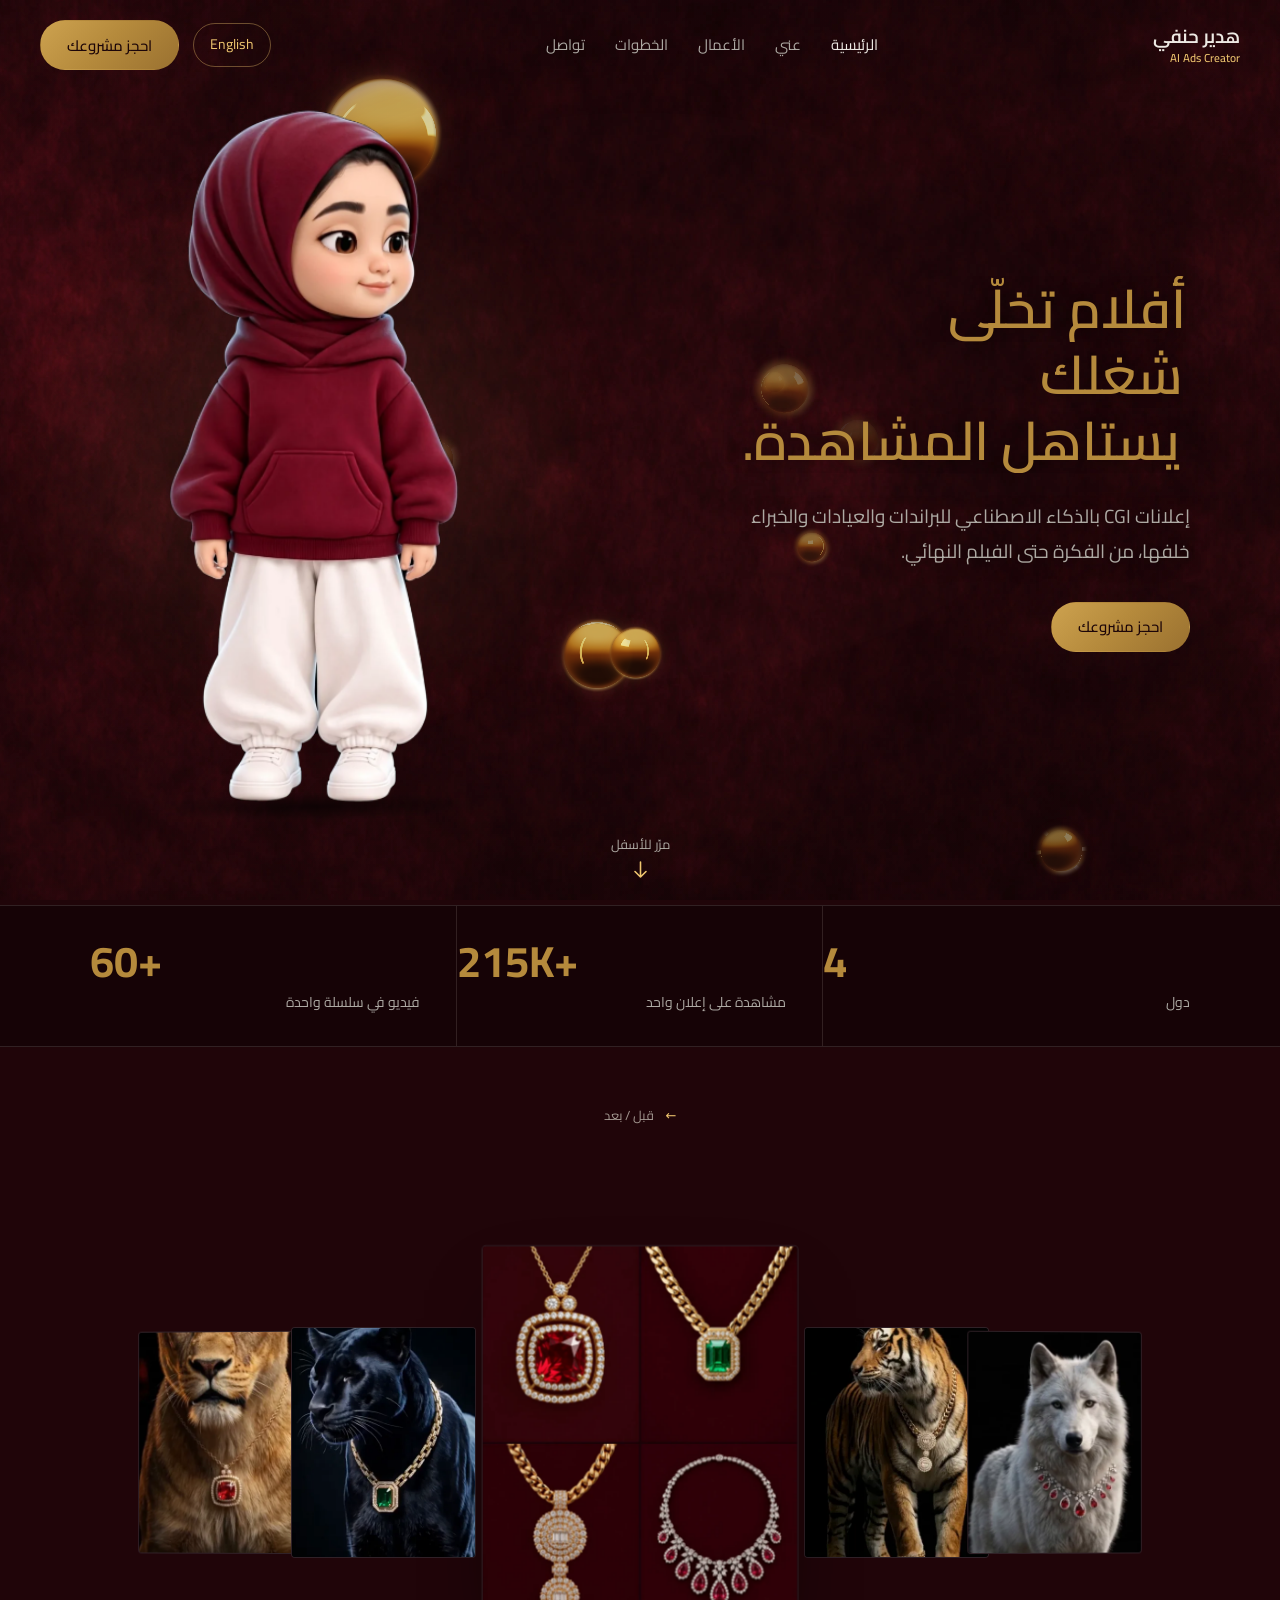
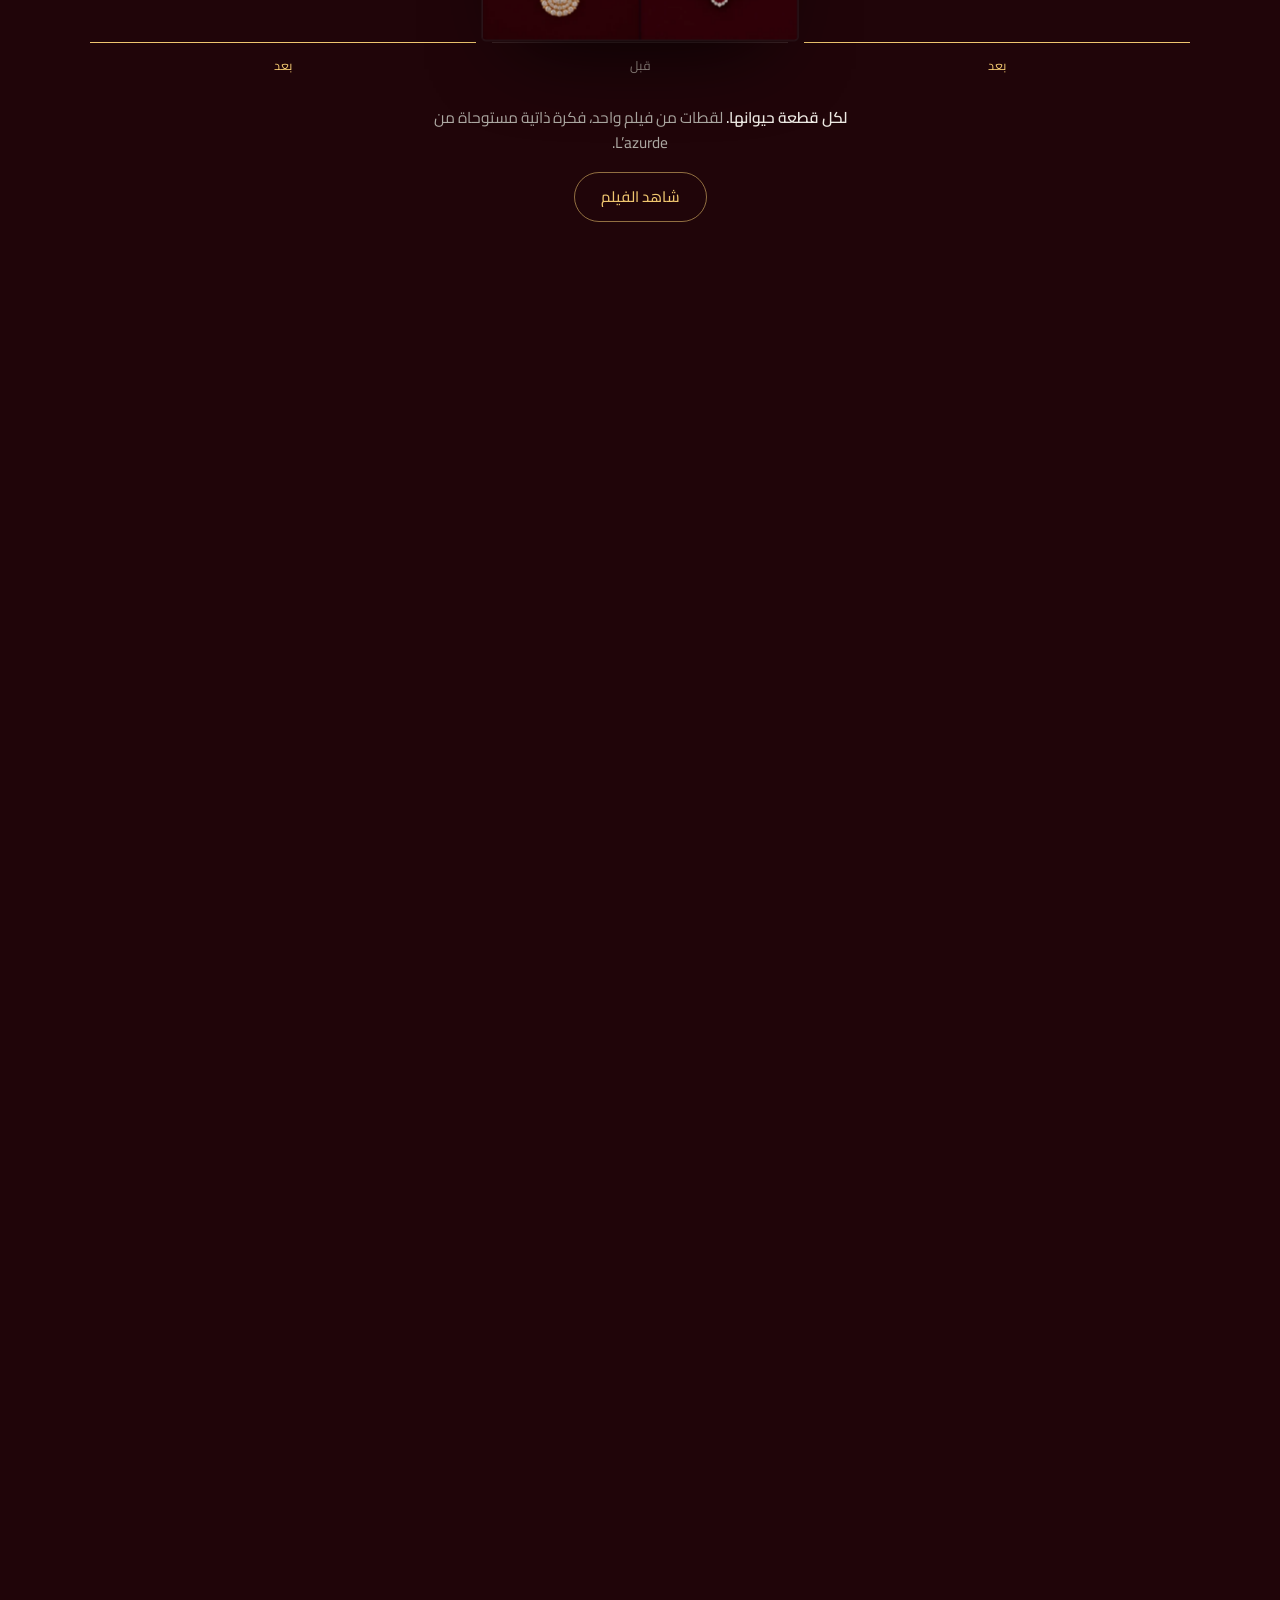
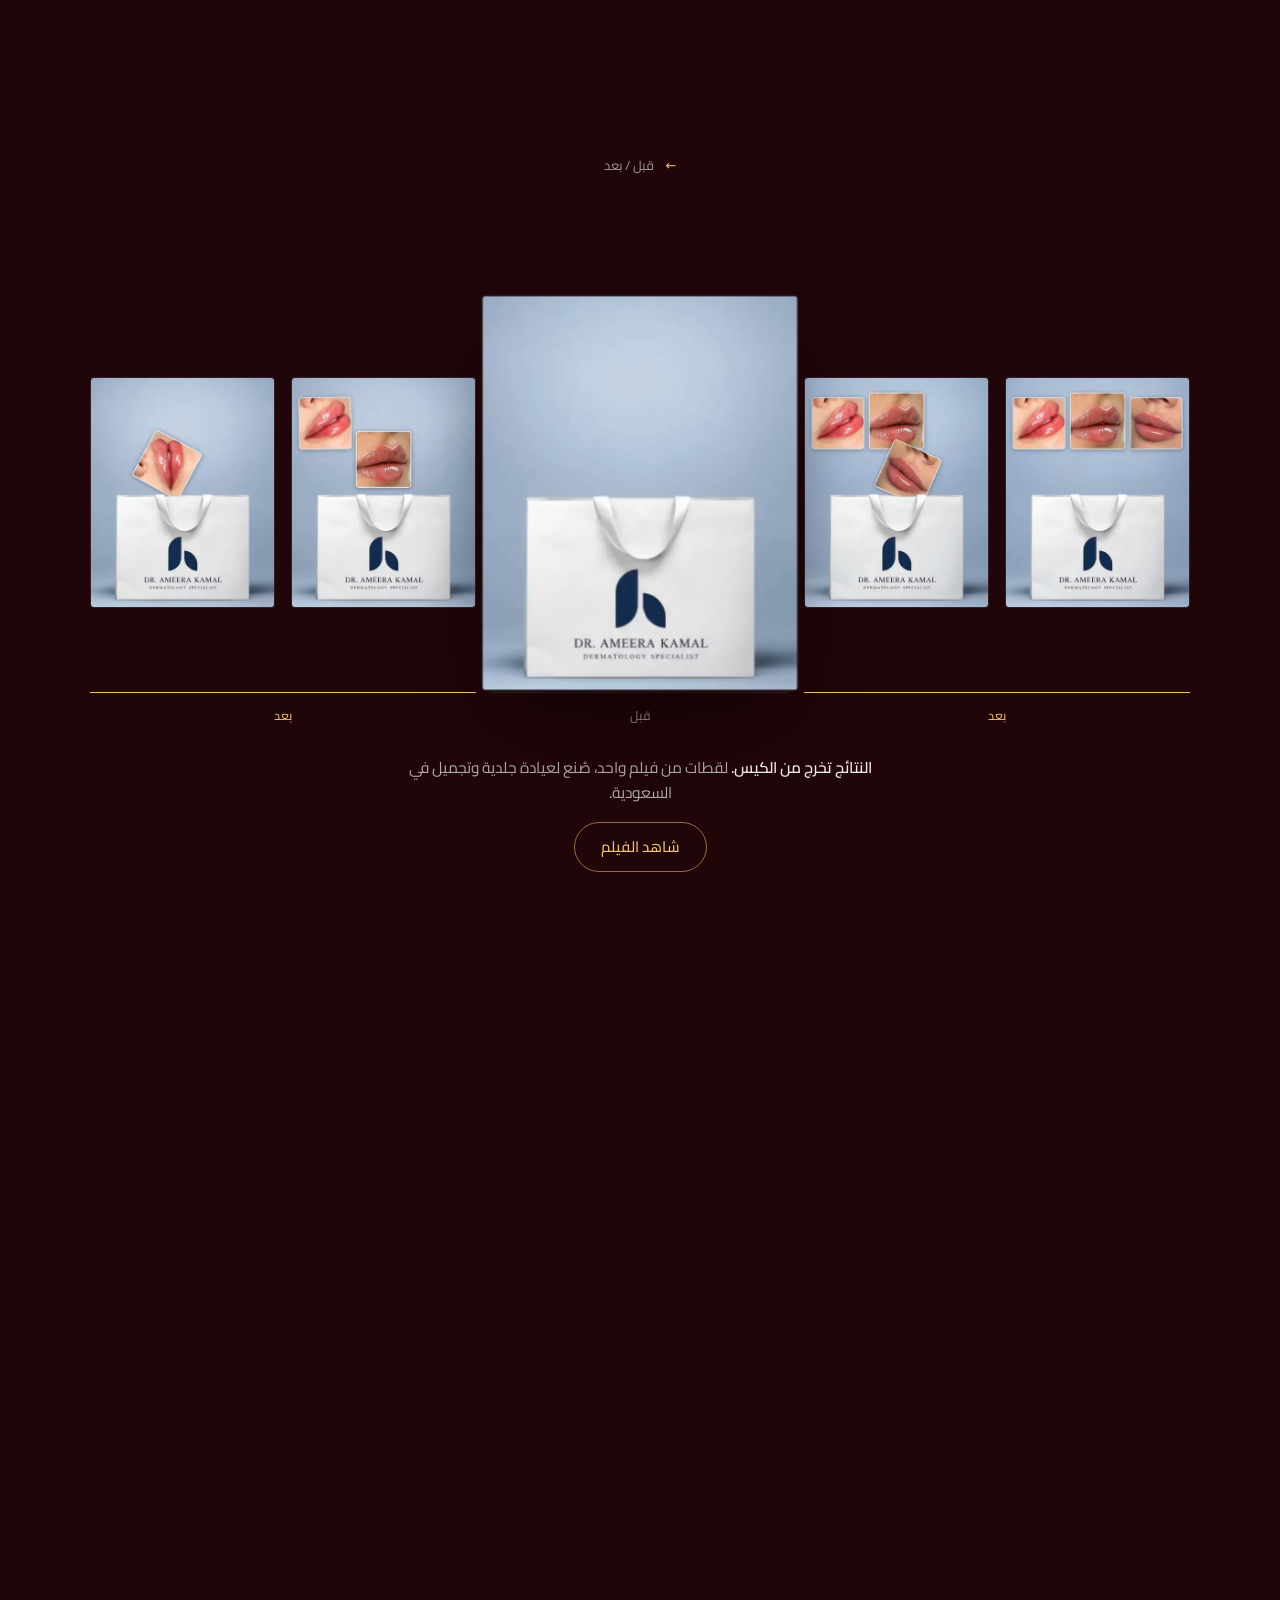
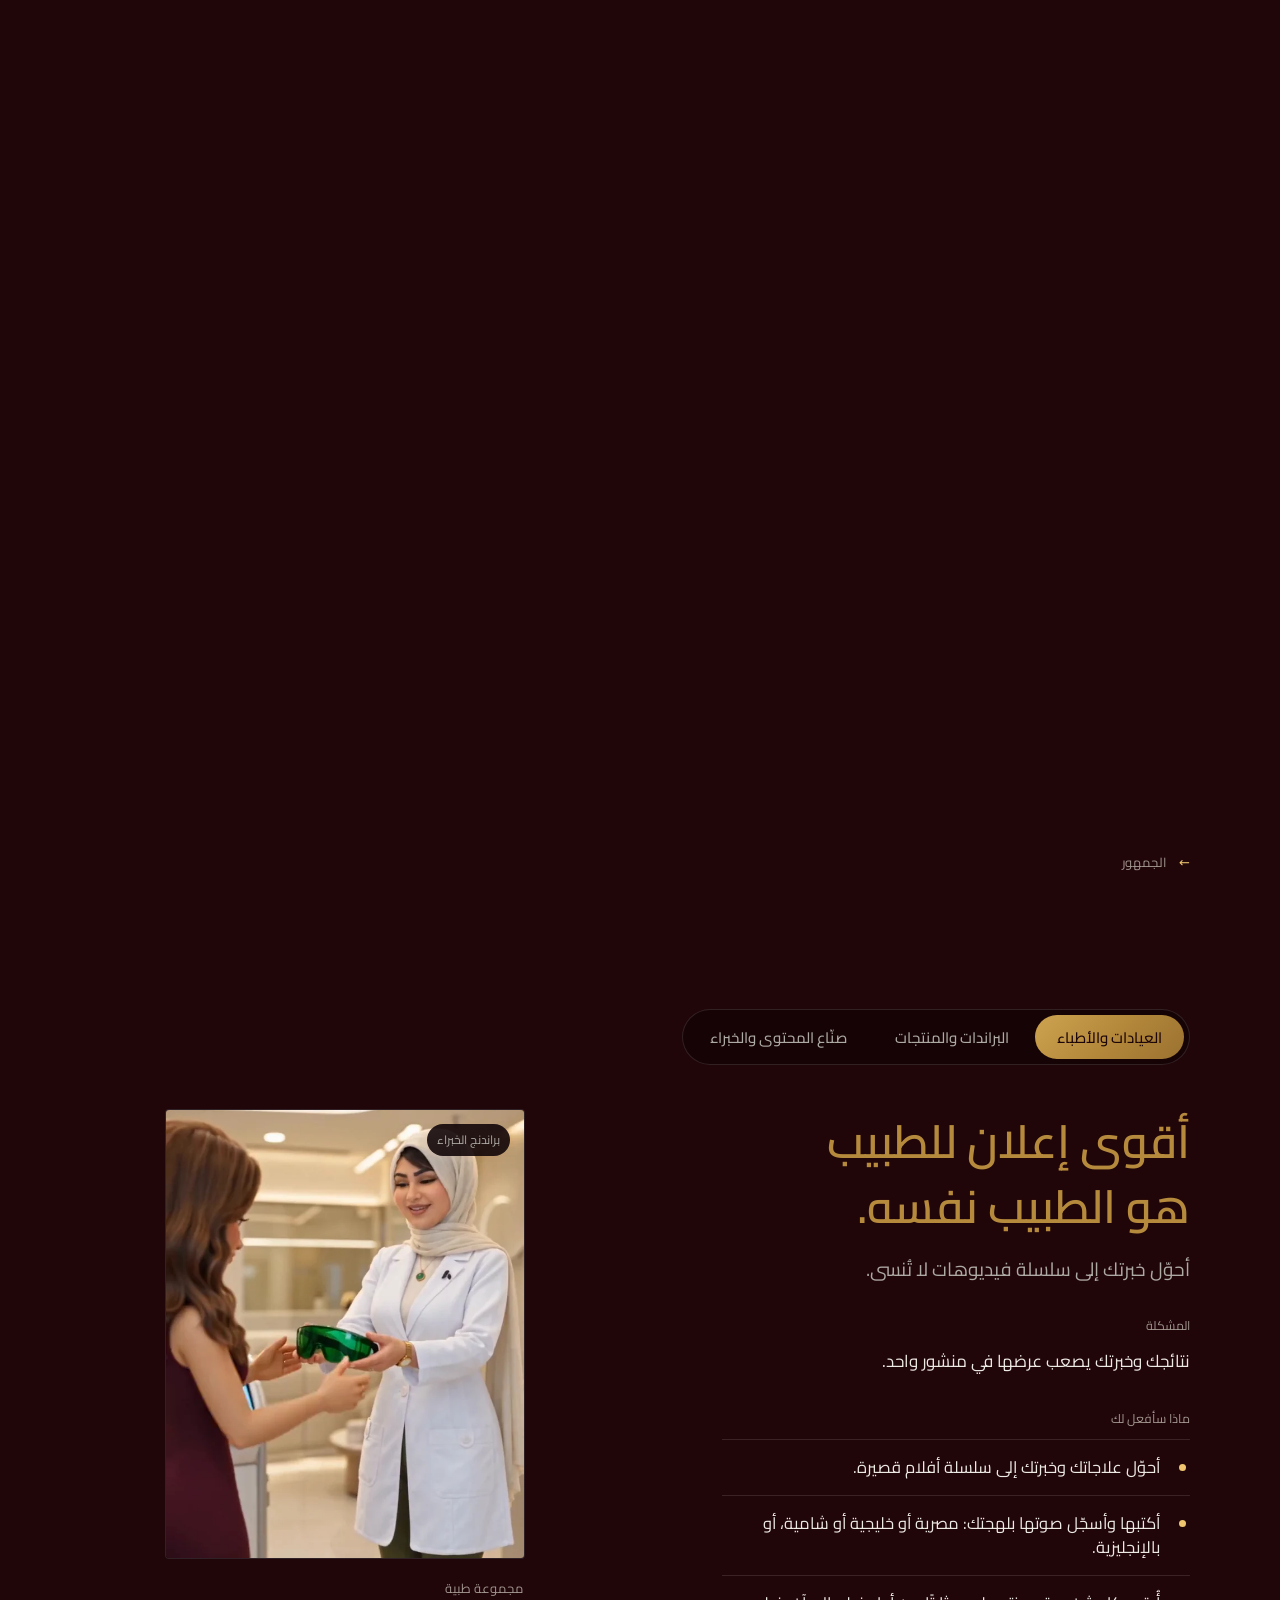
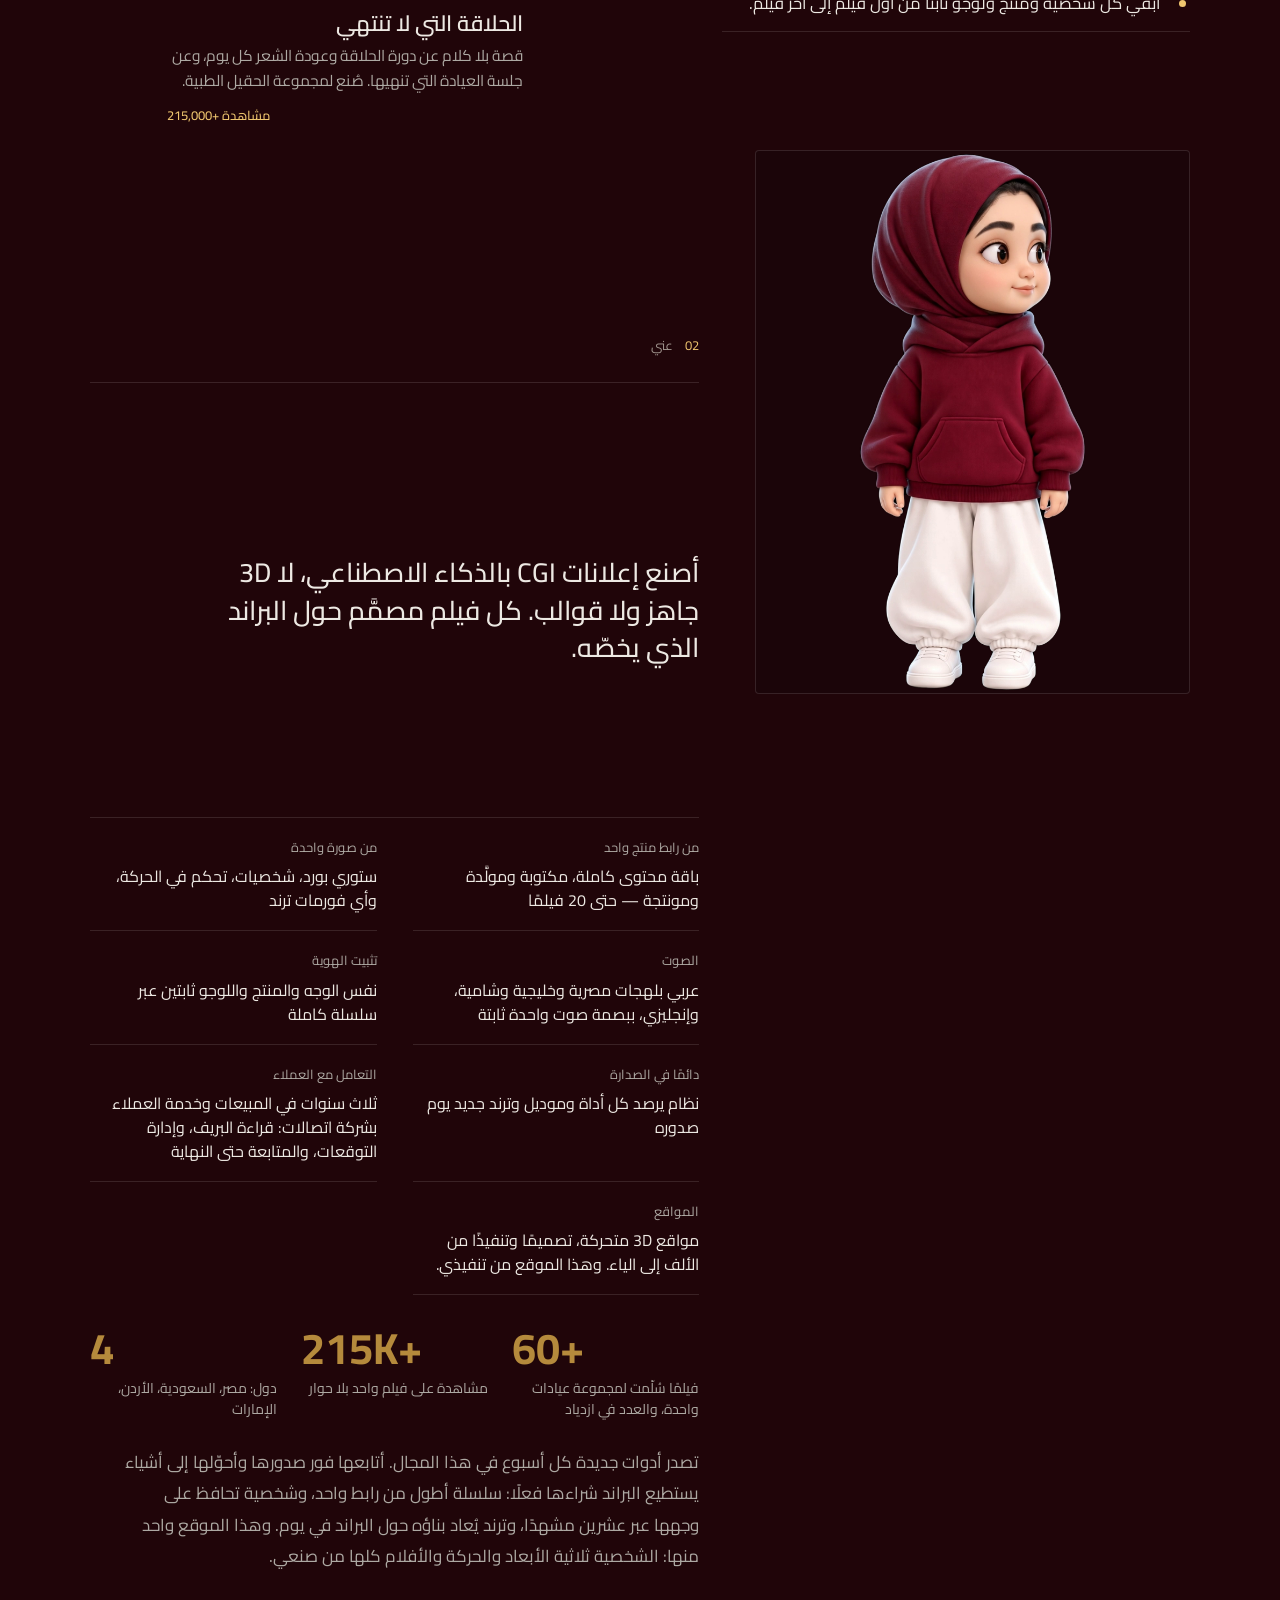
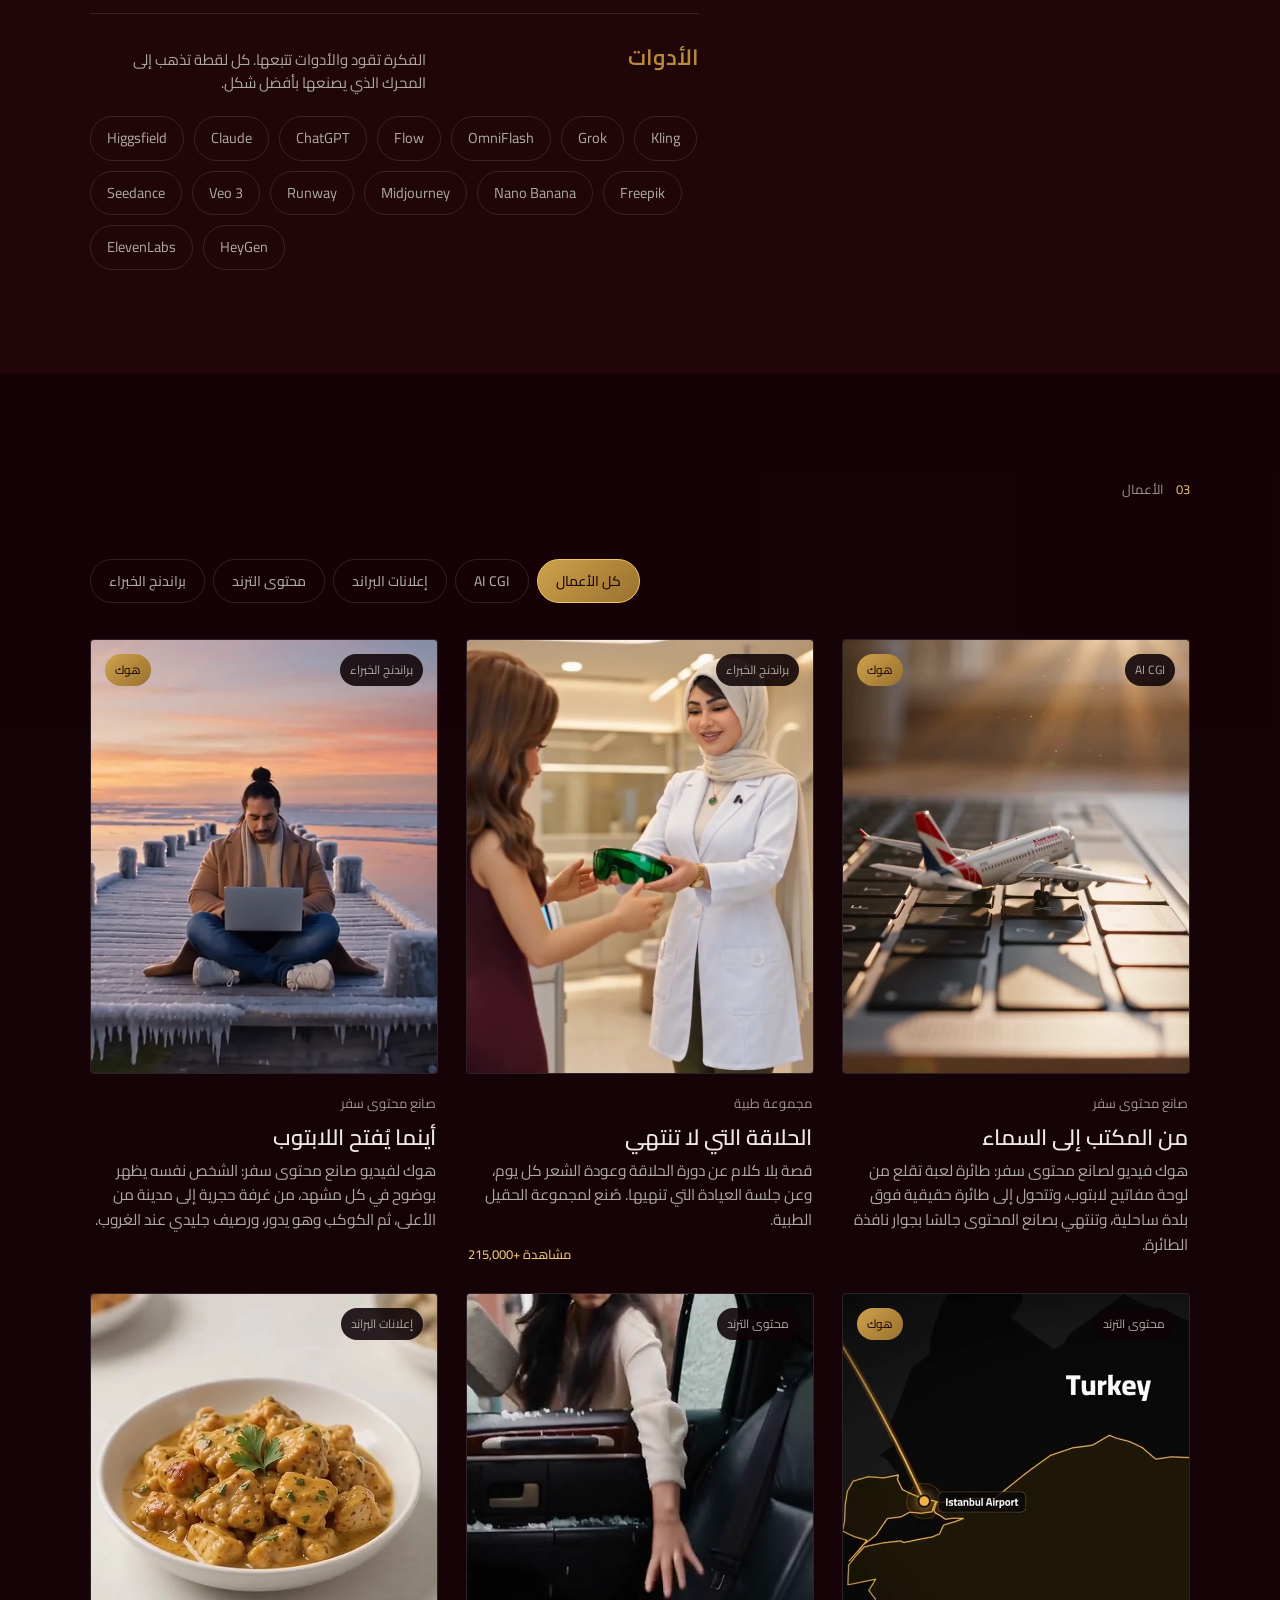
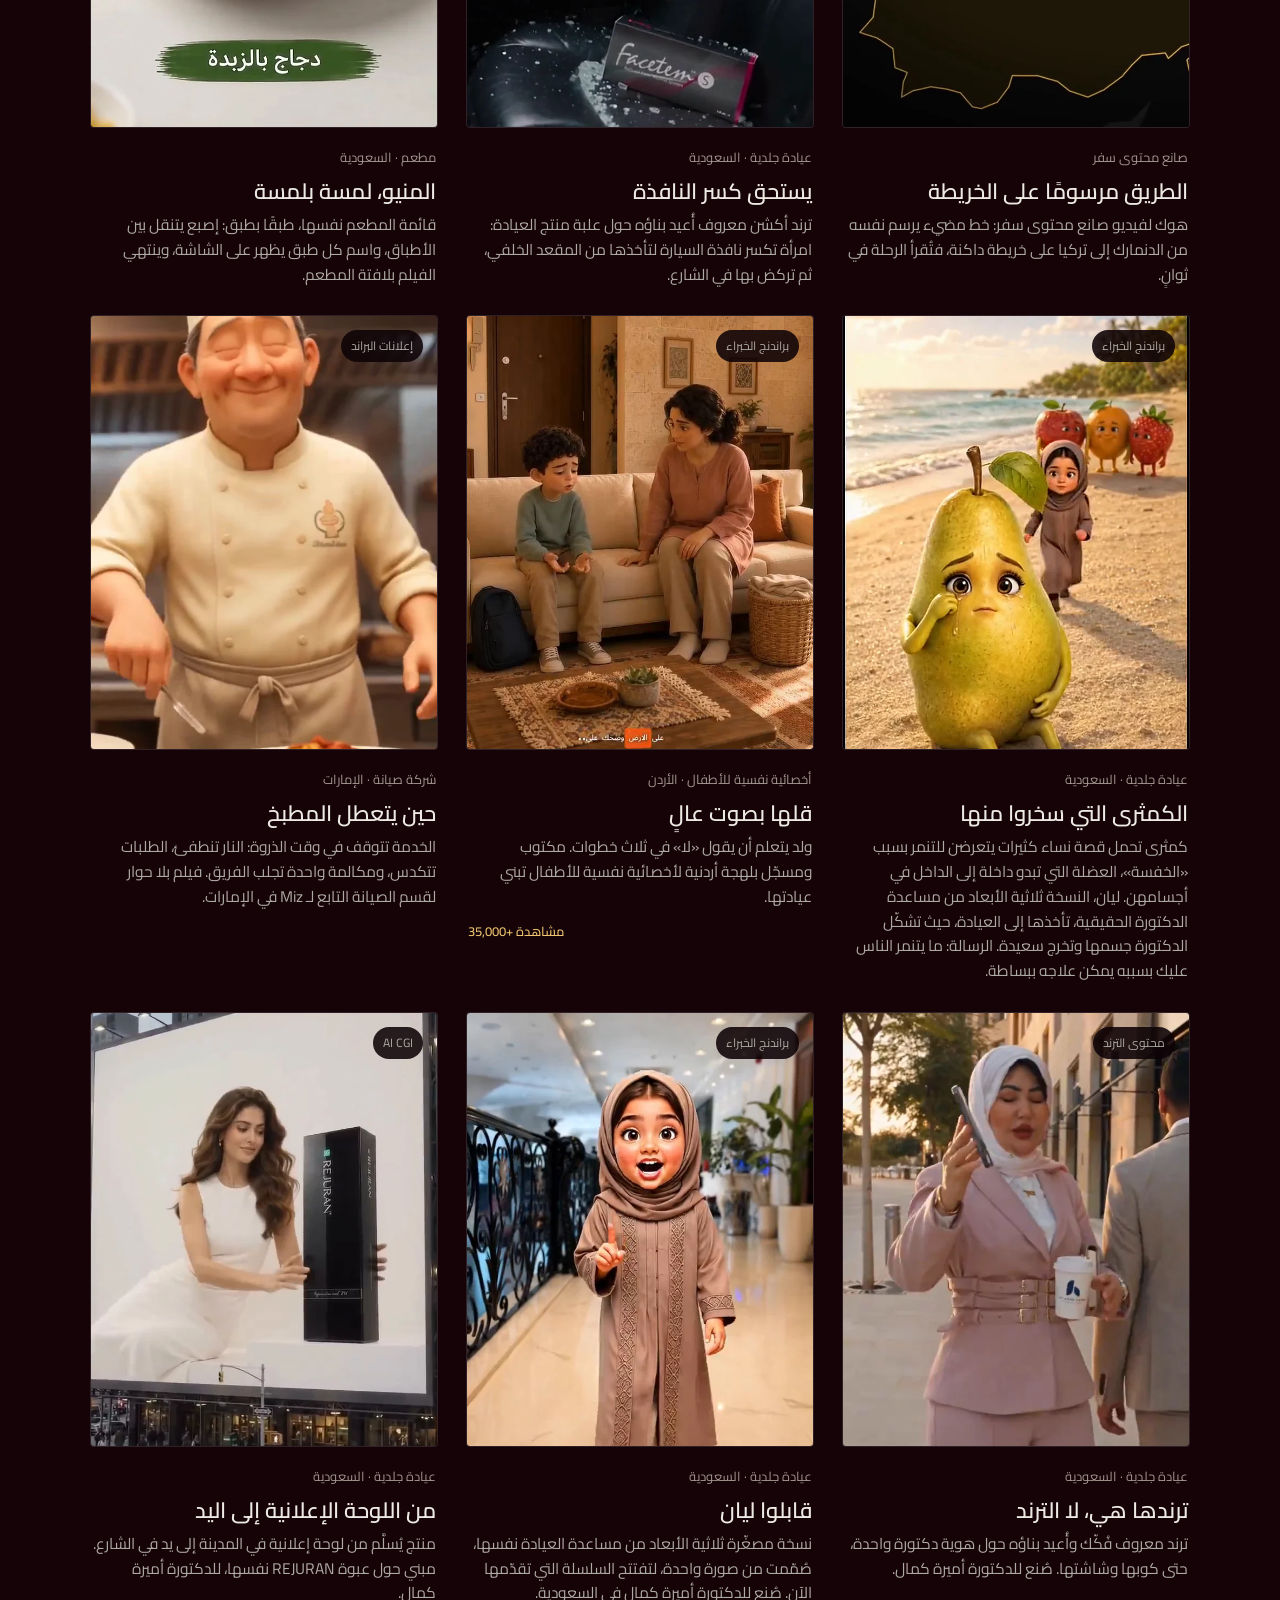
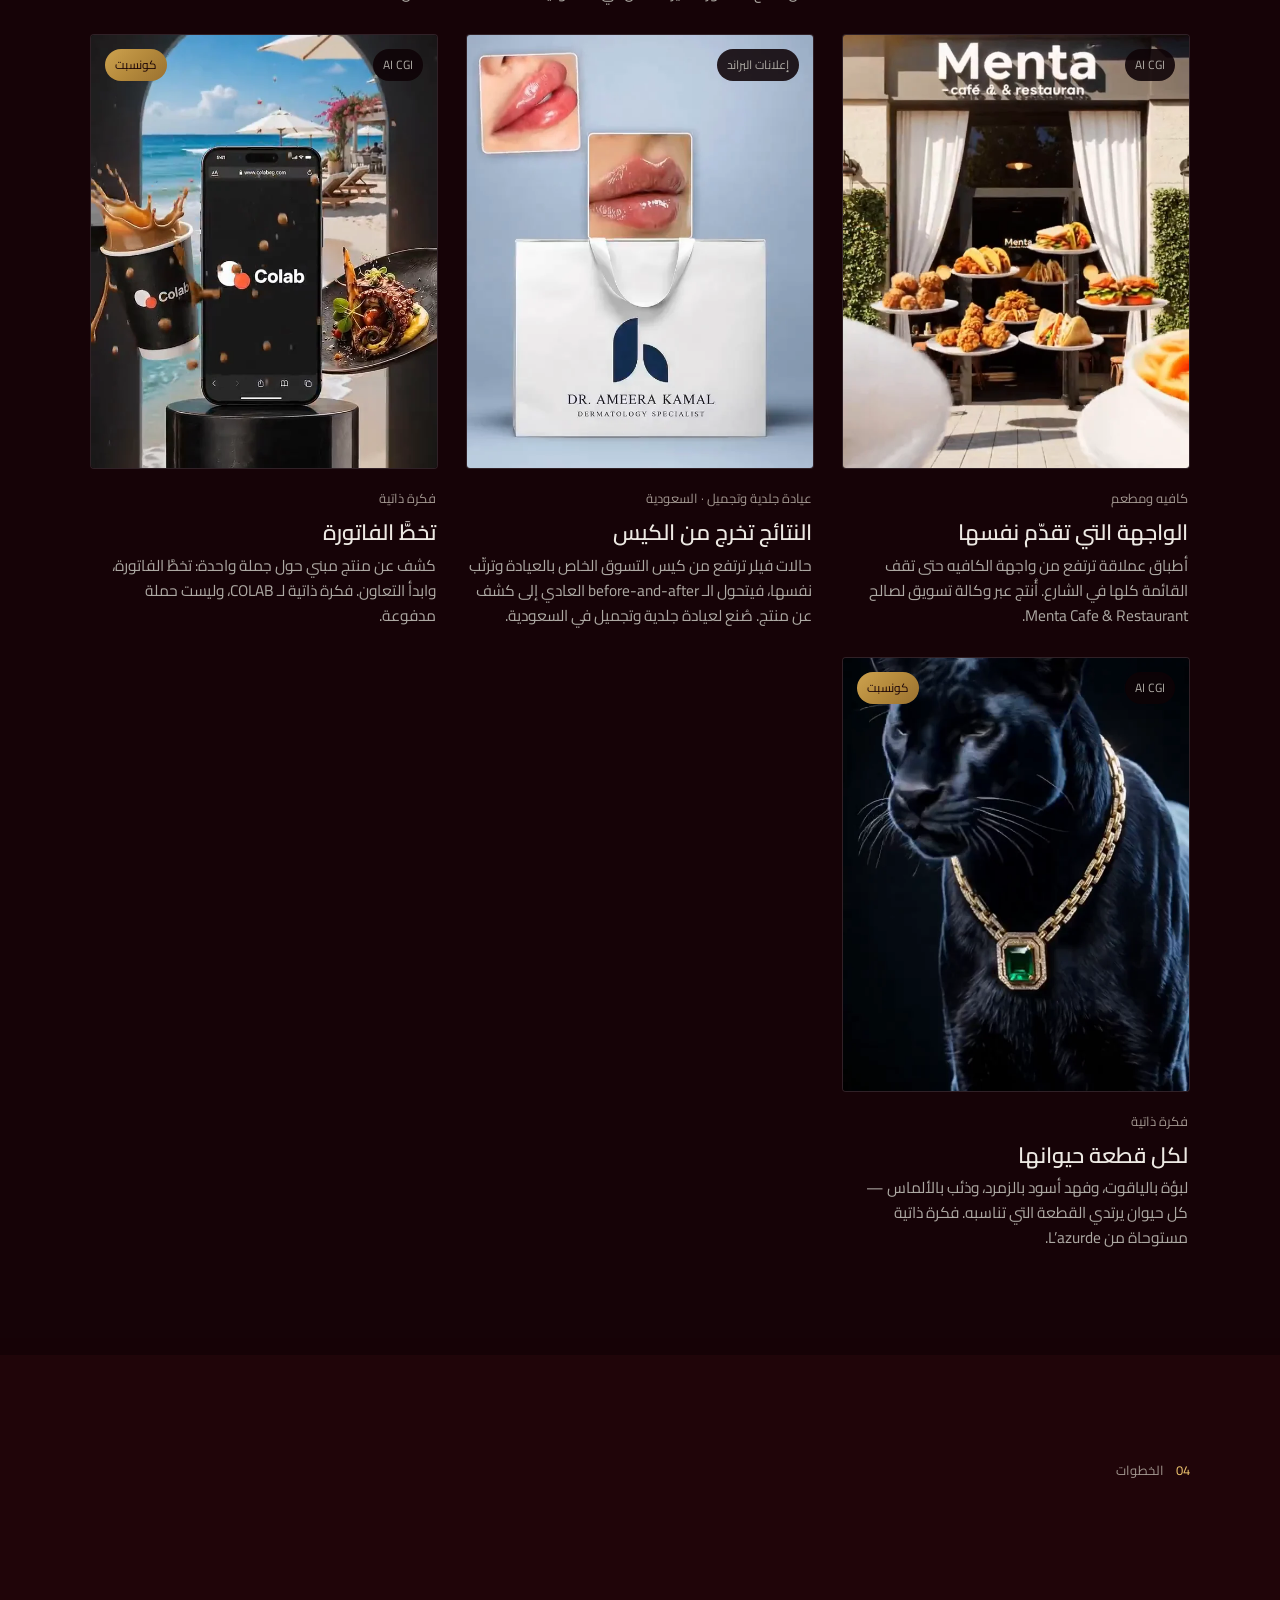
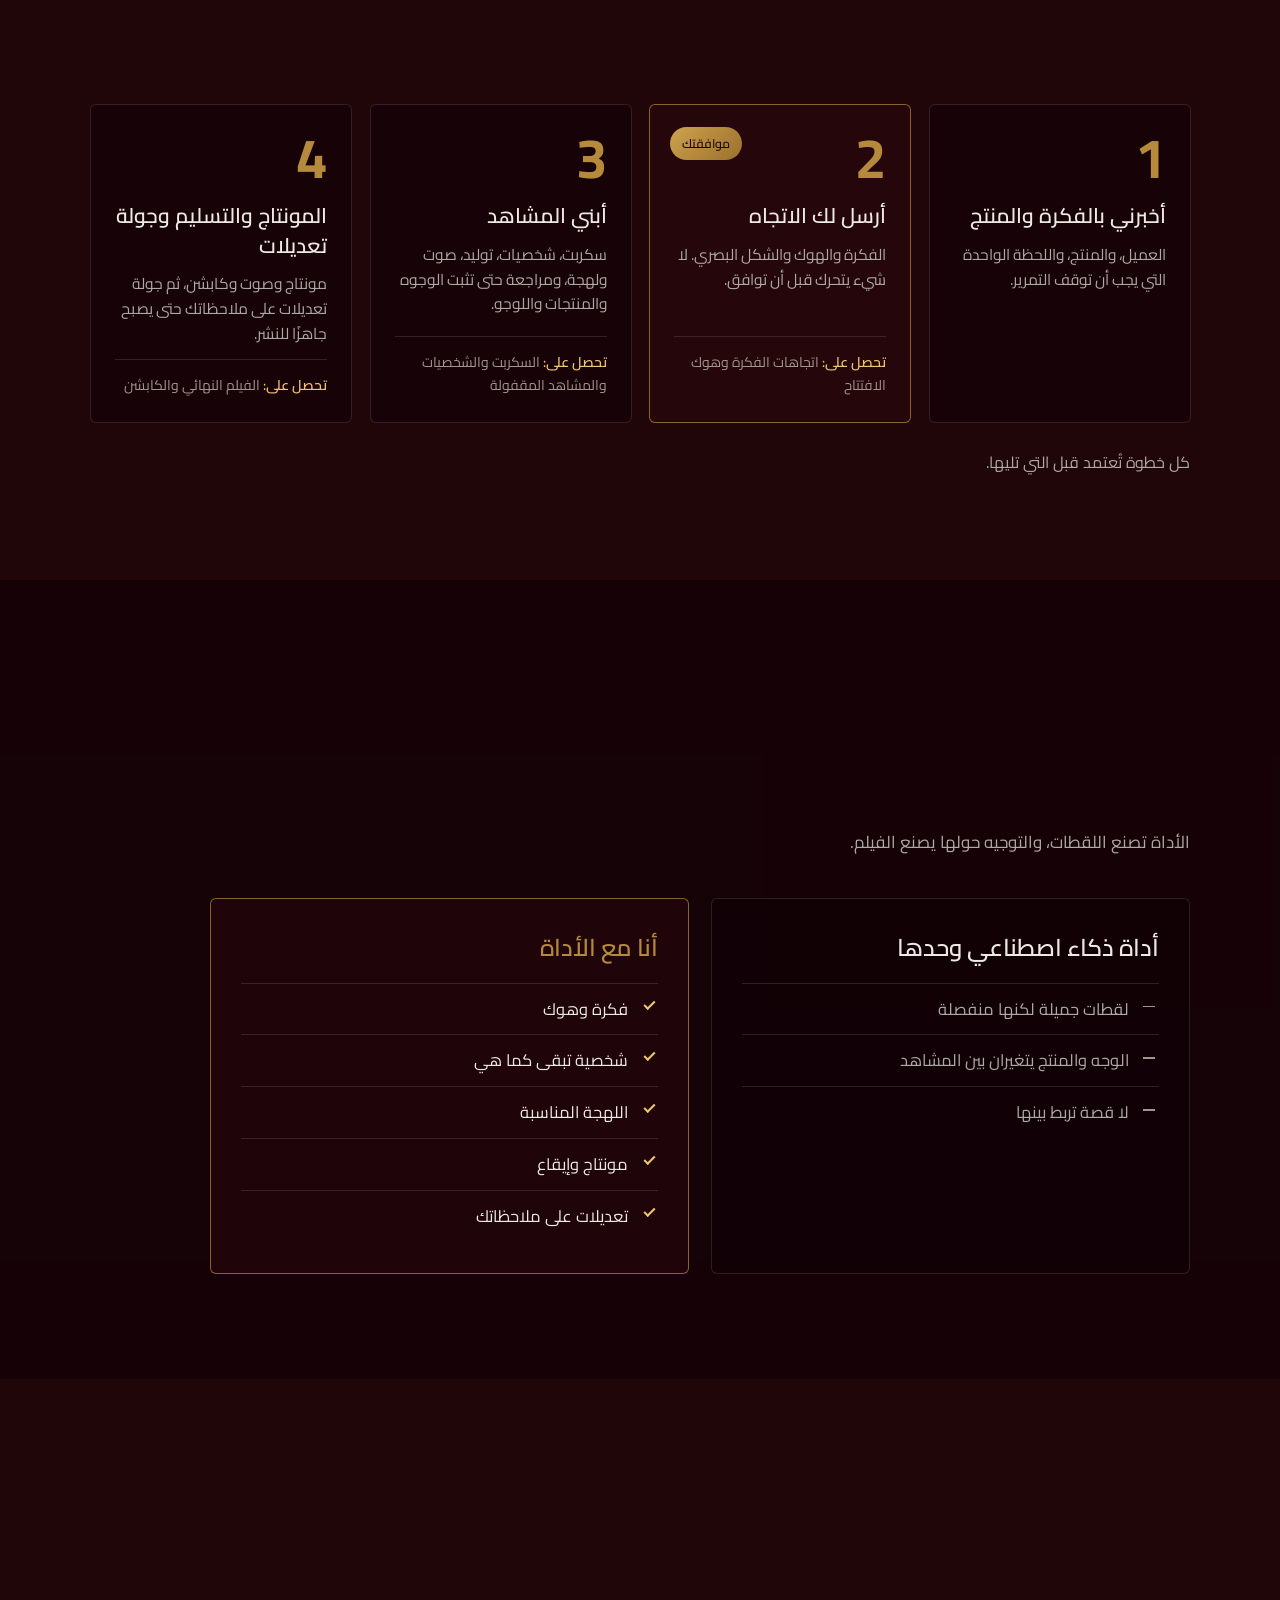
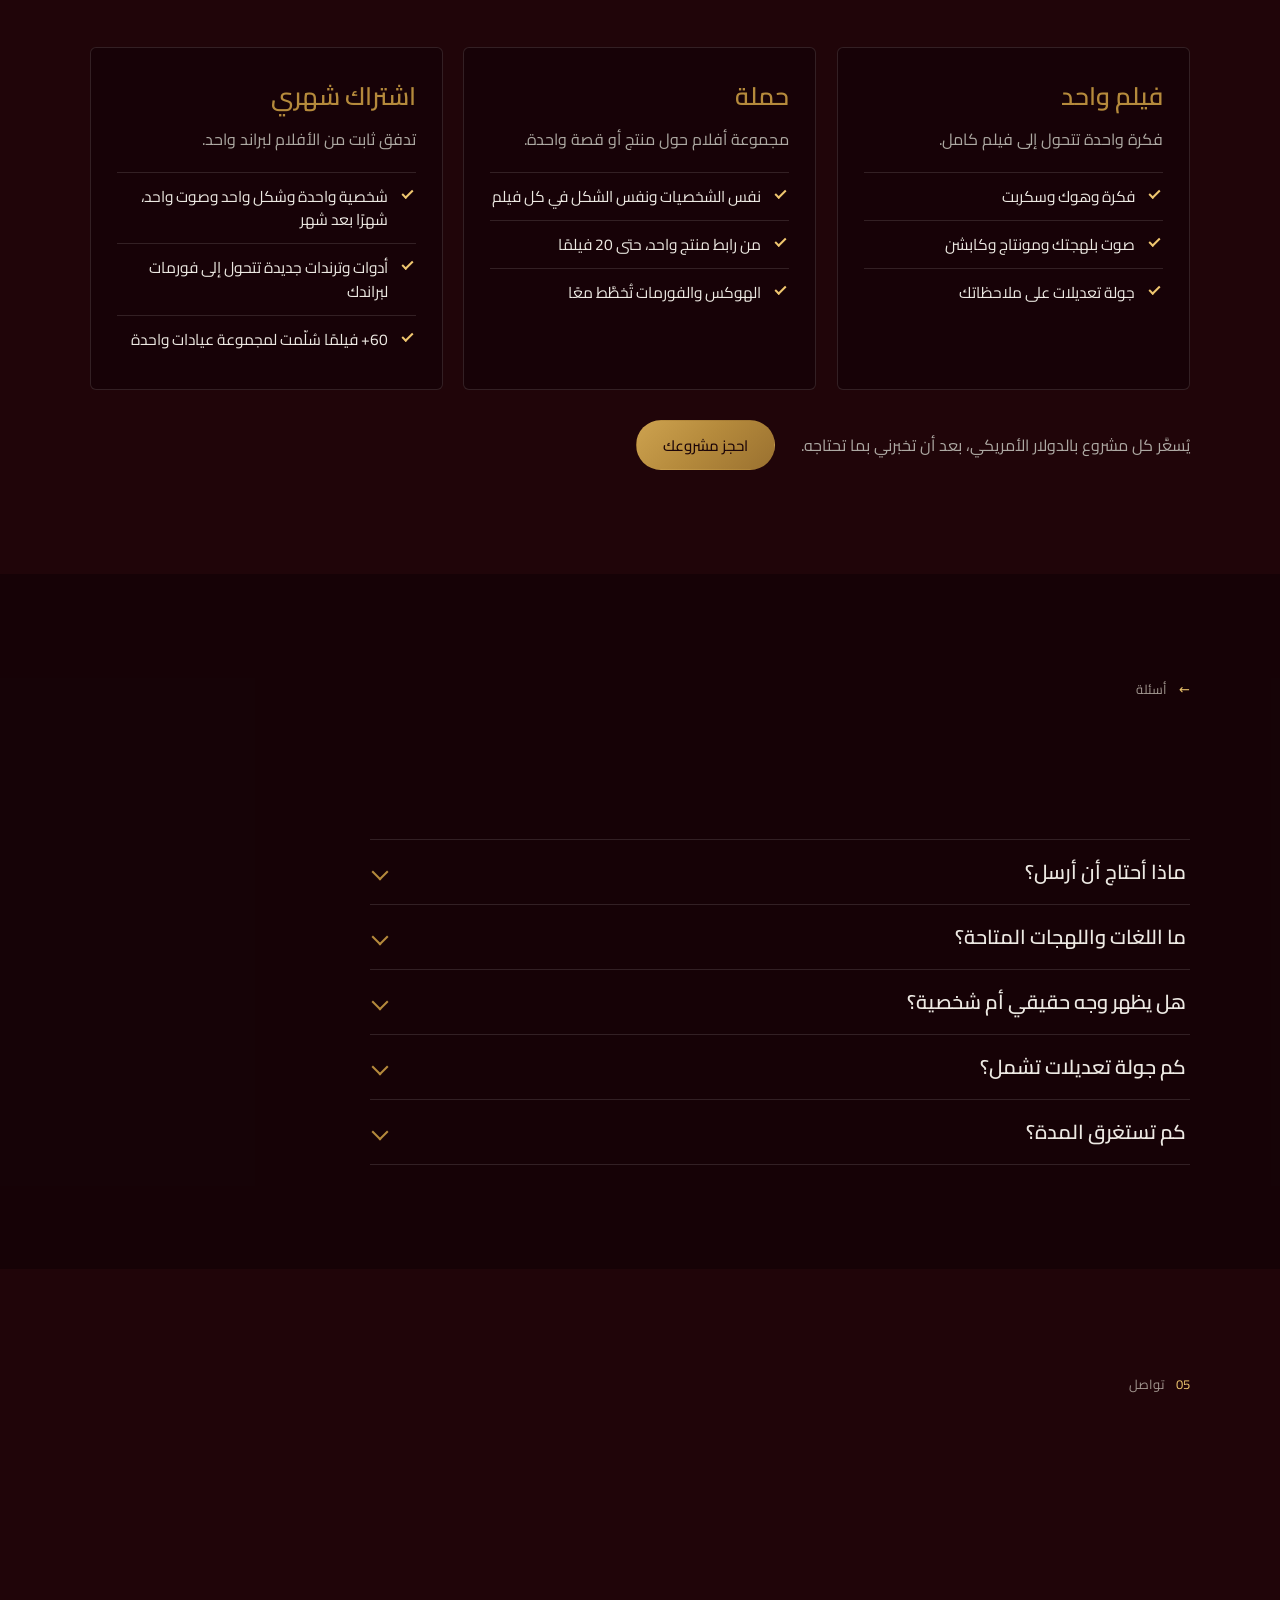
==== ar/index.html @ 98b73a7d "Phase 5: Arabic (RTL) version at /ar with language switch - ar/index.html: full Arabic page, same st" ====
<!doctype html>
<html lang="ar" dir="rtl">
<head>
<meta charset="utf-8">
<meta name="viewport" content="width=device-width, initial-scale=1">
<title>هدير حنفي — AI Ads Creator | إعلانات CGI بالذكاء الاصطناعي</title>
<meta name="description" content="هدير حنفي — AI Ads Creator. إعلانات CGI بالذكاء الاصطناعي: الفكرة والشخصيات والمشاهد والصوت والمونتاج النهائي، من البداية إلى النهاية للبراندات والمنتجات والخبراء خلفها.">
<link rel="canonical" href="https://hadeerhanafy.com/ar">
<link rel="alternate" hreflang="en" href="https://hadeerhanafy.com/">
<link rel="alternate" hreflang="ar" href="https://hadeerhanafy.com/ar">
<link rel="alternate" hreflang="x-default" href="https://hadeerhanafy.com/">
<meta name="theme-color" content="#200509">
<meta property="og:type" content="website">
<meta property="og:locale" content="ar_AR">
<meta property="og:locale:alternate" content="en_US">
<meta property="og:url" content="https://hadeerhanafy.com/ar">
<meta property="og:title" content="هدير حنفي — AI Ads Creator">
<meta property="og:description" content="إعلانات CGI بالذكاء الاصطناعي، مبنية على فكرة واحدة. الفكرة والشخصيات والمشاهد والصوت والمونتاج النهائي، من البداية إلى النهاية.">
<meta property="og:image" content="https://hadeerhanafy.com/assets/og.jpg">
<meta property="og:image:width" content="1200">
<meta property="og:image:height" content="630">
<meta name="twitter:card" content="summary_large_image">
<meta name="twitter:title" content="هدير حنفي — AI Ads Creator">
<meta name="twitter:description" content="إعلانات CGI بالذكاء الاصطناعي، مبنية على فكرة واحدة.">
<meta name="twitter:image" content="https://hadeerhanafy.com/assets/og.jpg">
<link rel="icon" href="data:image/svg+xml,%3Csvg%20xmlns='http://www.w3.org/2000/svg'%20viewBox='0%200%2032%2032'%3E%3Crect%20width='32'%20height='32'%20rx='7'%20fill='%230A0A0A'/%3E%3Cpath%20d='M11%209v14M21%209v14M11%2016h10'%20stroke='%23EFC66F'%20stroke-width='2.6'%20stroke-linecap='round'/%3E%3C/svg%3E">
<link rel="preconnect" href="https://fonts.googleapis.com">
<link rel="preconnect" href="https://fonts.gstatic.com" crossorigin="anonymous">
<link rel="stylesheet" href="https://fonts.googleapis.com/css2?family=Cairo:wght@400..800&amp;display=swap">
<link rel="preload" as="image" href="/assets/char-sprite.webp">
<script>document.documentElement.setAttribute('data-js','1');</script>
<link rel="stylesheet" href="/styles.css">
</head>
<body>
<a class="skip" href="#about">انتقل إلى المحتوى</a>

<div id="hh-root" class="hh">
  <div class="site-bg" id="hh-bg" aria-hidden="true">
    <canvas class="fx-canvas" id="fx-back"></canvas>
    <span class="bg-vignette"></span>
  </div>

  <span class="progress-bar" id="hh-progress" aria-hidden="true"></span>
  <canvas class="fx-front" id="fx-front" aria-hidden="true"></canvas>

  <div class="float" id="hh-float" aria-hidden="true">
    <span class="float-glow"></span>
    <div class="char-tilt" id="hh-char2">
      <img class="char-base" src="/assets/hadeer-full.png" alt="">
    </div>
  </div>

  <header class="nav" id="hh-nav">
    <a class="brand" href="#home"><span>هدير حنفي</span><small>AI Ads Creator</small></a>
    <nav class="nav-links" aria-label="الأقسام">
      <a class="nav-link" href="#home" data-nav="home">الرئيسية</a>
      <a class="nav-link" href="#about" data-nav="about">عني</a>
      <a class="nav-link" href="#work" data-nav="work">الأعمال</a>
      <a class="nav-link" href="#process" data-nav="process">الخطوات</a>
      <a class="nav-link" href="#contact" data-nav="contact">تواصل</a>
    </nav>
    <div class="nav-end">
      <a class="lang" href="/" hreflang="en" lang="en" dir="ltr">English</a>
      <button class="btn btn-solid" type="button" data-book>احجز مشروعك</button>
    </div>
  </header>

  <main>
    <section id="home" class="hero">
      <div class="wrap hero-grid">
        <div class="hero-copy">
          <h1 class="hero-title reveal"><span class="mask"><span>أفلام تخلّي</span></span><span class="mask"><span><em>شغلك</em></span></span><span class="mask"><span>يستاهل المشاهدة.</span></span></h1>
          <p class="hero-sub reveal">إعلانات CGI بالذكاء الاصطناعي للبراندات والعيادات والخبراء خلفها، من الفكرة حتى الفيلم النهائي.</p>
          <div class="hero-cta reveal">
            <button class="btn btn-solid" type="button" data-book>احجز مشروعك</button>
          </div>
        </div>
        <div class="hero-char" id="hero-char">
          <span class="glow" aria-hidden="true"></span>
          <div class="stage3d" id="stage3d">
            <div class="char3d">
              <span class="floor-shadow" aria-hidden="true"></span>
              <div class="sprite" id="hh-sprite" role="img" aria-label="شخصية هدير حنفي ثلاثية الأبعاد، تتابع المؤشر"></div>
            </div>
          </div>
        </div>
      </div>
      <a class="scroll-cue" href="#numbers">مرّر للأسفل
        <svg width="14" height="18" viewBox="0 0 14 18" fill="none" aria-hidden="true"><path d="M7 1v15M1.5 10.5 7 16l5.5-5.5" stroke="currentColor" stroke-width="1.6" stroke-linecap="round" stroke-linejoin="round"></path></svg>
      </a>
    </section>

    <section id="numbers" class="numbers" aria-label="بالأرقام">
      <div class="wrap">
        <div class="numbers-row reveal">
          <div class="stat"><strong>4</strong><span>دول</span></div>
          <div class="stat"><strong>215K+</strong><span>مشاهدة على إعلان واحد</span></div>
          <div class="stat"><strong>60+</strong><span>فيديو في سلسلة واحدة</span></div>
        </div>
      </div>
    </section>

    <section id="story" class="ba" aria-labelledby="ba-title">
      <div class="ba-track">
        <div class="ba-stage">
          <div class="wrap">
            <div class="ba-head">
              <div class="ch reveal"><span class="ch-num">←</span><span>قبل / بعد</span></div>
              <h2 class="h2 reveal" id="ba-title"><span class="mask"><span>منتج واحد. فيلم كامل.</span></span></h2>
            </div>
            <div class="ba-board">
              <figure class="ba-before"><img src="/assets/ba-jw-pieces.webp" alt="قطع المجوهرات الأربع وحدها: قلادة ياقوت، قلادة زمرد، سلسلة ألماس، وعقد ياقوت" width="640" height="800" loading="lazy" decoding="async"></figure>
              <p class="ba-lab ba-lab-before">قبل</p>
              <p class="ba-lab ba-lab-after l">بعد</p>
              <p class="ba-lab ba-lab-after r" aria-hidden="true">بعد</p>
              <div class="ba-after">
              <figure class="ba-shot s1"><img src="/assets/ba-jw-1.webp" alt="لبؤة ترتدي قلادة الياقوت" width="400" height="500" loading="lazy" decoding="async"></figure>
              <figure class="ba-shot s2"><img src="/assets/ba-jw-2.webp" alt="فهد أسود يرتدي قلادة الزمرد" width="400" height="500" loading="lazy" decoding="async"></figure>
              <figure class="ba-shot s3"><img src="/assets/ba-jw-3.webp" alt="نمر يرتدي سلسلة الألماس" width="400" height="500" loading="lazy" decoding="async"></figure>
              <figure class="ba-shot s4"><img src="/assets/ba-jw-4.webp" alt="ذئب أبيض يرتدي عقد الياقوت" width="400" height="500" loading="lazy" decoding="async"></figure>
              </div>
              <span class="ba-state" aria-hidden="true">بعد</span>
            </div>
            <p class="ba-hint">اضغط مع الاستمرار لمشاهدة «قبل»، وضغطة خفيفة للتبديل.</p>
            <div class="ba-foot">
              <p class="ba-cap"><strong>لكل قطعة حيوانها.</strong> لقطات من فيلم واحد، فكرة ذاتية مستوحاة من L’azurde.</p>
              <button class="btn btn-line ba-watch" type="button" data-film="/assets/w10.mp4">شاهد الفيلم</button>
            </div>
          </div>
        </div>
      </div>
    </section>

    <section class="ba" aria-labelledby="ba-title-2">
      <div class="ba-track">
        <div class="ba-stage">
          <div class="wrap">
            <div class="ba-head">
              <div class="ch reveal"><span class="ch-num">←</span><span>قبل / بعد</span></div>
              <h2 class="h2 reveal" id="ba-title-2"><span class="mask"><span>منتج آخر، فيلم آخر.</span></span></h2>
            </div>
            <div class="ba-board">
              <figure class="ba-before"><img src="/assets/ba-before.webp" alt="نقطة البداية: كيس تسوق عادي على خلفية زرقاء فاتحة" width="640" height="800" loading="lazy" decoding="async"></figure>
              <p class="ba-lab ba-lab-before">قبل</p>
              <p class="ba-lab ba-lab-after l">بعد</p>
              <p class="ba-lab ba-lab-after r" aria-hidden="true">بعد</p>
              <div class="ba-after">
              <figure class="ba-shot s1"><img src="/assets/ba-1.webp" alt="صورة نتيجة ترتفع من كيس التسوق" width="400" height="500" loading="lazy" decoding="async"></figure>
              <figure class="ba-shot s2"><img src="/assets/ba-2.webp" alt="صورتا نتيجة مصفوفتان فوق الكيس" width="400" height="500" loading="lazy" decoding="async"></figure>
              <figure class="ba-shot s3"><img src="/assets/ba-3.webp" alt="صورة نتيجة ثالثة تخرج من الكيس" width="400" height="500" loading="lazy" decoding="async"></figure>
              <figure class="ba-shot s4"><img src="/assets/ba-4.webp" alt="الصور الثلاث مرتبة فوق الكيس" width="400" height="500" loading="lazy" decoding="async"></figure>
              </div>
              <span class="ba-state" aria-hidden="true">بعد</span>
            </div>
            <p class="ba-hint">اضغط مع الاستمرار لمشاهدة «قبل»، وضغطة خفيفة للتبديل.</p>
            <div class="ba-foot">
              <p class="ba-cap"><strong>النتائج تخرج من الكيس.</strong> لقطات من فيلم واحد، صُنع لعيادة جلدية وتجميل في السعودية.</p>
              <button class="btn btn-line ba-watch" type="button" data-film="/assets/w8.mp4">شاهد الفيلم</button>
            </div>
          </div>
        </div>
      </div>
    </section>

    <section id="audience" class="chap">
      <div class="wrap">
        <div class="ch reveal"><span class="ch-num">←</span><span>الجمهور</span></div>
        <h2 class="h2 reveal"><span class="mask"><span>لمن هذا العمل؟</span></span></h2>

        <div class="seg reveal" role="tablist" aria-label="لمن هذا العمل؟">
          <button class="seg-btn" type="button" role="tab" id="aud-tab-clinics" aria-controls="aud-panel-clinics" aria-selected="true">العيادات والأطباء</button>
          <button class="seg-btn" type="button" role="tab" id="aud-tab-brands" aria-controls="aud-panel-brands" aria-selected="false" tabindex="-1">البراندات والمنتجات</button>
          <button class="seg-btn" type="button" role="tab" id="aud-tab-creators" aria-controls="aud-panel-creators" aria-selected="false" tabindex="-1">صنّاع المحتوى والخبراء</button>
        </div>

        <div class="aud-panel" role="tabpanel" id="aud-panel-clinics" aria-labelledby="aud-tab-clinics">
          <div class="aud-copy">
            <h3 class="aud-title">أقوى إعلان للطبيب هو الطبيب نفسه.</h3>
            <p class="aud-lead">أحوّل خبرتك إلى سلسلة فيديوهات لا تُنسى.</p>
            <p class="aud-label">المشكلة</p>
            <p class="aud-problem">نتائجك وخبرتك يصعب عرضها في منشور واحد.</p>
            <p class="aud-label">ماذا سأفعل لك</p>
            <ul class="aud-list">
              <li>أحوّل علاجاتك وخبرتك إلى سلسلة أفلام قصيرة.</li>
              <li>أكتبها وأسجّل صوتها بلهجتك: مصرية أو خليجية أو شامية، أو بالإنجليزية.</li>
              <li>أُبقي كل شخصية ومنتج ولوجو ثابتًا من أول فيلم إلى آخر فيلم.</li>
            </ul>
          </div>
          <div class="aud-example" data-film="/assets/w1.mp4"></div>
        </div>

        <div class="aud-panel" role="tabpanel" id="aud-panel-brands" aria-labelledby="aud-tab-brands" hidden>
          <div class="aud-copy">
            <h3 class="aud-title">منتجك لا يحتاج يوم تصوير.</h3>
            <p class="aud-lead">يحتاج فكرة. وأنا أبني الفيلم كله حولها.</p>
            <p class="aud-label">المشكلة</p>
            <p class="aud-problem">المنتج يحتاج سببًا ليُشاهَد، لا مجرد لقطة نظيفة.</p>
            <p class="aud-label">ماذا سأفعل لك</p>
            <ul class="aud-list">
              <li>أجد اللحظة الواحدة التي توقف التمرير في أول ثانية أو ثانيتين.</li>
              <li>أبني الفيلم حول عبوتك ولوجو علامتك.</li>
              <li>أسلّمه جاهزًا للنشر، بالصوت والمونتاج والكابشن.</li>
            </ul>
          </div>
          <div class="aud-example" data-film="/assets/w3.mp4"></div>
        </div>

        <div class="aud-panel" role="tabpanel" id="aud-panel-creators" aria-labelledby="aud-tab-creators" hidden>
          <div class="aud-copy">
            <h3 class="aud-title">قصتك، مصنوعة لتُشاهَد وتُحفَظ.</h3>
            <p class="aud-lead">أحوّل ما تعرفه إلى فيلم قصير بصوتك أنت.</p>
            <p class="aud-label">المشكلة</p>
            <p class="aud-problem">أنت تعرف الموضوع جيدًا. الصعب أن يبدو ويُسمَع كأنه أنت.</p>
            <p class="aud-label">ماذا سأفعل لك</p>
            <ul class="aud-list">
              <li>أكتبه وأسجّله باللهجة التي يتكلمها جمهورك فعلًا.</li>
              <li>أعيد بناء الترند حول هويتك بدل تقليده.</li>
              <li>أُبقي شكلك وصوتك ثابتين عبر سلسلة كاملة.</li>
            </ul>
          </div>
          <div class="aud-example" data-film="/assets/w11.mp4"></div>
        </div>
      </div>
    </section>

    <section id="about" class="chap">
      <div class="wrap about-grid">
        <div class="portrait par">
          <img class="portrait-char" src="/assets/about-look.png" alt="شخصية هدير حنفي ثلاثية الأبعاد" width="520" height="650">
        </div>
        <div>
          <div class="ch reveal"><span class="ch-num">02</span><span>عني</span></div>
          <span class="rule reveal"></span>
          <h2 class="h2 reveal"><span class="mask"><span>كل منتج يمكن أن يكون بطل قصة.</span></span></h2>
          <p class="lead reveal">أصنع إعلانات CGI بالذكاء الاصطناعي، لا 3D جاهز ولا قوالب. كل فيلم مصمَّم حول البراند الذي يخصّه.</p>
          <p class="body reveal">الفكرة تقود والأدوات تتبعها. آخذ منتجًا أو خدمة أو شخصًا وأحوّله إلى فكرة بصرية وقصة قصيرة: هوك، سكربت، شخصيات، مراجع، توليد المشاهد، مراجعة الهوية والحركة، صوت، مونتاج وكابشن.</p>
          <dl class="facts reveal">
            <div class="fact"><dt>من رابط منتج واحد</dt><dd>باقة محتوى كاملة، مكتوبة ومولَّدة ومونتجة — حتى 20 فيلمًا</dd></div>
            <div class="fact"><dt>من صورة واحدة</dt><dd>ستوري بورد، شخصيات، تحكم في الحركة، وأي فورمات ترند</dd></div>
            <div class="fact"><dt>الصوت</dt><dd>عربي بلهجات مصرية وخليجية وشامية، وإنجليزي، ببصمة صوت واحدة ثابتة</dd></div>
            <div class="fact"><dt>تثبيت الهوية</dt><dd>نفس الوجه والمنتج واللوجو ثابتين عبر سلسلة كاملة</dd></div>
            <div class="fact"><dt>دائمًا في الصدارة</dt><dd>نظام يرصد كل أداة وموديل وترند جديد يوم صدوره</dd></div>
            <div class="fact"><dt>التعامل مع العملاء</dt><dd>ثلاث سنوات في المبيعات وخدمة العملاء بشركة اتصالات: قراءة البريف، وإدارة التوقعات، والمتابعة حتى النهاية</dd></div>
            <div class="fact"><dt>المواقع</dt><dd>مواقع 3D متحركة، تصميمًا وتنفيذًا من الألف إلى الياء. وهذا الموقع من تنفيذي.</dd></div>
          </dl>

          <div class="stats reveal">
            <div class="stat"><strong>60+</strong><span>فيلمًا سُلّمت لمجموعة عيادات واحدة، والعدد في ازدياد</span></div>
            <div class="stat"><strong>215K+</strong><span>مشاهدة على فيلم واحد بلا حوار</span></div>
            <div class="stat"><strong>4</strong><span>دول: مصر، السعودية، الأردن، الإمارات</span></div>
          </div>

          <p class="body reveal">تصدر أدوات جديدة كل أسبوع في هذا المجال. أتابعها فور صدورها وأحوّلها إلى أشياء يستطيع البراند شراءها فعلًا: سلسلة أطول من رابط واحد، وشخصية تحافظ على وجهها عبر عشرين مشهدًا، وترند يُعاد بناؤه حول البراند في يوم. وهذا الموقع واحد منها: الشخصية ثلاثية الأبعاد والحركة والأفلام كلها من صنعي.</p>

          <div class="tools reveal">
            <div class="tools-head">
              <h3>الأدوات</h3>
              <p>الفكرة تقود والأدوات تتبعها. كل لقطة تذهب إلى المحرك الذي يصنعها بأفضل شكل.</p>
            </div>
            <ul class="tool-list" dir="ltr">
              <li>Higgsfield</li><li>Claude</li><li>ChatGPT</li><li>Flow</li><li>OmniFlash</li><li>Grok</li>
              <li>Kling</li><li>Seedance</li><li>Veo 3</li><li>Runway</li><li>Midjourney</li>
              <li>Nano Banana</li><li>Freepik</li><li>ElevenLabs</li><li>HeyGen</li>
            </ul>
          </div>
        </div>
      </div>
    </section>

    <section id="work" class="chap sand">
      <div class="wrap">
        <div class="work-head">
          <div>
            <div class="ch reveal"><span class="ch-num">03</span><span>الأعمال</span></div>
            <h2 class="h2 reveal"><span class="mask"><span>أعمال مختارة.</span></span></h2>
          </div>
          <div class="chips" id="hh-filters" role="group" aria-label="تصفية الأعمال"></div>
        </div>
        <div class="grid" id="hh-grid"></div>
      </div>
    </section>

    <section id="process" class="chap">
      <div class="wrap">
        <div class="ch reveal"><span class="ch-num">04</span><span>الخطوات</span></div>
        <h2 class="h2 reveal"><span class="mask"><span>أربع خطوات. وأنت توافق على كل واحدة.</span></span></h2>
        <ol class="proc">
          <li class="proc-step tilt reveal">
            <span class="proc-n">1</span>
            <h3>أخبرني بالفكرة والمنتج</h3>
            <p>العميل، والمنتج، واللحظة الواحدة التي يجب أن توقف التمرير.</p>
          </li>
          <li class="proc-step gate tilt reveal">
            <span class="proc-pill">موافقتك</span>
            <span class="proc-n">2</span>
            <h3>أرسل لك الاتجاه</h3>
            <p>الفكرة والهوك والشكل البصري. لا شيء يتحرك قبل أن توافق.</p>
            <p class="proc-get"><strong>تحصل على:</strong> اتجاهات الفكرة وهوك الافتتاح</p>
          </li>
          <li class="proc-step tilt reveal">
            <span class="proc-n">3</span>
            <h3>أبني المشاهد</h3>
            <p>سكربت، شخصيات، توليد، صوت ولهجة، ومراجعة حتى تثبت الوجوه والمنتجات واللوجو.</p>
            <p class="proc-get"><strong>تحصل على:</strong> السكربت والشخصيات والمشاهد المقفولة</p>
          </li>
          <li class="proc-step tilt reveal">
            <span class="proc-n">4</span>
            <h3>المونتاج والتسليم وجولة تعديلات</h3>
            <p>مونتاج وصوت وكابشن، ثم جولة تعديلات على ملاحظاتك حتى يصبح جاهزًا للنشر.</p>
            <p class="proc-get"><strong>تحصل على:</strong> الفيلم النهائي والكابشن</p>
          </li>
        </ol>
        <p class="proc-note reveal">كل خطوة تُعتمد قبل التي تليها.</p>
      </div>
    </section>

    <section id="difference" class="chap sand">
      <div class="wrap">
        <div class="ch reveal"><span class="ch-num">←</span><span>الفرق</span></div>
        <h2 class="h2 reveal"><span class="mask"><span>ليس مجرد ضغطة زر.</span></span></h2>
        <p class="body reveal">الأداة تصنع اللقطات، والتوجيه حولها يصنع الفيلم.</p>
        <div class="vs">
          <article class="vs-card tilt reveal">
            <h3>أداة ذكاء اصطناعي وحدها</h3>
            <ul>
              <li>لقطات جميلة لكنها منفصلة</li>
              <li>الوجه والمنتج يتغيران بين المشاهد</li>
              <li>لا قصة تربط بينها</li>
            </ul>
          </article>
          <article class="vs-card vs-me tilt reveal">
            <h3>أنا مع الأداة</h3>
            <ul>
              <li>فكرة وهوك</li>
              <li>شخصية تبقى كما هي</li>
              <li>اللهجة المناسبة</li>
              <li>مونتاج وإيقاع</li>
              <li>تعديلات على ملاحظاتك</li>
            </ul>
          </article>
        </div>
      </div>
    </section>

    <section id="packages" class="chap">
      <div class="wrap">
        <div class="ch reveal"><span class="ch-num">←</span><span>طرق العمل</span></div>
        <h2 class="h2 reveal"><span class="mask"><span>ثلاث طرق للعمل معًا.</span></span></h2>
        <div class="pack">
          <article class="pack-card tilt reveal">
            <h3>فيلم واحد</h3>
            <p>فكرة واحدة تتحول إلى فيلم كامل.</p>
            <ul>
              <li>فكرة وهوك وسكربت</li>
              <li>صوت بلهجتك ومونتاج وكابشن</li>
              <li>جولة تعديلات على ملاحظاتك</li>
            </ul>
          </article>
          <article class="pack-card tilt reveal">
            <h3>حملة</h3>
            <p>مجموعة أفلام حول منتج أو قصة واحدة.</p>
            <ul>
              <li>نفس الشخصيات ونفس الشكل في كل فيلم</li>
              <li>من رابط منتج واحد، حتى 20 فيلمًا</li>
              <li>الهوكس والفورمات تُخطَّط معًا</li>
            </ul>
          </article>
          <article class="pack-card tilt reveal">
            <h3>اشتراك شهري</h3>
            <p>تدفق ثابت من الأفلام لبراند واحد.</p>
            <ul>
              <li>شخصية واحدة وشكل واحد وصوت واحد، شهرًا بعد شهر</li>
              <li>أدوات وترندات جديدة تتحول إلى فورمات لبراندك</li>
              <li>60+ فيلمًا سُلّمت لمجموعة عيادات واحدة</li>
            </ul>
          </article>
        </div>
        <div class="pack-note reveal">
          <p>يُسعَّر كل مشروع بالدولار الأمريكي، بعد أن تخبرني بما تحتاجه.</p>
          <button class="btn btn-solid" type="button" data-book>احجز مشروعك</button>
        </div>
      </div>
    </section>

    <section id="faq" class="chap sand">
      <div class="wrap">
        <div class="ch reveal"><span class="ch-num">←</span><span>أسئلة</span></div>
        <h2 class="h2 reveal"><span class="mask"><span>قبل أن تحجز.</span></span></h2>
        <div class="faq reveal">
          <details>
            <summary>ماذا أحتاج أن أرسل؟</summary>
            <p>رابط المنتج أو صورة واحدة تكفي للبدء، مع سطر عن الجمهور المستهدف. وأسأل عن الباقي في الخطوة الأولى.</p>
          </details>
          <details>
            <summary>ما اللغات واللهجات المتاحة؟</summary>
            <p>العربية بلهجات مصرية وخليجية وشامية، والإنجليزية، مع صوت واحد ثابت على السلسلة كلها.</p>
          </details>
          <details>
            <summary>هل يظهر وجه حقيقي أم شخصية؟</summary>
            <p>يمكن تصميم الشخصيات من صورة واحدة، ويُثبَّت الوجه أو المنتج أو اللوجو ليبقى كما هو عبر السلسلة كلها.</p>
          </details>
          <details>
            <summary>كم جولة تعديلات تشمل؟</summary>
            <p>تأتي جولة تعديلات على ملاحظاتك مع المونتاج النهائي.</p>
          </details>
          <details>
            <summary>كم تستغرق المدة؟</summary>
            <p>تعتمد على طول الفيلم وعدد الأفلام. اكتب موعدك في نموذج الحجز وأخبرك بما يناسبه.</p>
          </details>
        </div>
      </div>
    </section>

    <section id="contact" class="contact">
      <div class="wrap">
        <div class="ch reveal"><span class="ch-num">05</span><span>تواصل</span></div>
        <h2 class="h2 reveal contact-title"><span class="mask"><span>هل فكرتك جاهزة لتتحول إلى فيلم؟</span></span></h2>
        <div class="contact-row reveal">
          <button class="btn btn-solid" type="button" data-book>احجز مشروعك</button>
        </div>
        <p class="contact-alt">أو راسلني مباشرة: <a href="https://instagram.com/hadeerhanafy17" target="_blank" rel="noopener">Instagram</a><span>·</span><a href="mailto:hadeerhanafy17@gmail.com">البريد الإلكتروني</a><span>·</span><a href="https://wa.me/201279307336" target="_blank" rel="noopener">واتساب</a></p>
        <footer class="footer">
          <span>© 2026 هدير حنفي</span>
          <span>هدير حنفي | AI Ads Creator</span>
        </footer>
      </div>
    </section>
  </main>

  <!-- lightbox -->
  <div class="lightbox" id="hh-lightbox" role="dialog" aria-modal="true" aria-label="مشغّل الأفلام" tabindex="-1" hidden>
    <button class="lightbox-close" type="button" aria-label="إغلاق" id="hh-lb-close">
      <svg width="16" height="16" viewBox="0 0 16 16" fill="none" aria-hidden="true"><path d="M3 3l10 10M13 3L3 13" stroke="currentColor" stroke-width="1.8" stroke-linecap="round"></path></svg>
    </button>
    <video id="hh-player" controls playsinline preload="metadata"></video>
    <p class="lightbox-cap" id="hh-lb-cap"></p>
  </div>

  <!-- booking modal -->
  <button class="scrim" type="button" aria-label="إغلاق نموذج الحجز" id="hh-scrim" hidden></button>
  <div id="hh-modal" class="modal" role="dialog" aria-modal="true" aria-labelledby="hh-modal-title" tabindex="-1" hidden>
    <div class="modal-head">
      <h2 id="hh-modal-title" class="modal-title">احجز مشروعك</h2>
      <button class="close" type="button" aria-label="إغلاق" data-close-modal>
        <svg width="16" height="16" viewBox="0 0 16 16" fill="none" aria-hidden="true"><path d="M3 3l10 10M13 3L3 13" stroke="currentColor" stroke-width="1.8" stroke-linecap="round"></path></svg>
      </button>
    </div>

    <div id="hh-step-form">
      <p class="modal-sub">أخبرني عن البراند والفكرة، وسأرد عليك باتجاه للفكرة.</p>
      <div class="form">
        <div class="row2">
          <div class="field">
            <label for="bk-name">اسمك</label>
            <input id="bk-name" class="input" type="text" autocomplete="name" dir="auto">
          </div>
          <div class="field">
            <label for="bk-contact">البريد الإلكتروني</label>
            <input id="bk-contact" class="input" type="email" autocomplete="email" dir="auto">
          </div>
        </div>
        <div class="field">
          <label for="bk-phone">واتساب أو تيليجرام <span class="opt">اختياري</span></label>
          <input id="bk-phone" class="input" type="text" inputmode="tel" autocomplete="tel" dir="auto">
        </div>
        <div class="field">
          <label for="bk-brand">البراند أو المنتج</label>
          <input id="bk-brand" class="input" type="text" dir="auto">
        </div>
        <fieldset class="field">
          <legend>ماذا تحتاج؟</legend>
          <div class="chips" id="hh-services"></div>
        </fieldset>
        <div class="field">
          <label for="bk-budget">الميزانية بالدولار $</label>
          <input id="bk-budget" class="input" type="text" inputmode="decimal" dir="auto">
        </div>
        <div class="field">
          <label for="bk-idea">الفكرة والمنتج والموعد</label>
          <textarea id="bk-idea" class="input" dir="auto"></textarea>
        </div>
        <p class="error" id="hh-error" role="alert" hidden></p>
        <div class="modal-actions">
          <button class="btn btn-solid" type="button" id="hh-review">راجع الطلب</button>
          <button class="btn btn-line" type="button" data-close-modal>إلغاء</button>
        </div>
      </div>
    </div>

    <div id="hh-step-sent" hidden>
      <p class="modal-sub">طلبك جاهز. أرسله على Instagram ليصلني مباشرة.</p>
      <pre class="summary" id="hh-summary"></pre>
      <div class="modal-actions">
        <a class="btn btn-solid" href="https://ig.me/m/hadeerhanafy17" target="_blank" rel="noopener">أرسل على Instagram</a>
        <button class="btn btn-line" type="button" id="hh-copy">انسخ الطلب</button>
        <button class="btn btn-line" type="button" id="hh-edit">تعديل</button>
      </div>
    </div>
  </div>
</div>

<script type="application/ld+json">
{"@context":"https://schema.org","@type":"Person","name":"هدير حنفي","alternateName":"Hadeer Hanafy","jobTitle":"AI Ads Creator","url":"https://hadeerhanafy.com/ar","email":"mailto:hadeerhanafy17@gmail.com","image":"https://hadeerhanafy.com/assets/og.jpg","sameAs":["https://instagram.com/hadeerhanafy17"],"description":"AI Ads Creator: إعلانات CGI بالذكاء الاصطناعي — الفكرة والشخصيات والمشاهد والصوت والمونتاج النهائي، من البداية إلى النهاية.","knowsAbout":["AI CGI","إعلانات البراند","السرد البصري","التوجيه الإبداعي"],"worksFor":{"@type":"Organization","name":"Independent"}}
</script>

<script src="/i18n-ar.js" defer></script>
<script src="/app.js" defer></script>
<script src="/fx.js" defer></script>
</body>
</html>
---- styles.css ----
:root {
  --paper: #200509;
  --sand: #1b0509;
  --ink: #EDE9E3;
  --ink-2: #ADA9A3;
  --ink-3: #A1968F;
  --line: rgba(237, 233, 227, 0.13);
  --serif: 'Archivo', ui-sans-serif, system-ui, -apple-system, 'Segoe UI', sans-serif;
  --body: 'Inter', ui-sans-serif, system-ui, -apple-system, 'Segoe UI', sans-serif;
  --ease: cubic-bezier(.2, .7, .1, 1);
  --accent: #EFC66F;           /* small, thin text (the AI Ads Creator label) */
  --gold: #B58A3C;             /* deep antique gold for headings, numbers and fills; sits richly on the burgundy */
  --gold-fill: linear-gradient(135deg, #CDA24F 0%, #B58A3C 48%, #9A7130 100%);
}
html { scroll-behavior: smooth; background: #200509; }
body { margin: 0; background: #200509; color: #EDE9E3; font-family: var(--body); -webkit-font-smoothing: antialiased; }
*, *::before, *::after { box-sizing: border-box; }
a { color: var(--ink); }
img, video { max-width: 100%; }
[hidden] { display: none !important; }
:focus-visible { outline: 2px solid var(--accent); outline-offset: 3px; }
.skip { position: absolute; left: -9999px; top: 0; z-index: 100; padding: 12px 18px; background: var(--accent); color: #1c0508; border-radius: 0 0 6px 0; font: 500 15px var(--body); text-decoration: none; }
.skip:focus { left: 0; }

.hh { position: relative; width: 100%; overflow-x: clip; }
.hh main { position: relative; z-index: 1; }

/* site background — burgundy velvet (texture rebuilt from the carousel slides), fixed behind every section */
.site-bg { position: fixed; inset: 0; z-index: 0; overflow: hidden; pointer-events: none; background: #200509 url("assets/velvet.webp") center / cover no-repeat; }
.bg-vignette { position: absolute; inset: 0; background: radial-gradient(ellipse 92% 82% at 50% 44%, transparent 38%, rgba(10, 1, 3, .34) 100%); }
.wrap { max-width: 1180px; margin: 0 auto; padding: 0 40px; }
.chap { padding: 104px 0; scroll-margin-top: 72px; }
.sand { background: rgba(12, 2, 5, .46); }

.ch { display: flex; align-items: center; gap: 12px; margin: 0 0 26px; font-size: 13px; letter-spacing: .08em; color: var(--ink-3); }
.ch-num { color: var(--accent); font-variant-numeric: tabular-nums; }
.h2 { text-shadow: 0 2px 20px rgba(18, 3, 7, .5); margin: 0; max-width: 18ch; font-family: var(--serif); font-stretch: 104%; font-weight: 650; font-size: clamp(36px, 4.6vw, 64px); line-height: 1.02; letter-spacing: -.032em; color: var(--gold); text-wrap: balance; }

/* nav */
.nav { position: sticky; top: 0; z-index: 50; display: flex; align-items: center; justify-content: space-between; gap: 24px; padding: 20px 40px; border-bottom: 1px solid transparent; transition: background .5s var(--ease), border-color .5s, padding .5s var(--ease); }
.nav.scrolled { background: #1a0509; border-bottom-color: var(--line); padding: 12px 40px; }
.brand { display: inline-flex; flex-direction: column; justify-content: center; gap: 2px; min-height: 44px; text-decoration: none; color: var(--ink); font-family: var(--serif); font-weight: 650; font-size: 19px; line-height: 1.05; letter-spacing: -.01em; }
.brand small { font-family: var(--body); font-weight: 500; font-size: 11.5px; letter-spacing: .16em; color: var(--accent); }
.nav-links { display: flex; gap: 2px; }
.nav-link { display: inline-flex; align-items: center; min-height: 44px; padding: 0 14px; border-radius: 999px; text-decoration: none; color: var(--ink-2); font-size: 15px; transition: color .3s, background .3s; }
.nav-link:hover { color: var(--ink); background: rgba(236, 231, 224, .07); }
.nav-link.on { color: var(--ink); }

/* buttons */
.btn { display: inline-flex; align-items: center; justify-content: center; gap: 10px; min-height: 50px; padding: 0 26px; border-radius: 999px; font: 500 15px/1 var(--body); text-decoration: none; cursor: pointer; border: 1px solid transparent; transition: transform .35s var(--ease), background .3s, color .3s, box-shadow .4s var(--ease), border-color .3s; }
.btn-solid { background: var(--gold-fill); color: #1c0508; }
.btn-solid:hover { color: #1c0508; transform: translateY(-2px); box-shadow: 0 14px 34px -14px var(--accent); }
.btn-solid::after { content: ""; position: absolute; inset: 0; background: linear-gradient(105deg, transparent 35%, rgba(255, 246, 220, .6) 50%, transparent 65%); transform: translateX(-130%); pointer-events: none; }
.btn-solid:hover::after { transform: translateX(130%); transition: transform .9s var(--ease); }
.btn-line { background: transparent; color: var(--accent); border-color: rgba(239, 198, 111, .55); }

/* hero */
.hero { position: relative; display: flex; align-items: center; min-height: clamp(620px, calc(100svh - 86px), 980px); padding: 24px 0 92px; overflow: hidden; }
.hero-grid { position: relative; z-index: 2; display: grid; grid-template-columns: minmax(0, 7fr) minmax(0, 5fr); gap: 40px; align-items: center; width: 100%; }
.hero-copy { position: relative; z-index: 3; }
.hero-title .mask { transform: translate(round(nearest, calc(var(--px, 0) * var(--tx, 0px)), 1px), round(nearest, calc(var(--py, 0) * var(--ty, 0px)), 1px)); }   /* whole pixels keep the type sharp */
.hero-title .mask:nth-child(1) { --tx: -12px; --ty: -5px; }
.hero-title .mask:nth-child(2) { --tx: -22px; --ty: -2px; }
.hero-title .mask:nth-child(3) { --tx: -32px; --ty: 4px; }
.hero-char { position: relative; height: clamp(440px, calc(100svh - 240px), 720px); perspective: 1100px; }
.stage3d { position: absolute; inset: 0; transform-style: preserve-3d; transform: rotateY(calc(var(--px, 0) * 8deg)) rotateX(calc(var(--py, 0) * -4.5deg)); will-change: transform; }
.char3d { position: absolute; inset: 0; transform: translateZ(85px); }
.glow { position: absolute; left: 50%; top: 48%; width: min(820px, 150%); aspect-ratio: 1; transform: translate(-50%, -50%); border-radius: 50%; background: radial-gradient(circle, rgba(239, 198, 111, .10) 0%, transparent 66%); animation: fadein 2s var(--ease) .2s both; }
.floor-shadow { position: absolute; left: 50%; bottom: 1px; width: min(340px, 72%); height: 26px; transform: translateX(-50%); border-radius: 50%; background: radial-gradient(ellipse at center, rgba(0, 0, 0, .6), transparent 72%); }
.sprite { position: absolute; z-index: 2; left: 50%; bottom: 14px; height: calc(100% - 14px); aspect-ratio: 520 / 1223; transform: translateX(-50%); background-image: url("assets/char-sprite.webp"); background-repeat: no-repeat; background-size: 500% 500%; background-position: 0% 0%; animation: charIn 1.4s var(--ease) .35s both; }
/* render pass — a scan sweep that briefly exposes the character's wireframe */
.rp { position: absolute; z-index: 3; left: 50%; bottom: 14px; height: calc(100% - 14px); aspect-ratio: 520 / 1223; transform: translateX(-50%); pointer-events: none; }
.rp-wire { position: absolute; inset: 0; opacity: 0; background-image: url("assets/char-wire.webp"); background-repeat: no-repeat; background-size: 500% 500%; background-position: 0% 0%; filter: drop-shadow(0 0 7px rgba(239, 198, 111, .5)); -webkit-mask-image: linear-gradient(to bottom, transparent, #000 38%, #000 62%, transparent); mask-image: linear-gradient(to bottom, transparent, #000 38%, #000 62%, transparent); -webkit-mask-size: 100% 34%; mask-size: 100% 34%; -webkit-mask-repeat: no-repeat; mask-repeat: no-repeat; -webkit-mask-position: 0% -45%; mask-position: 0% -45%; }
.rp-line { position: absolute; left: -16%; width: 132%; height: 2px; top: -12%; opacity: 0; background: linear-gradient(90deg, transparent, var(--accent) 24%, var(--accent) 76%, transparent); box-shadow: 0 0 20px 3px rgba(239, 198, 111, .45); }

.scroll-cue { position: absolute; z-index: 3; left: 50%; bottom: 22px; transform: translateX(-50%); display: inline-flex; flex-direction: column; align-items: center; gap: 6px; min-height: 44px; padding: 4px 18px; text-decoration: none; font-size: 13px; letter-spacing: .1em; color: var(--ink-2); transition: color .3s; animation: fadein 1.4s var(--ease) 1.4s both; }
.scroll-cue:hover { color: var(--ink); }
.scroll-cue svg { color: var(--accent); animation: cueBob 2.2s var(--ease) infinite; }
@keyframes cueBob { 0%, 100% { transform: translateY(0); } 50% { transform: translateY(6px); } }

.hero-title { margin: 0 0 26px; font-family: var(--serif); font-weight: 400; font-size: clamp(40px, 4.5vw, 68px); line-height: 1; letter-spacing: -.02em; color: var(--gold); }
.hero-title em { font-style: normal; color: var(--gold); }
.hero-title, .hero-sub { text-shadow: 0 2px 18px rgba(18, 3, 7, .6); }
.hero-sub { margin: 0 0 32px; max-width: 44ch; font-size: clamp(17px, 1.5vw, 19px); line-height: 1.62; color: var(--ink-2); }
.hero-cta { display: flex; gap: 12px; flex-wrap: wrap; }
@keyframes fadein { from { opacity: 0; } to { opacity: 1; } }
@keyframes charIn { from { opacity: 0; transform: translateX(-50%) translateY(26px); } to { opacity: 1; transform: translateX(-50%); } }

/* motion */
.mask { display: block; overflow: hidden; perspective: 700px; }
.mask > span { display: block; transition: transform 1.05s var(--ease); }
[data-js] .mask > span { transform: translate3d(0, 108%, 0) rotateX(-32deg); transform-origin: 50% 100%; }
[data-js] .mask.in > span, [data-js] .in .mask > span { transform: none; }
.rule { display: block; height: 1px; margin: 26px 0 0; background: var(--line); position: relative; overflow: hidden; }
.rule::after { content: ""; position: absolute; inset: 0; background: var(--accent); transform-origin: left; transition: transform 1.2s var(--ease); }
[data-js] .rule::after { transform: scaleX(0); }
[data-js] .rule.in::after { transform: scaleX(1); }
.progress-bar { position: fixed; top: 0; left: 0; height: 2px; width: 100%; transform: scaleX(0); transform-origin: left; background: var(--accent); z-index: 60; will-change: transform; }
.btn { position: relative; overflow: hidden; }
.btn-line::before { content: ""; position: absolute; inset: 0; background: var(--gold); transform: translateY(101%); transition: transform .5s var(--ease); z-index: -1; }
.btn-line:hover::before { transform: none; }
.btn-line:hover { color: #1c0508; border-color: var(--accent); }
.card-loop { transition: transform 1.2s var(--ease); }
.card:hover .card-loop { transform: scale(1.05); }
.card-video { position: absolute; inset: 0; width: 100%; height: 100%; object-fit: cover; opacity: 0; background: #14040a; transition: opacity .35s var(--ease), transform 1.2s var(--ease); }
.card-video.on { opacity: 1; }
.card:hover .card-video { transform: scale(1.05); }

.reveal { transition: opacity .9s var(--ease), transform .9s var(--ease); }
[data-js] .reveal { opacity: 0; transform: translateY(32px); }
[data-js] .reveal.in { opacity: 1; transform: none; }
.grid .card:nth-child(2) { transition-delay: .09s; }
.grid .card:nth-child(3) { transition-delay: .18s; }
.grid .card:nth-child(4) { transition-delay: .27s; }
.grid .card:nth-child(5) { transition-delay: .36s; }
.grid .card:nth-child(6) { transition-delay: .45s; }
.par { will-change: transform; }

.float { position: fixed; z-index: 2; left: 0; top: 0; width: 64px; height: 150px; opacity: 0; pointer-events: none; will-change: transform, opacity; }
.float .char-base { width: 100%; height: 100%; object-fit: contain; filter: drop-shadow(0 16px 24px rgba(0, 0, 0, .45)); }
.float-glow { position: absolute; left: 50%; top: 46%; width: 320%; aspect-ratio: 1; transform: translate(-50%, -50%); border-radius: 50%; background: radial-gradient(circle, var(--accent), transparent 62%); opacity: .13; }

/* fx: golden sphere field behind the page, and a few passing in front */
.fx-canvas { position: absolute; inset: 0; width: 100%; height: 100%; }
.fx-front { position: fixed; inset: 0; z-index: 45; width: 100%; height: 100%; pointer-events: none; }

/* numbers strip */
.numbers { scroll-margin-top: 68px; border-top: 1px solid var(--line); border-bottom: 1px solid var(--line); background: rgba(12, 2, 5, .5); }
.numbers-row { display: grid; grid-template-columns: repeat(3, minmax(0, 1fr)); }
.numbers .stat { padding: 34px 0 34px 36px; }
.numbers .stat:first-child { padding-left: 0; }
.numbers .stat + .stat { border-left: 1px solid var(--line); }

/* before → after: the product on its own, then the film built around it.
   Desktop pins the stage while the shots slide out from behind the product (--k per shot, --e overall).
   Mobile and reduced motion skip the pin and show the finished grid. */
.ba { position: relative; }
.ba-track { position: relative; height: 250vh; }
.ba-stage { position: sticky; top: 68px; display: flex; align-items: center; min-height: calc(100vh - 68px); min-height: calc(100svh - 68px); padding: 24px 0; }
.ba-stage > .wrap { width: 100%; }
.ba-head { display: flex; flex-direction: column; align-items: center; text-align: center; margin-bottom: 44px; }
.ba-head .ch { margin-bottom: 18px; }
.ba-head .h2 { max-width: 20ch; font-size: clamp(34px, 4.2vw, 58px); }
.ba-board { --e: 1; perspective: 1400px; display: grid; grid-template-columns: minmax(0, 1fr) minmax(0, 1fr) minmax(0, 1.6fr) minmax(0, 1fr) minmax(0, 1fr); gap: 14px 16px; align-items: center; width: 100%; max-width: min(1100px, max(620px, calc((100vh - 430px) * 2.7))); margin: 0 auto; }
[data-js] .ba-board { --e: 0; }
.ba-before, .ba-shot { position: relative; margin: 0; overflow: hidden; aspect-ratio: 4 / 5; border-radius: 4px; border: 1px solid var(--line); background: #14040a; }
.ba-before img, .ba-shot img { display: block; width: 100%; height: 100%; object-fit: cover; }
.ba-before { z-index: 2; box-shadow: 0 34px 80px -34px rgba(0, 0, 0, .85); transform: scale(calc(1.07 - .07 * var(--e))); }
.ba-shot { z-index: 1; --k: 0; will-change: transform, opacity; transform: translate3d(calc(var(--dx, 0) * var(--k) * 100%), 0, 0) rotateY(calc(var(--dx, 0) * var(--k) * -16deg)) scale(calc(1 - .4 * var(--k))); opacity: calc(1 - var(--k)); }
[data-js] .ba-shot { --k: 1; }
.ba-lab { margin: 0; font-size: 12.5px; letter-spacing: .14em; text-transform: uppercase; text-align: center; color: var(--ink-3); }
.ba-lab::before { content: ""; display: block; height: 1px; margin-bottom: 12px; background: var(--line); }
.ba-lab-after { color: var(--accent); opacity: var(--e); }
.ba-lab-after::before { background: var(--accent); }
.ba-foot { display: flex; flex-direction: column; align-items: center; gap: 16px; margin-top: 30px; text-align: center; }
.ba-cap { margin: 0; max-width: 52ch; font-size: 15.5px; line-height: 1.6; color: var(--ink-2); }
.ba-cap strong { font-weight: 600; color: var(--ink); }
.ba-after { display: contents; }
.ba-state, .ba-hint { display: none; }
@media (min-width: 901px) {
  .ba-before { grid-column: 3; grid-row: 1; }
  .ba-lab-before { grid-column: 3; grid-row: 2; }
  .ba-lab-after.l { grid-column: 1 / 3; grid-row: 2; }
  .ba-lab-after.r { grid-column: 4 / 6; grid-row: 2; }
  .ba-shot.s1 { grid-column: 1; grid-row: 1; --dx: 2.5; }
  .ba-shot.s2 { grid-column: 2; grid-row: 1; --dx: 1.4; }
  .ba-shot.s3 { grid-column: 4; grid-row: 1; --dx: -1.4; }
  .ba-shot.s4 { grid-column: 5; grid-row: 1; --dx: -2.5; }
}

/* who it's for — one toggle, three audiences; each panel carries its own copy and an example film */
.seg { display: inline-flex; gap: 4px; margin: 34px 0 44px; padding: 5px; border: 1px solid var(--line); border-radius: 999px; background: rgba(12, 2, 5, .5); }
.seg-btn { min-height: 44px; padding: 0 22px; border: 0; border-radius: 999px; background: transparent; color: var(--ink-2); font: 500 15px var(--body); cursor: pointer; transition: background .35s var(--ease), color .3s; }
.seg-btn:hover { color: var(--ink); }
.seg-btn[aria-selected="true"] { background: var(--gold-fill); color: #1c0508; }
.aud-panel { display: grid; grid-template-columns: minmax(0, 7fr) minmax(0, 5fr); gap: 56px; align-items: start; animation: panelIn .55s var(--ease) both; }
.aud-title { margin: 0 0 16px; max-width: 16ch; font-family: var(--serif); font-stretch: 102%; font-weight: 600; font-size: clamp(30px, 3.6vw, 50px); line-height: 1.04; letter-spacing: -.028em; color: var(--gold); text-wrap: balance; }
.aud-lead { margin: 0 0 30px; max-width: 40ch; font-size: clamp(17px, 1.5vw, 19px); line-height: 1.6; color: var(--ink-2); }
.aud-label { margin: 0 0 10px; font-size: 12.5px; letter-spacing: .14em; text-transform: uppercase; color: var(--ink-3); }
.aud-problem { margin: 0 0 30px; max-width: 46ch; font-size: 17px; line-height: 1.6; color: var(--ink); }
.aud-list { margin: 0 0 34px; padding: 0; list-style: none; max-width: 52ch; border-bottom: 1px solid var(--line); }
.aud-list li { position: relative; padding: 15px 0 15px 30px; border-top: 1px solid var(--line); font-size: 16.5px; line-height: 1.5; color: var(--ink); }
.aud-list li::before { content: ""; position: absolute; left: 4px; top: 24px; width: 7px; height: 7px; border-radius: 50%; background: var(--accent); }
.aud-example { max-width: 360px; }
@keyframes panelIn { from { opacity: 0; transform: translateY(14px); } to { opacity: 1; transform: none; } }

/* about */
.about-grid { display: grid; grid-template-columns: minmax(0, 5fr) minmax(0, 7fr); gap: 56px; align-items: start; }
.portrait { position: relative; overflow: hidden; aspect-ratio: 4 / 5; border-radius: 4px; background: var(--sand); border: 1px solid var(--line); display: flex; align-items: flex-end; justify-content: center; }
.portrait-char { height: 100%; width: auto; object-fit: contain; }
.lead { margin: 0 0 22px; max-width: 34ch; font-family: var(--serif); font-stretch: 102%; font-weight: 500; font-size: clamp(23px, 2.1vw, 30px); line-height: 1.22; letter-spacing: -.02em; color: var(--ink); }
.body { margin: 0 0 16px; max-width: 58ch; font-size: 17px; line-height: 1.68; color: var(--ink-2); }
.facts { display: grid; grid-template-columns: repeat(2, minmax(0, 1fr)); column-gap: 36px; margin: 34px 0 0; border-top: 1px solid var(--line); }
.fact { padding: 18px 0; border-bottom: 1px solid var(--line); }
.fact dt { margin: 0 0 6px; font-size: 13px; letter-spacing: .04em; color: var(--ink-2); }
.fact dd { margin: 0; font-size: 16px; line-height: 1.5; color: var(--ink); }
.fact dd a { color: var(--accent); text-decoration: none; border-bottom: 1px solid rgba(239, 198, 111, .45); }

/* toolkit */
.tools { margin-top: 40px; padding-top: 28px; border-top: 1px solid var(--line); }
.tools-head { display: flex; align-items: baseline; justify-content: space-between; gap: 20px; flex-wrap: wrap; margin-bottom: 22px; }
.tools-head h3 { margin: 0; font-family: var(--serif); font-weight: 650; font-size: 22px; letter-spacing: -.02em; color: var(--gold); }
.tools-head p { margin: 0; max-width: 42ch; font-size: 15px; line-height: 1.55; color: var(--ink-2); }
.tool-list { display: flex; flex-wrap: wrap; gap: 10px; list-style: none; margin: 0; padding: 0; }
.tool-list li { padding: 9px 16px; border: 1px solid var(--line); border-radius: 999px; font-size: 14.5px; color: var(--ink-2); transition: border-color .3s, color .3s, background .3s; }
.tool-list li:hover { color: var(--ink); border-color: var(--accent); background: rgba(239, 198, 111, .06); }

.stats { display: grid; grid-template-columns: repeat(3, minmax(0, 1fr)); gap: 24px; margin: 32px 0 28px; }
.stat strong { display: block; font-family: var(--serif); font-weight: 700; font-size: clamp(32px, 3.4vw, 44px); letter-spacing: -.03em; line-height: 1; color: var(--gold); }
.stat span { display: block; margin-top: 8px; font-size: 14px; line-height: 1.45; color: var(--ink-2); }

/* work */
.work-head { display: flex; justify-content: space-between; align-items: flex-end; gap: 32px; flex-wrap: wrap; margin-bottom: 36px; }
.chips { display: flex; gap: 8px; flex-wrap: wrap; }
.chip { min-height: 44px; padding: 0 18px; border-radius: 999px; border: 1px solid var(--line); background: transparent; color: var(--ink-2); font: 500 14px var(--body); cursor: pointer; transition: background .35s var(--ease), color .3s, border-color .3s; }
.chip:hover { color: var(--ink); border-color: rgba(236, 231, 224, .4); }
.chip.on { background: var(--gold-fill); border-color: var(--accent); color: #1c0508; }
.grid { display: grid; grid-template-columns: repeat(3, minmax(0, 1fr)); gap: 28px; }
.card { display: flex; flex-direction: column; margin: 0; animation: cardIn .6s var(--ease) both; }
.card-media { position: relative; overflow: hidden; aspect-ratio: 4 / 5; border-radius: 4px; background: #14040a; border: 1px solid var(--line); display: flex; align-items: center; justify-content: center; transform: perspective(900px) translateY(var(--lift, 0px)) rotateX(var(--rx, 0deg)) rotateY(var(--ry, 0deg)); transition: transform .35s var(--ease), border-color .4s; }
.card-loop { position: absolute; inset: 0; width: 100%; height: 100%; object-fit: cover; }
.card-open { position: absolute; inset: 0; width: 100%; height: 100%; border: 0; padding: 0; background: transparent; cursor: pointer; }
.card-open::after { content: ""; position: absolute; inset: 0; background: linear-gradient(180deg, transparent 55%, rgba(21, 12, 16, .45)); opacity: 0; transition: opacity .4s; }
.card:hover .card-open::after { opacity: 1; }
.play-tag { position: absolute; left: 14px; bottom: 14px; display: inline-flex; align-items: center; gap: 8px; padding: 8px 14px; border-radius: 999px; background: rgba(14, 3, 6, .92); font: 500 13px var(--body); color: var(--ink); opacity: 0; transform: translateY(6px); transition: opacity .4s var(--ease), transform .4s var(--ease); pointer-events: none; }
.card:hover .play-tag, .card-open:focus-visible ~ .play-tag { opacity: 1; transform: none; }
.card-meta { margin: 0 0 8px; font-size: 13px; letter-spacing: .02em; color: var(--ink-3); }
.card-stat { margin: 10px 0 0; font-size: 13px; font-weight: 500; color: var(--accent); }
.card:hover .card-media { --lift: -4px; }
.card-media::after { content: ""; position: absolute; inset: 0; z-index: 2; pointer-events: none; opacity: 0; transition: opacity .3s; background: radial-gradient(circle at var(--gx, 50%) var(--gy, 50%), rgba(255, 236, 180, .26), transparent 58%); }
.card:hover .card-media::after { opacity: 1; }
.card-tag { position: absolute; right: 14px; top: 14px; z-index: 2; padding: 6px 10px; border-radius: 999px; background: var(--gold-fill); font-size: 12px; color: #1c0508; }
.card-cat { position: absolute; left: 14px; top: 14px; z-index: 2; padding: 6px 10px; border-radius: 999px; background: rgba(14, 3, 6, .88); font-size: 12px; color: var(--ink-2); }
.card-body { padding: 18px 2px 0; }
.card-title { margin: 0 0 6px; font-family: var(--serif); font-weight: 600; font-size: 22px; line-height: 1.15; letter-spacing: -.02em; color: var(--ink); }
.card-sum { margin: 0; font-size: 15.5px; line-height: 1.6; color: var(--ink-2); }
@keyframes cardIn { from { opacity: 0; transform: translateY(14px); } to { opacity: 1; transform: none; } }

/* lightbox */
.lightbox { position: fixed; inset: 0; z-index: 95; display: flex; align-items: center; justify-content: center; padding: 24px; background: rgba(10, 2, 4, .95); animation: fadein .3s var(--ease) both; }
.lightbox video { max-height: min(80vh, 820px); max-width: min(440px, 92vw); border-radius: 8px; background: #000; box-shadow: 0 40px 100px -30px rgba(0, 0, 0, .8); }
.lightbox.wide video { max-width: min(980px, 92vw); }
.lightbox-close { position: absolute; top: 20px; right: 20px; width: 46px; height: 46px; border-radius: 50%; border: 1px solid rgba(247, 237, 226, .35); background: rgba(16,16,16,.5); color: #F7EDE2; cursor: pointer; display: flex; align-items: center; justify-content: center; }
.lightbox-close:hover { border-color: var(--accent); }
.lightbox-cap { position: absolute; left: 24px; right: 24px; bottom: 22px; margin: 0; text-align: center; font-size: 14px; color: rgba(247, 237, 226, .8); }

/* process */

/* process: four numbered steps (a real sequence), the second one is the approval point */
.proc { display: grid; grid-template-columns: repeat(4, minmax(0, 1fr)); gap: 18px; margin: 44px 0 0; padding: 0; list-style: none; counter-reset: none; }
.proc-step { position: relative; display: flex; flex-direction: column; gap: 12px; padding: 28px 24px 26px; border: 1px solid var(--line); border-radius: 6px; background: rgba(12, 2, 5, .42); overflow: hidden; }
.proc-step.gate { border-color: rgba(181, 138, 60, .7); background: rgba(40, 8, 14, .55); }
.proc-n { font-family: var(--serif); font-weight: 700; font-size: 56px; line-height: .9; letter-spacing: -.03em; color: var(--gold); font-variant-numeric: tabular-nums; }
.proc-step h3 { margin: 6px 0 0; font-family: var(--serif); font-weight: 600; font-size: 21px; line-height: 1.15; letter-spacing: -.02em; color: var(--ink); }
.proc-step p { margin: 0; font-size: 15.5px; line-height: 1.6; color: var(--ink-2); }
.proc-get { margin-top: auto !important; padding-top: 14px; border-top: 1px solid var(--line); font-size: 14px !important; color: var(--ink-3) !important; }
.proc-get strong { font-weight: 600; color: var(--accent); }
.proc-pill { position: absolute; top: 22px; right: 20px; padding: 6px 12px; border-radius: 999px; background: var(--gold-fill); color: #1c0508; font-size: 12.5px; font-weight: 500; }
.proc-note { margin: 26px 0 0; font-size: 16px; color: var(--ink-2); }
.proc-step:nth-child(2) { transition-delay: 0s, .08s; }
.proc-step:nth-child(3) { transition-delay: 0s, .16s; }
.proc-step:nth-child(4) { transition-delay: 0s, .24s; }

/* the difference: a tool on its own versus the direction around it */
.vs { display: grid; grid-template-columns: repeat(2, minmax(0, 1fr)); gap: 22px; margin-top: 40px; max-width: 980px; }
.vs-card { position: relative; padding: 32px 30px; border: 1px solid var(--line); border-radius: 6px; background: rgba(12, 2, 5, .42); overflow: hidden; }
.vs-card h3 { margin: 0 0 18px; font-family: var(--serif); font-weight: 600; font-size: 24px; letter-spacing: -.02em; color: var(--ink); }
.vs-card ul { margin: 0; padding: 0; list-style: none; }
.vs-card li { position: relative; padding: 13px 0 13px 30px; border-top: 1px solid var(--line); font-size: 16.5px; line-height: 1.5; color: var(--ink-2); }
.vs-card li::before { content: ""; position: absolute; left: 4px; top: 22px; width: 12px; height: 1.5px; background: var(--ink-3); }
.vs-me { border-color: rgba(181, 138, 60, .7); background: rgba(40, 8, 14, .55); }
.vs-me h3 { color: var(--gold); }
.vs-me li { color: var(--ink); }
.vs-me li::before { left: 3px; top: 17px; width: 11px; height: 6px; background: none; border-left: 2px solid var(--accent); border-bottom: 2px solid var(--accent); transform: rotate(-45deg); }

/* shared: anything marked .tilt leans toward the cursor with a gold glare (fx.js sets the variables) */
.tilt { transform: perspective(900px) translateY(var(--lift, 0px)) rotateX(var(--rx, 0deg)) rotateY(var(--ry, 0deg)); transition: transform .35s var(--ease), opacity .9s var(--ease); }
.tilt::after { content: ""; position: absolute; inset: 0; pointer-events: none; opacity: 0; transition: opacity .3s; background: radial-gradient(circle at var(--gx, 50%) var(--gy, 50%), rgba(255, 236, 180, .16), transparent 58%); }
[data-js] .tilt.reveal.in { transform: perspective(900px) translateY(var(--lift, 0px)) rotateX(var(--rx, 0deg)) rotateY(var(--ry, 0deg)); }   /* beats the reveal's own transform once the card is in */
.tilt:hover { --lift: -3px; }
.tilt:hover::after { opacity: 1; }

/* ways to work: three shapes of project, no prices (quoted per project, in USD) */
.pack { display: grid; grid-template-columns: repeat(3, minmax(0, 1fr)); gap: 20px; margin-top: 40px; }
.pack-card { position: relative; display: flex; flex-direction: column; gap: 14px; padding: 30px 26px 26px; border: 1px solid var(--line); border-radius: 6px; background: rgba(12, 2, 5, .42); overflow: hidden; }
.pack-card h3 { margin: 0; font-family: var(--serif); font-weight: 600; font-size: 25px; letter-spacing: -.02em; color: var(--gold); }
.pack-card > p { margin: 0; font-size: 16px; line-height: 1.55; color: var(--ink-2); }
.pack-card ul { margin: 6px 0 0; padding: 0; list-style: none; }
.pack-card li { position: relative; padding: 12px 0 12px 28px; border-top: 1px solid var(--line); font-size: 15.5px; line-height: 1.5; color: var(--ink); }
.pack-card li::before { content: ""; position: absolute; left: 3px; top: 17px; width: 11px; height: 6px; border-left: 2px solid var(--accent); border-bottom: 2px solid var(--accent); transform: rotate(-45deg); }
.pack-note { display: flex; flex-wrap: wrap; align-items: center; gap: 18px 26px; margin: 30px 0 0; }
.pack-note p { margin: 0; font-size: 16px; color: var(--ink-2); }

/* questions: native details, so it works without script and with a keyboard */
.faq { max-width: 820px; margin-top: 36px; border-top: 1px solid var(--line); }
.faq details { border-bottom: 1px solid var(--line); }
.faq summary { display: flex; align-items: center; justify-content: space-between; gap: 20px; min-height: 64px; padding: 14px 4px; list-style: none; cursor: pointer; font-family: var(--serif); font-weight: 600; font-size: 20px; letter-spacing: -.015em; color: var(--ink); }
.faq summary::-webkit-details-marker { display: none; }
.faq summary::after { content: ""; flex: none; width: 12px; height: 12px; border-right: 2px solid var(--gold); border-bottom: 2px solid var(--gold); transform: rotate(45deg); transition: transform .3s var(--ease); }
.faq details[open] summary::after { transform: rotate(-135deg); }
.faq summary:hover { color: var(--gold); }
.faq details p { margin: 0 0 22px; max-width: 62ch; font-size: 16.5px; line-height: 1.65; color: var(--ink-2); }
.contact-alt { margin: 0 0 56px; font-size: 16px; color: var(--ink-2); }
.contact-alt a { color: var(--accent); text-decoration: none; border-bottom: 1px solid rgba(239, 198, 111, .45); }
.contact-alt span { margin: 0 10px; color: var(--ink-3); }

/* contact */
.contact { padding: 104px 0 0; scroll-margin-top: 72px; }
.contact-title { font-size: clamp(42px, 6vw, 92px); max-width: 16ch; }
.contact-row { display: flex; gap: 12px; flex-wrap: wrap; margin: 32px 0 56px; }
.footer { display: flex; justify-content: space-between; gap: 16px; flex-wrap: wrap; margin-top: 64px; padding: 30px 0 40px; border-top: 1px solid var(--line); font-size: 13px; color: var(--ink-3); }

/* modal */
.scrim { position: fixed; inset: 0; z-index: 80; width: 100%; height: 100%; padding: 0; border: 0; cursor: pointer; background: rgba(12, 2, 5, .68); animation: fadein .35s var(--ease) both; }
.modal { position: fixed; z-index: 90; left: 50%; top: 50%; width: min(640px, calc(100vw - 32px)); max-height: min(740px, calc(100vh - 40px)); overflow: auto; padding: 34px; border-radius: 8px; background: var(--sand); border: 1px solid var(--line); box-shadow: 0 40px 110px -30px rgba(0, 0, 0, .7); transform: translate(-50%, -50%); animation: modalIn .45s var(--ease) both; outline: none; }
.modal-head { display: flex; justify-content: space-between; align-items: flex-start; gap: 16px; margin-bottom: 6px; }
.modal-title { margin: 0; color: var(--gold); font-family: var(--serif); font-weight: 650; font-size: 30px; letter-spacing: -.03em; }
.modal-sub { margin: 0 0 26px; font-size: 15px; line-height: 1.55; color: var(--ink-2); }
.close { flex: none; width: 44px; height: 44px; border-radius: 50%; border: 1px solid var(--line); background: transparent; color: var(--ink); cursor: pointer; display: flex; align-items: center; justify-content: center; transition: border-color .3s; }
.close:hover { border-color: var(--accent); }
.form { display: flex; flex-direction: column; gap: 18px; }
.row2 { display: grid; grid-template-columns: repeat(2, minmax(0, 1fr)); gap: 16px; }
.field { display: flex; flex-direction: column; gap: 8px; margin: 0; padding: 0; border: 0; min-width: 0; }
.field label, .field legend { padding: 0; font-size: 14px; color: var(--ink-2); }
.opt { margin-left: 6px; font-size: 12px; color: var(--ink-3); }
.field legend { margin-bottom: 8px; }
.input { width: 100%; min-height: 48px; padding: 12px 14px; border-radius: 4px; border: 1px solid var(--line); background: #130307; color: var(--ink); font: 16px/1.4 var(--body); transition: border-color .3s, box-shadow .3s; }
.input::placeholder { color: var(--ink-3); }
.input:focus { outline: none; border-color: var(--accent); box-shadow: 0 0 0 3px rgba(239, 198, 111, .18); }
textarea.input { min-height: 110px; resize: vertical; }
.error { margin: 0; font-size: 14px; color: #FF9B8C; }
.modal-actions { display: flex; gap: 12px; flex-wrap: wrap; margin-top: 4px; }
.summary { margin: 0 0 22px; padding: 18px; white-space: pre-wrap; word-break: break-word; border-radius: 4px; background: #130307; border: 1px solid var(--line); font: 15px/1.6 var(--body); color: var(--ink-2); }
@keyframes modalIn { from { opacity: 0; transform: translate(-50%, -46%) scale(.97); } to { opacity: 1; transform: translate(-50%, -50%) scale(1); } }

.nav-end { display: flex; align-items: center; gap: 14px; }
.lang { display: inline-flex; align-items: center; min-height: 44px; padding: 0 16px; border: 1px solid rgba(239, 198, 111, .38); border-radius: 999px; color: var(--accent); font-size: 14px; text-decoration: none; transition: background .3s, border-color .3s; }
.lang:hover { background: rgba(239, 198, 111, .1); border-color: rgba(239, 198, 111, .7); }
@media (max-width: 1100px) { .nav-links { display: none; } }
@media (max-width: 900px) {
  .wrap { padding: 0 22px; }
  .nav, .nav.scrolled { padding-left: 20px; padding-right: 20px; }
  .hero { min-height: 0; align-items: flex-start; padding: 28px 0 76px; }
  .hero-grid { grid-template-columns: minmax(0, 1fr); gap: 8px; }
  .hero-char { height: min(390px, 48svh); margin-top: 34px; }
  .char3d { transform: translateZ(36px); }
  .numbers .stat { padding: 24px 0 24px 16px; }
  .numbers .stat strong { font-size: clamp(26px, 8vw, 36px); }
  .numbers .stat span { font-size: 12.5px; }
  .ba-track { height: auto; }
  .ba-stage { position: static; min-height: 0; padding: 64px 0 0; }
  .ba-head { margin-bottom: 28px; }
  /* one card you touch: it shows the After, and the Before while you hold it (a quick tap keeps it) */
  .ba-board { display: block; position: relative; max-width: 420px; aspect-ratio: 4 / 5; overflow: hidden; border: 1px solid var(--line); border-radius: 6px; background: #14040a; touch-action: pan-y; cursor: pointer; user-select: none; -webkit-user-select: none; -webkit-touch-callout: none; outline-offset: 4px; }
  .ba-board img { pointer-events: none; -webkit-touch-callout: none; }
  .ba-after { position: absolute; inset: 0; display: grid; grid-template-columns: 1fr 1fr; grid-template-rows: 1fr 1fr; gap: 3px; transition: opacity .28s var(--ease); }
  .ba-shot { aspect-ratio: auto; border: 0; border-radius: 0; transform: none; opacity: 1; }
  .ba-before { position: absolute; inset: 0; z-index: 2; width: 100%; aspect-ratio: auto; border: 0; border-radius: 0; box-shadow: none; transform: none; opacity: 0; transition: opacity .28s var(--ease); }
  .ba-board.show-before .ba-before { opacity: 1; }
  .ba-board.show-before .ba-after { opacity: 0; }
  .ba-lab { display: none; }
  .ba-state { display: block; position: absolute; left: 14px; top: 14px; z-index: 3; padding: 6px 12px; border-radius: 999px; background: rgba(14, 3, 6, .88); color: var(--accent); font-size: 12.5px; letter-spacing: .06em; pointer-events: none; }
  .ba-hint { display: block; margin: 14px 0 0; text-align: center; font-size: 13.5px; color: var(--ink-3); }
  .chap { padding: 72px 0; }
  .about-grid { grid-template-columns: minmax(0, 1fr); gap: 40px; }
  .aud-panel { grid-template-columns: minmax(0, 1fr); gap: 40px; }
  .aud-example { max-width: 420px; }
  .seg { margin: 28px 0 36px; }
  .portrait { aspect-ratio: 4 / 3; }
  .grid { grid-template-columns: repeat(2, minmax(0, 1fr)); gap: 20px; }
  .facts { grid-template-columns: minmax(0, 1fr); }
  .stats { grid-template-columns: minmax(0, 1fr); gap: 20px; }
  .contact { padding-top: 72px; }
}
@media (max-width: 1100px) { .proc { grid-template-columns: repeat(2, minmax(0, 1fr)); } .pack { grid-template-columns: minmax(0, 1fr); max-width: 560px; } }
@media (max-width: 900px) { .float { display: none; } }   /* the small following character covers the content on a phone */
@media (max-width: 600px) {
  .proc { grid-template-columns: minmax(0, 1fr); }
  .vs { grid-template-columns: minmax(0, 1fr); }
  .grid, .row2 { grid-template-columns: minmax(0, 1fr); }
  .seg { display: grid; width: 100%; border-radius: 26px; }
  .seg-btn { padding: 0 16px; }
  .modal { padding: 24px; }
  .hero-cta .btn { flex: 1 1 auto; }
  .brand { font-size: 17px; }
  .nav-end { gap: 8px; }
  .nav-end .btn { min-height: 44px; padding: 0 16px; font-size: 14px; }
  .lang { padding: 0 12px; font-size: 13.5px; }
}
@media (prefers-reduced-motion: reduce) {
  html { scroll-behavior: auto; }
  [data-js] .reveal { opacity: 1; transform: none; }
  [data-js] .mask > span { transform: none; }
  [data-js] .rule::after { transform: scaleX(1); }
  .float, .rp { display: none; }
  .scroll-cue svg { animation: none; }
  .ba-track { height: auto; }
  .ba-stage { position: static; min-height: 0; padding: 72px 0 0; }
  [data-js] .ba-shot { --k: 0; }
  [data-js] .ba-board { --e: 1; }
  .fx-front { display: none; }
  .stage3d { transform: none; }
  *, *::before, *::after { animation-duration: .01ms !important; animation-delay: 0ms !important; transition-duration: .01ms !important; }
}

/* ---------- Arabic / right-to-left (the /ar page sets lang="ar" dir="rtl" on <html>) ---------- */
[dir="rtl"] {
  --serif: 'Cairo', 'Segoe UI', Tahoma, ui-sans-serif, system-ui, sans-serif;
  --body: 'Cairo', 'Segoe UI', Tahoma, ui-sans-serif, system-ui, sans-serif;
}
/* Arabic letters join, so tracking must be zero everywhere; Arabic also needs more line height than Latin */
[dir="rtl"] *, [dir="rtl"] *::before, [dir="rtl"] *::after { letter-spacing: 0 !important; text-transform: none !important; }
[dir="rtl"] body { line-height: 1.7; }
[dir="rtl"] .hero-title { line-height: 1.22; font-weight: 600; font-size: clamp(38px, 4.2vw, 62px); }
[dir="rtl"] .h2 { line-height: 1.3; font-stretch: 100%; font-weight: 700; max-width: 20ch; }
[dir="rtl"] .aud-title, [dir="rtl"] .lead, [dir="rtl"] .card-title, [dir="rtl"] .proc-step h3, [dir="rtl"] .vs-card h3, [dir="rtl"] .pack-card h3, [dir="rtl"] .faq summary, [dir="rtl"] .modal-title, [dir="rtl"] .tools-head h3 { line-height: 1.4; font-stretch: 100%; }
[dir="rtl"] .brand { line-height: 1.3; }
[dir="rtl"] .hero-sub, [dir="rtl"] .body, [dir="rtl"] .aud-problem { line-height: 1.85; }
[dir="rtl"] .stat strong, [dir="rtl"] .card-stat { direction: ltr; unicode-bidi: isolate; }
[dir="rtl"] .stat { text-align: start; }
/* geometry that is positioned in physical pixels (the before / after board, the 3D character) keeps its own left-to-right frame */
[dir="rtl"] .ba-board, [dir="rtl"] .hero-char { direction: ltr; }
[dir="rtl"] .ba-lab, [dir="rtl"] .ba-state { direction: rtl; }
/* mirrored positions */
[dir="rtl"] .skip { left: auto; right: -9999px; border-radius: 0 0 0 6px; }
[dir="rtl"] .skip:focus { right: 0; }
[dir="rtl"] .rule::after, [dir="rtl"] .progress-bar { transform-origin: right; }
[dir="rtl"] .progress-bar { left: auto; right: 0; }
[dir="rtl"] .numbers .stat { padding: 34px 36px 34px 0; }
[dir="rtl"] .numbers .stat:first-child { padding-right: 0; }
[dir="rtl"] .numbers .stat + .stat { border-left: 0; border-right: 1px solid var(--line); }
[dir="rtl"] .aud-list li, [dir="rtl"] .vs-card li { padding-left: 0; padding-right: 30px; }
[dir="rtl"] .pack-card li { padding-left: 0; padding-right: 28px; }
[dir="rtl"] .aud-list li::before, [dir="rtl"] .vs-card li::before { left: auto; right: 4px; }
[dir="rtl"] .vs-me li::before, [dir="rtl"] .pack-card li::before { left: auto; right: 3px; }
[dir="rtl"] .play-tag { left: auto; right: 14px; }
[dir="rtl"] .card-cat { left: auto; right: 14px; }
[dir="rtl"] .card-tag { right: auto; left: 14px; }
[dir="rtl"] .lightbox-close { right: auto; left: 20px; }
[dir="rtl"] .proc-pill { right: auto; left: 20px; }
[dir="rtl"] .opt { margin-left: 0; margin-right: 6px; }
[dir="rtl"] .summary { unicode-bidi: plaintext; text-align: start; }
@media (max-width: 900px) {
  [dir="rtl"] .numbers .stat { padding: 24px 16px 24px 0; }
  [dir="rtl"] .ba-state { left: auto; right: 14px; }
}
[dir="rtl"] .h2 + .lead, [dir="rtl"] .h2 + .body { margin-top: 18px; }
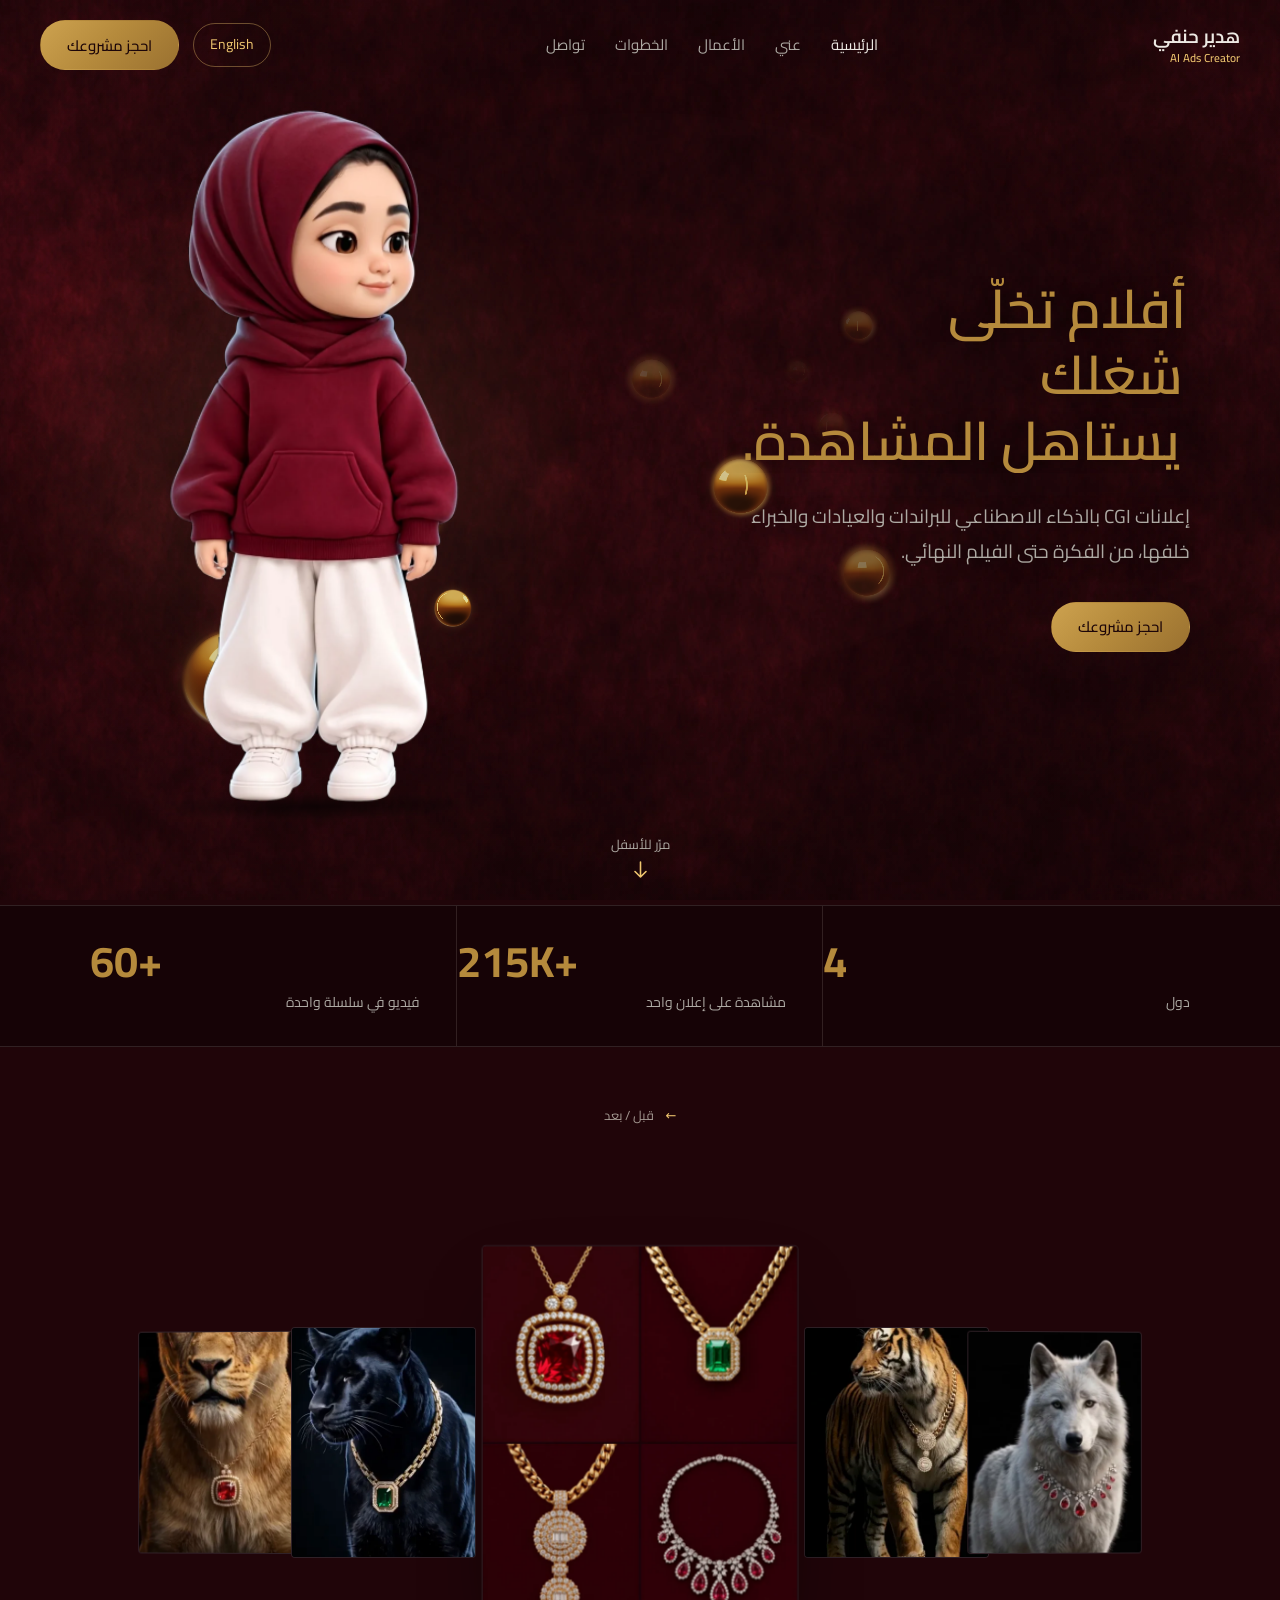
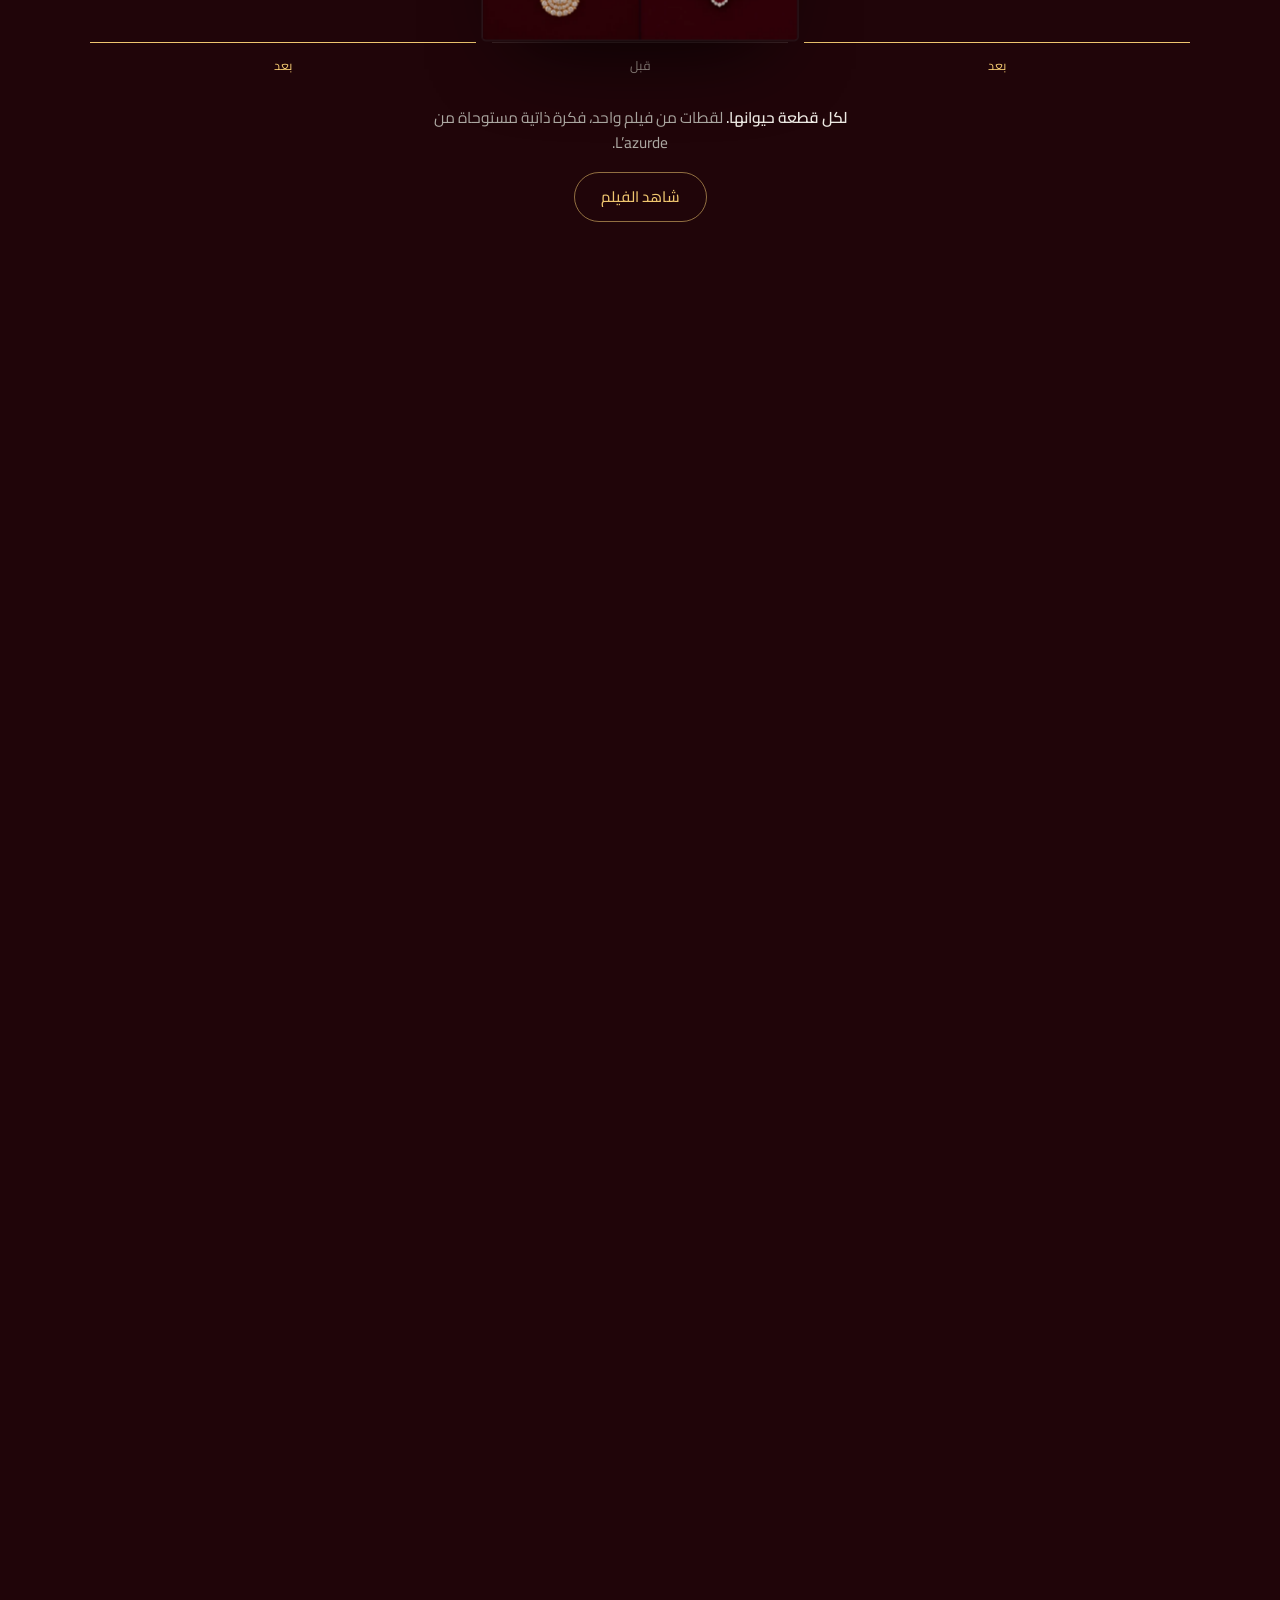
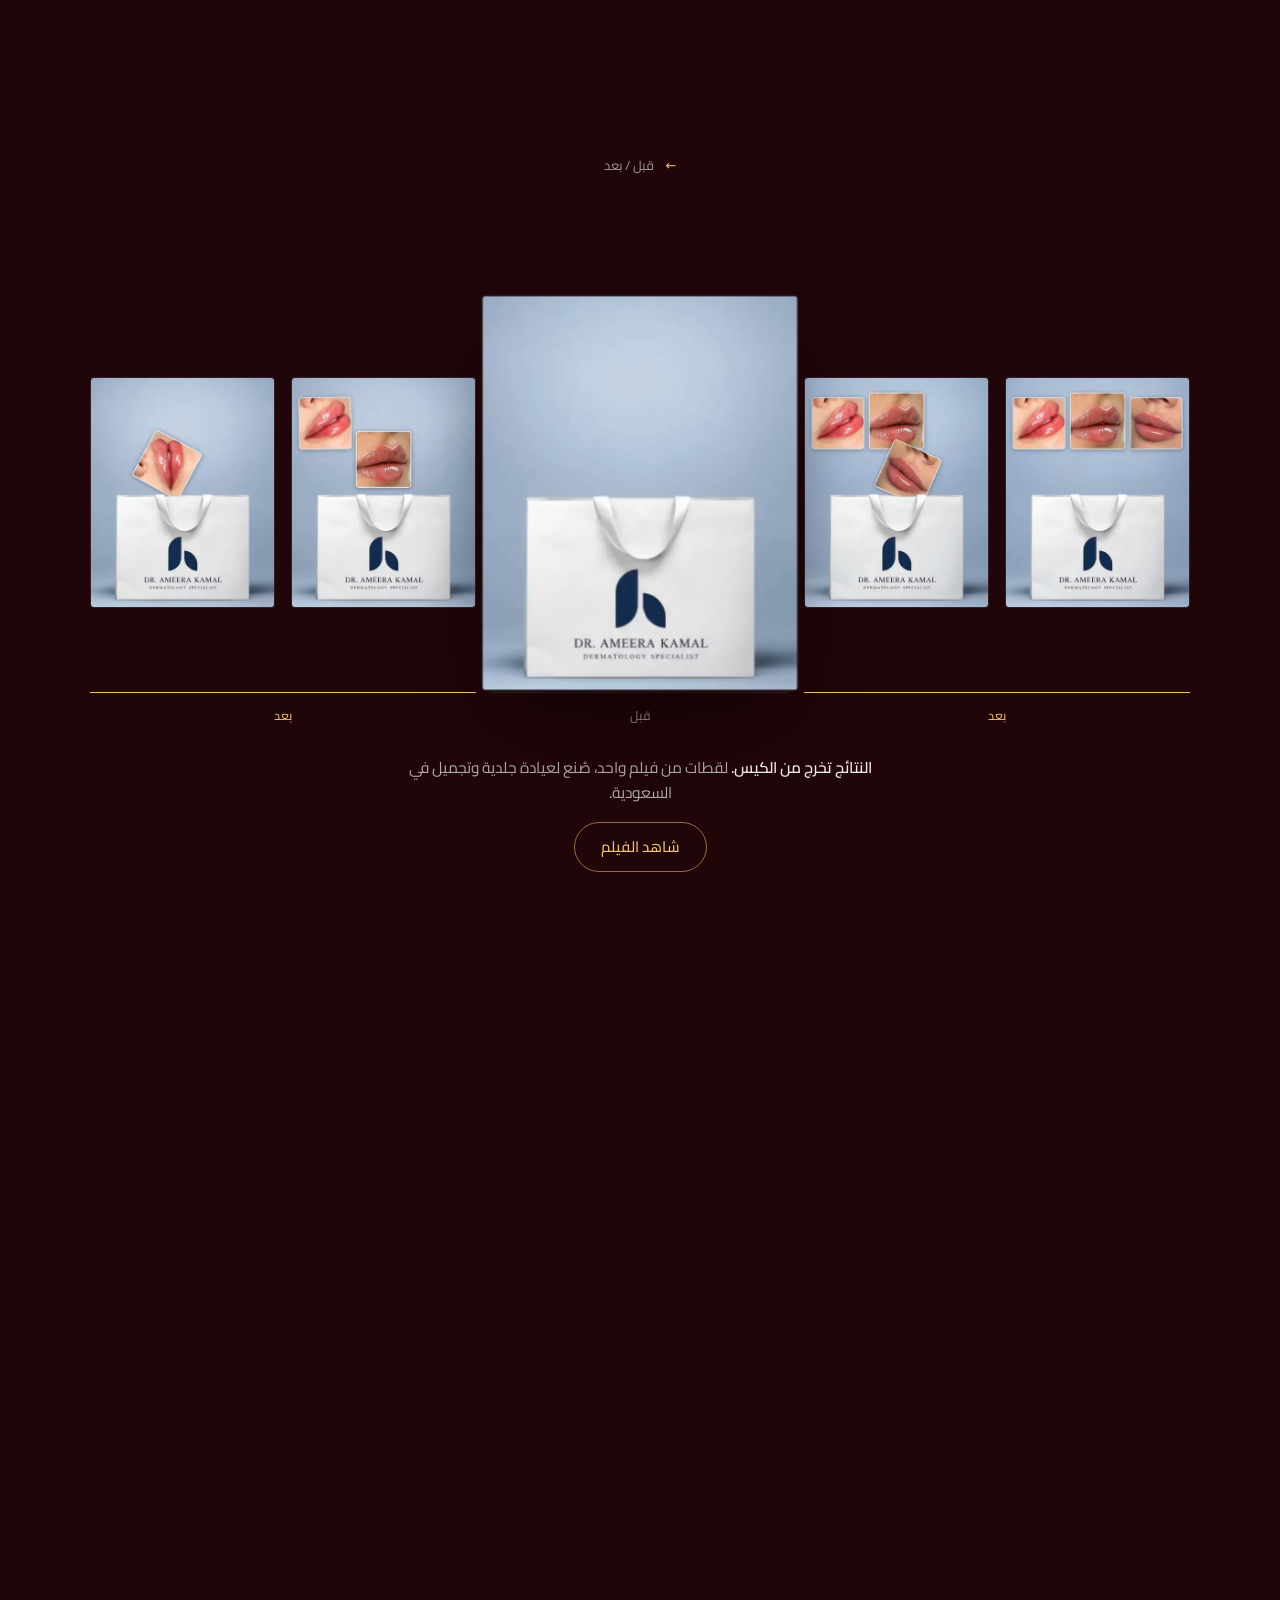
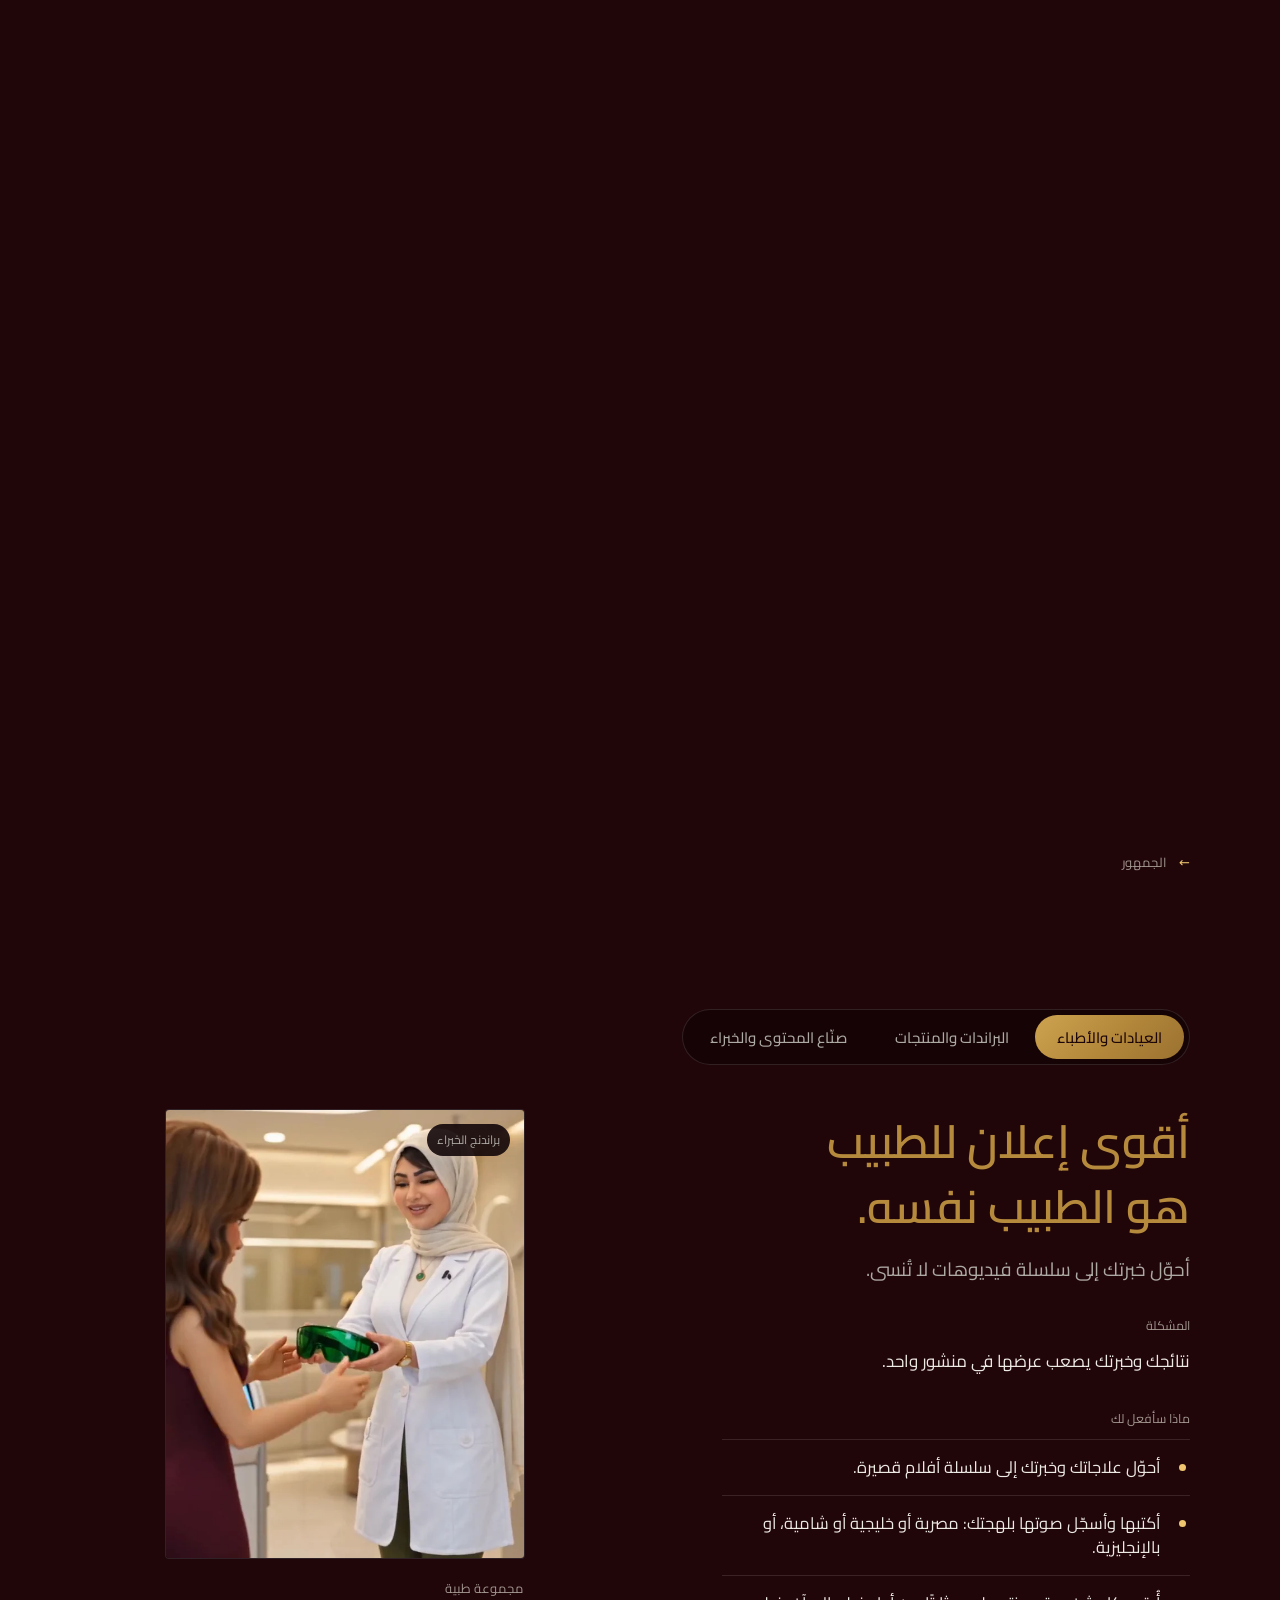
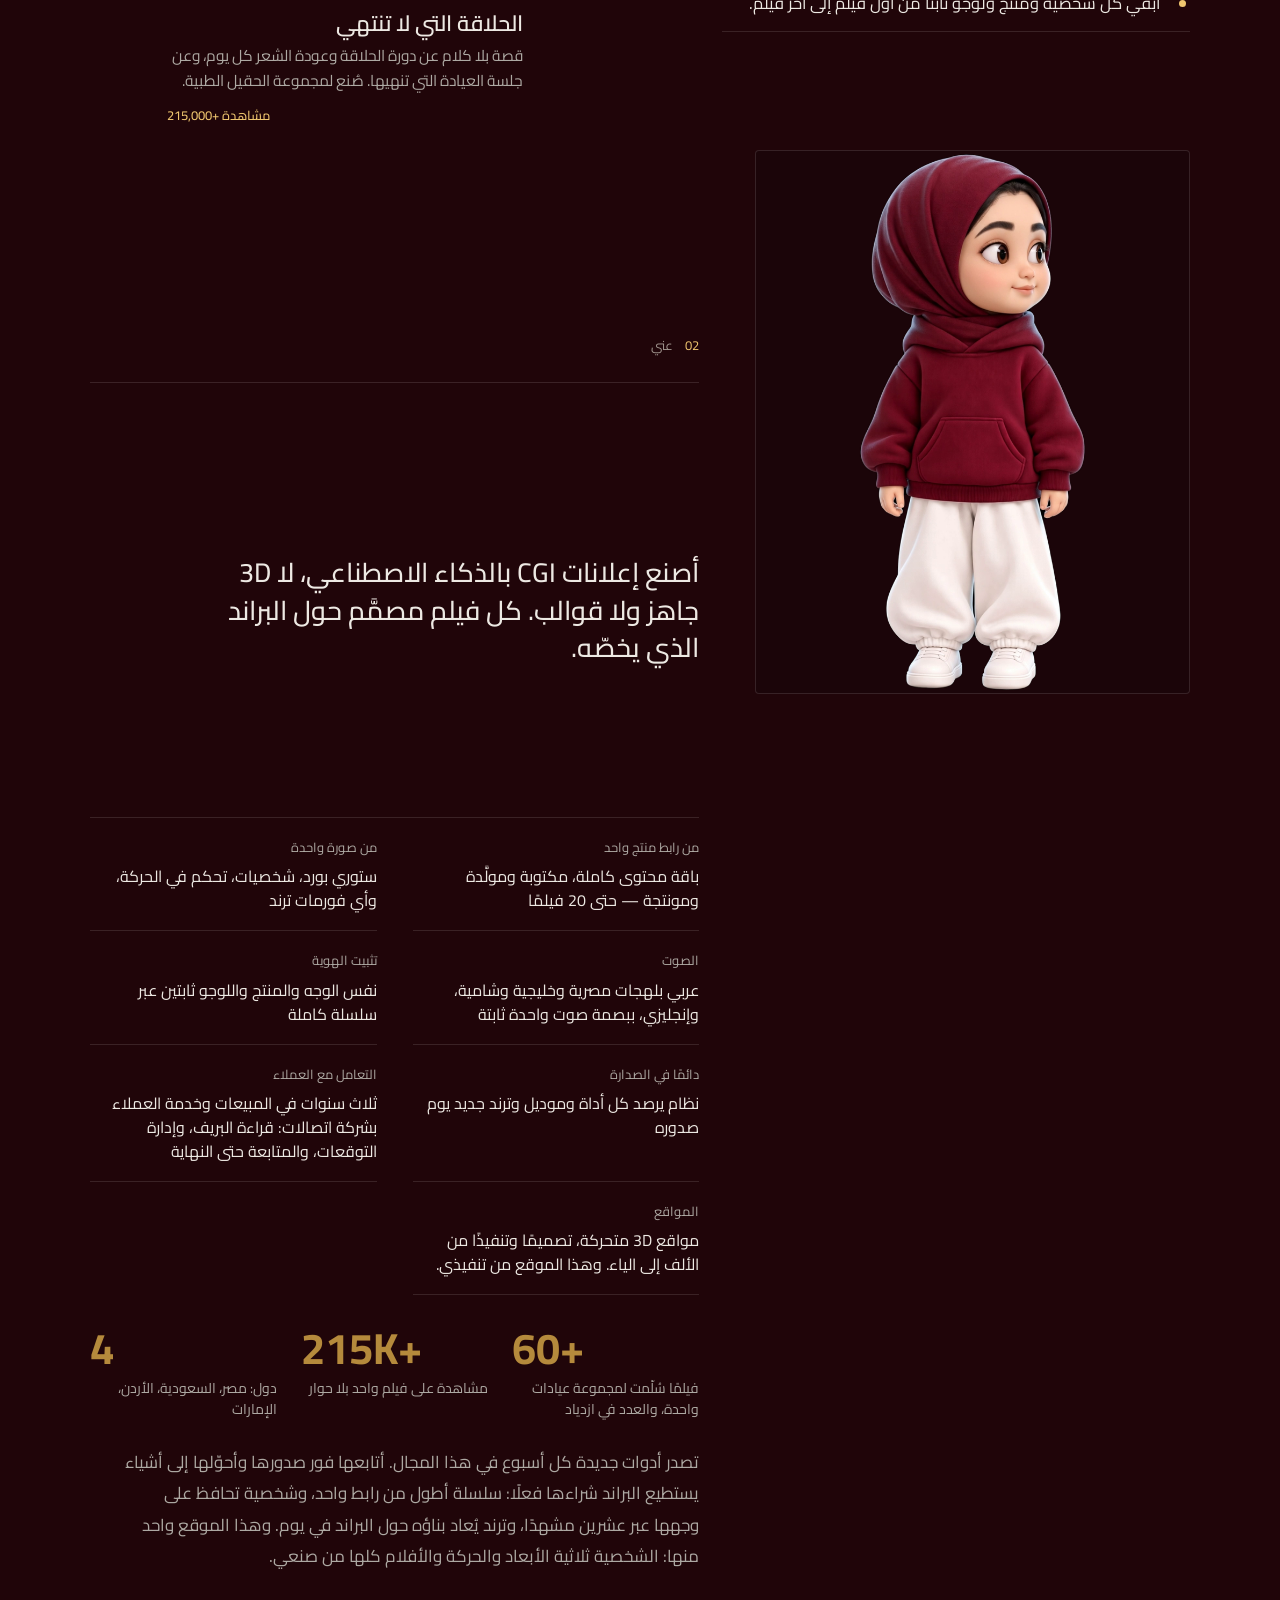
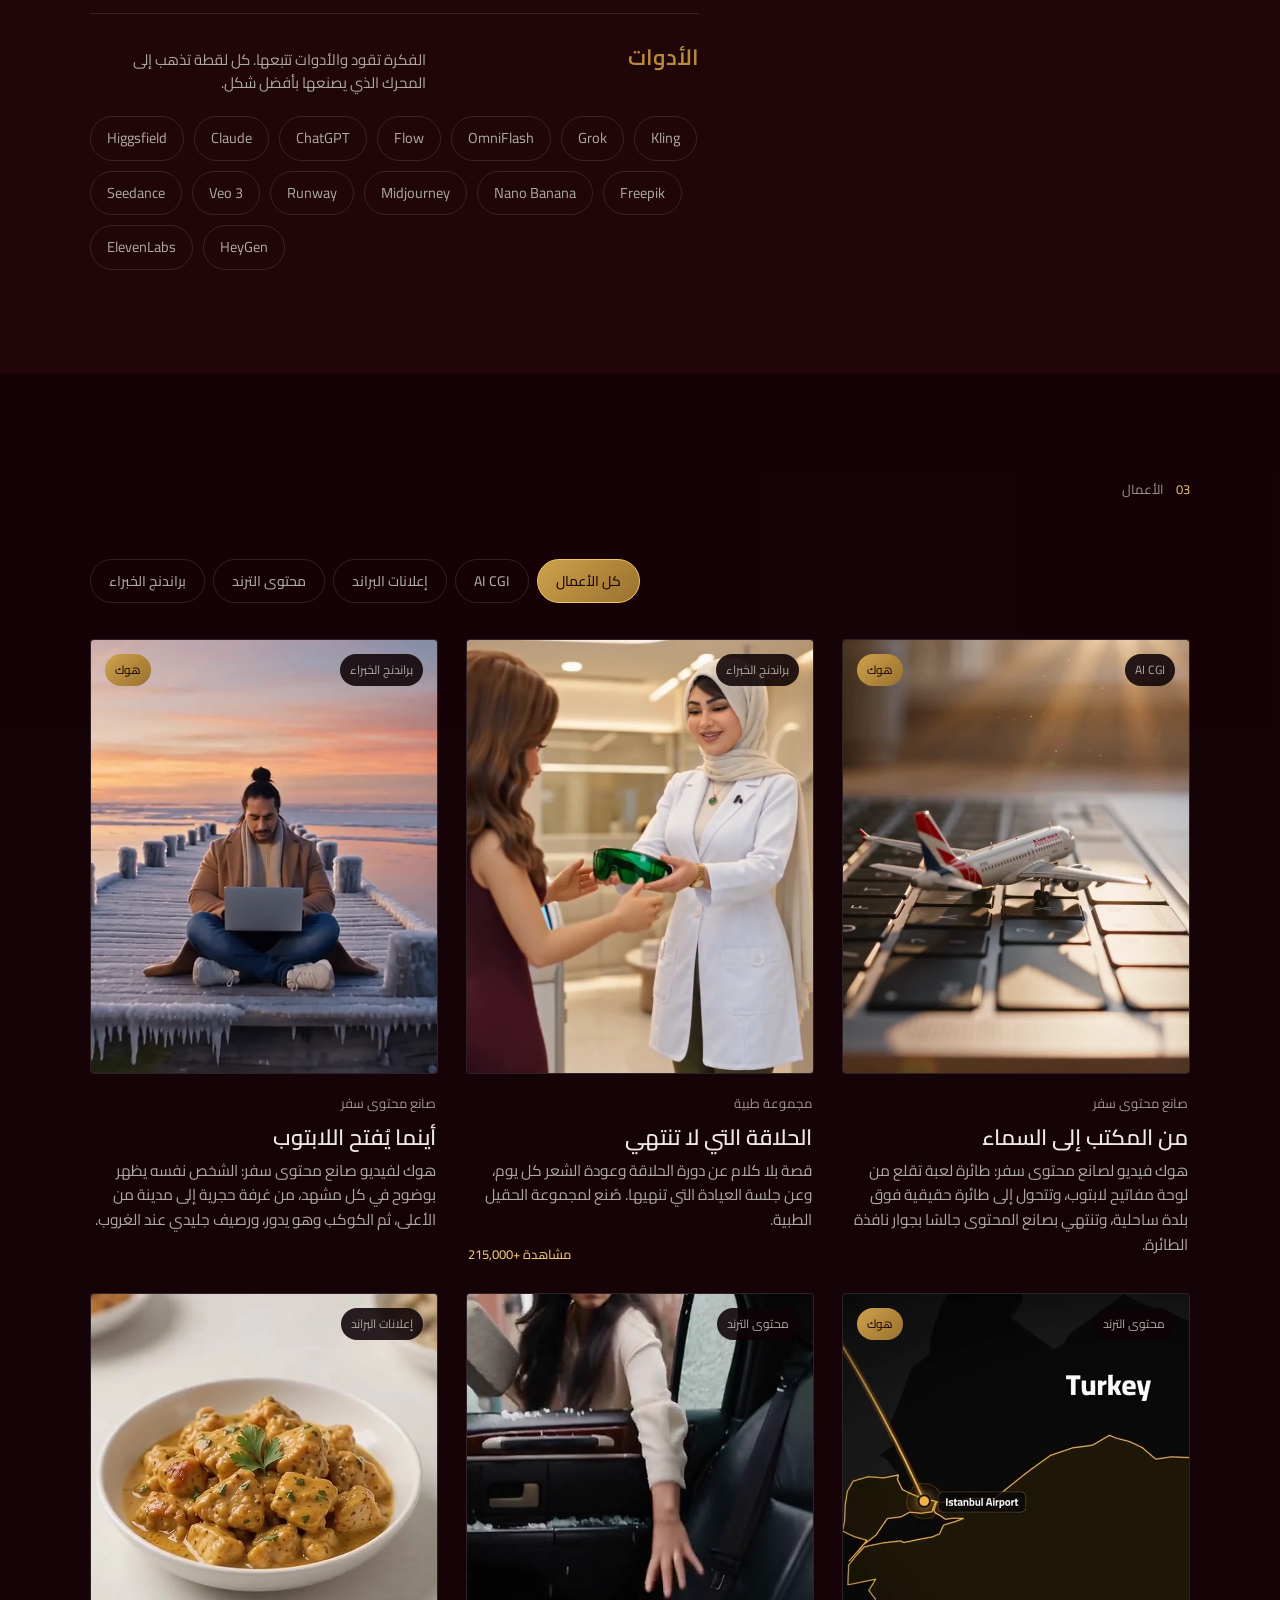
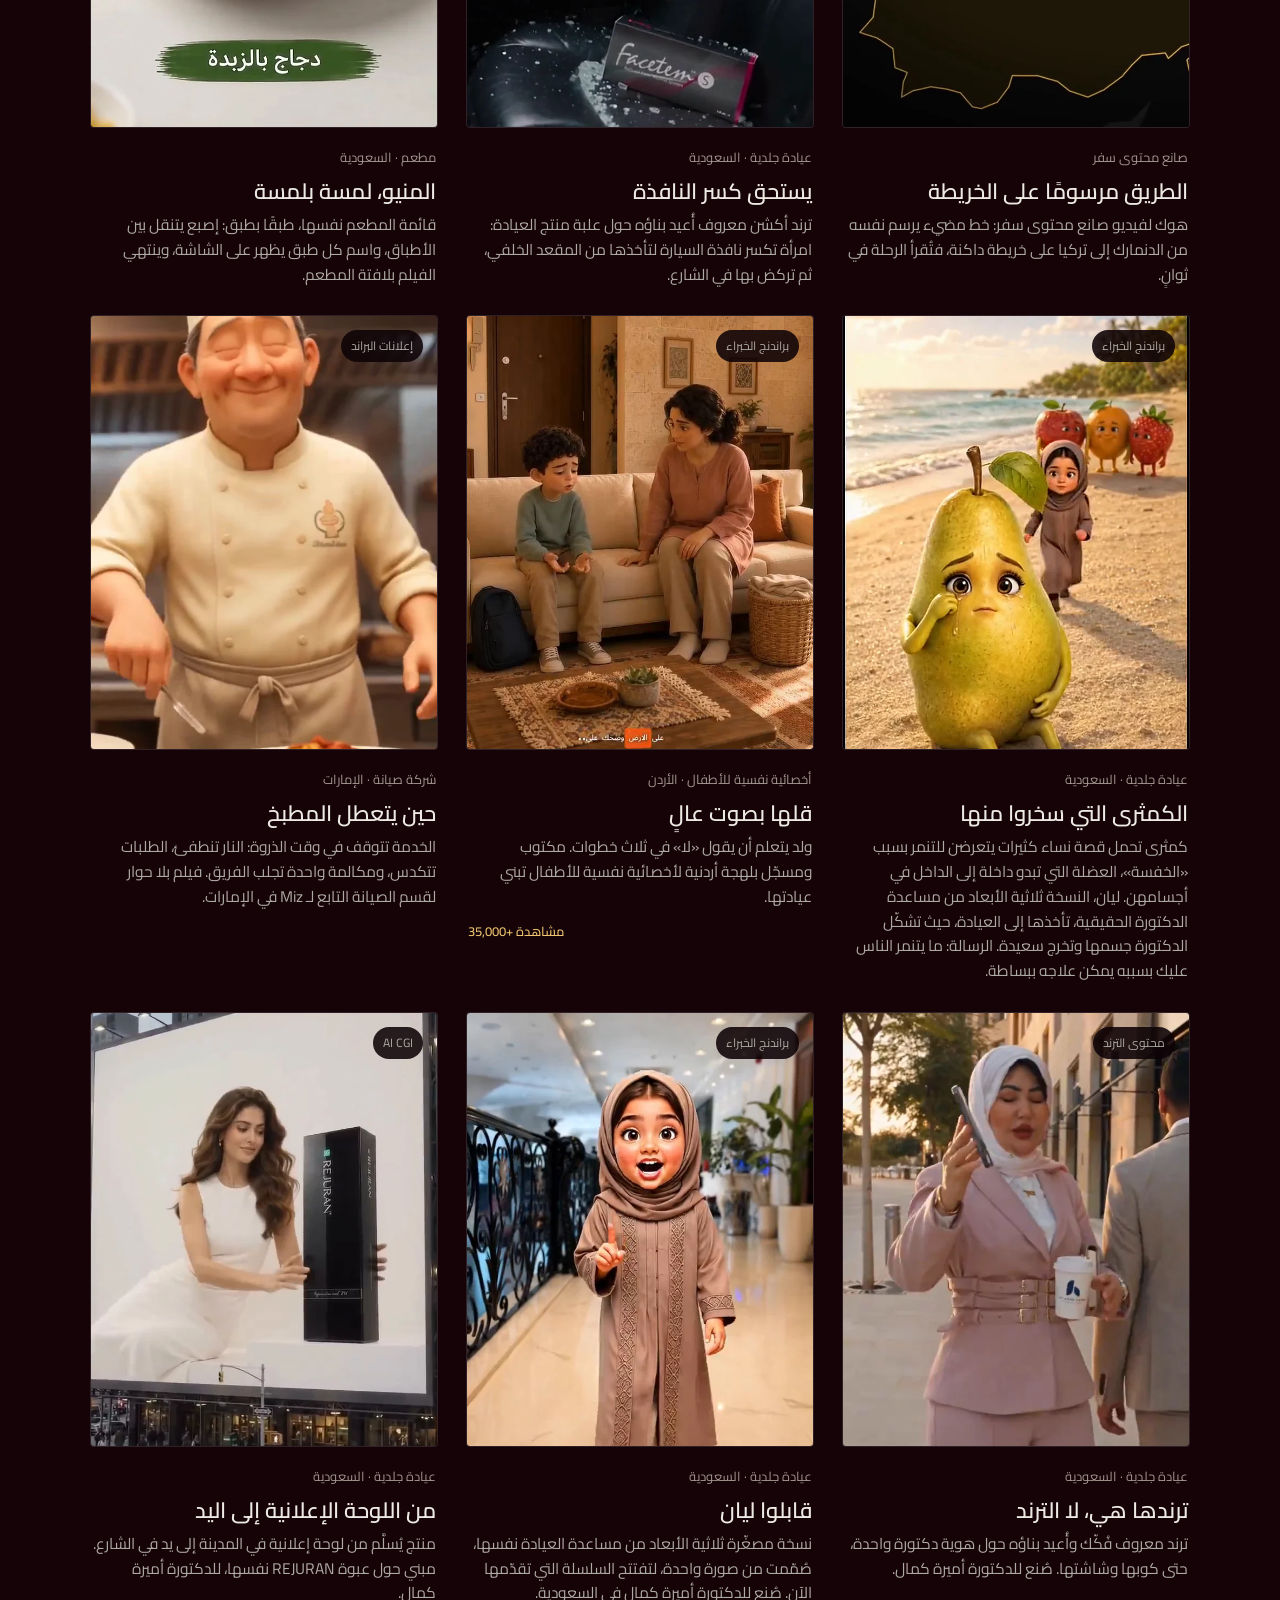
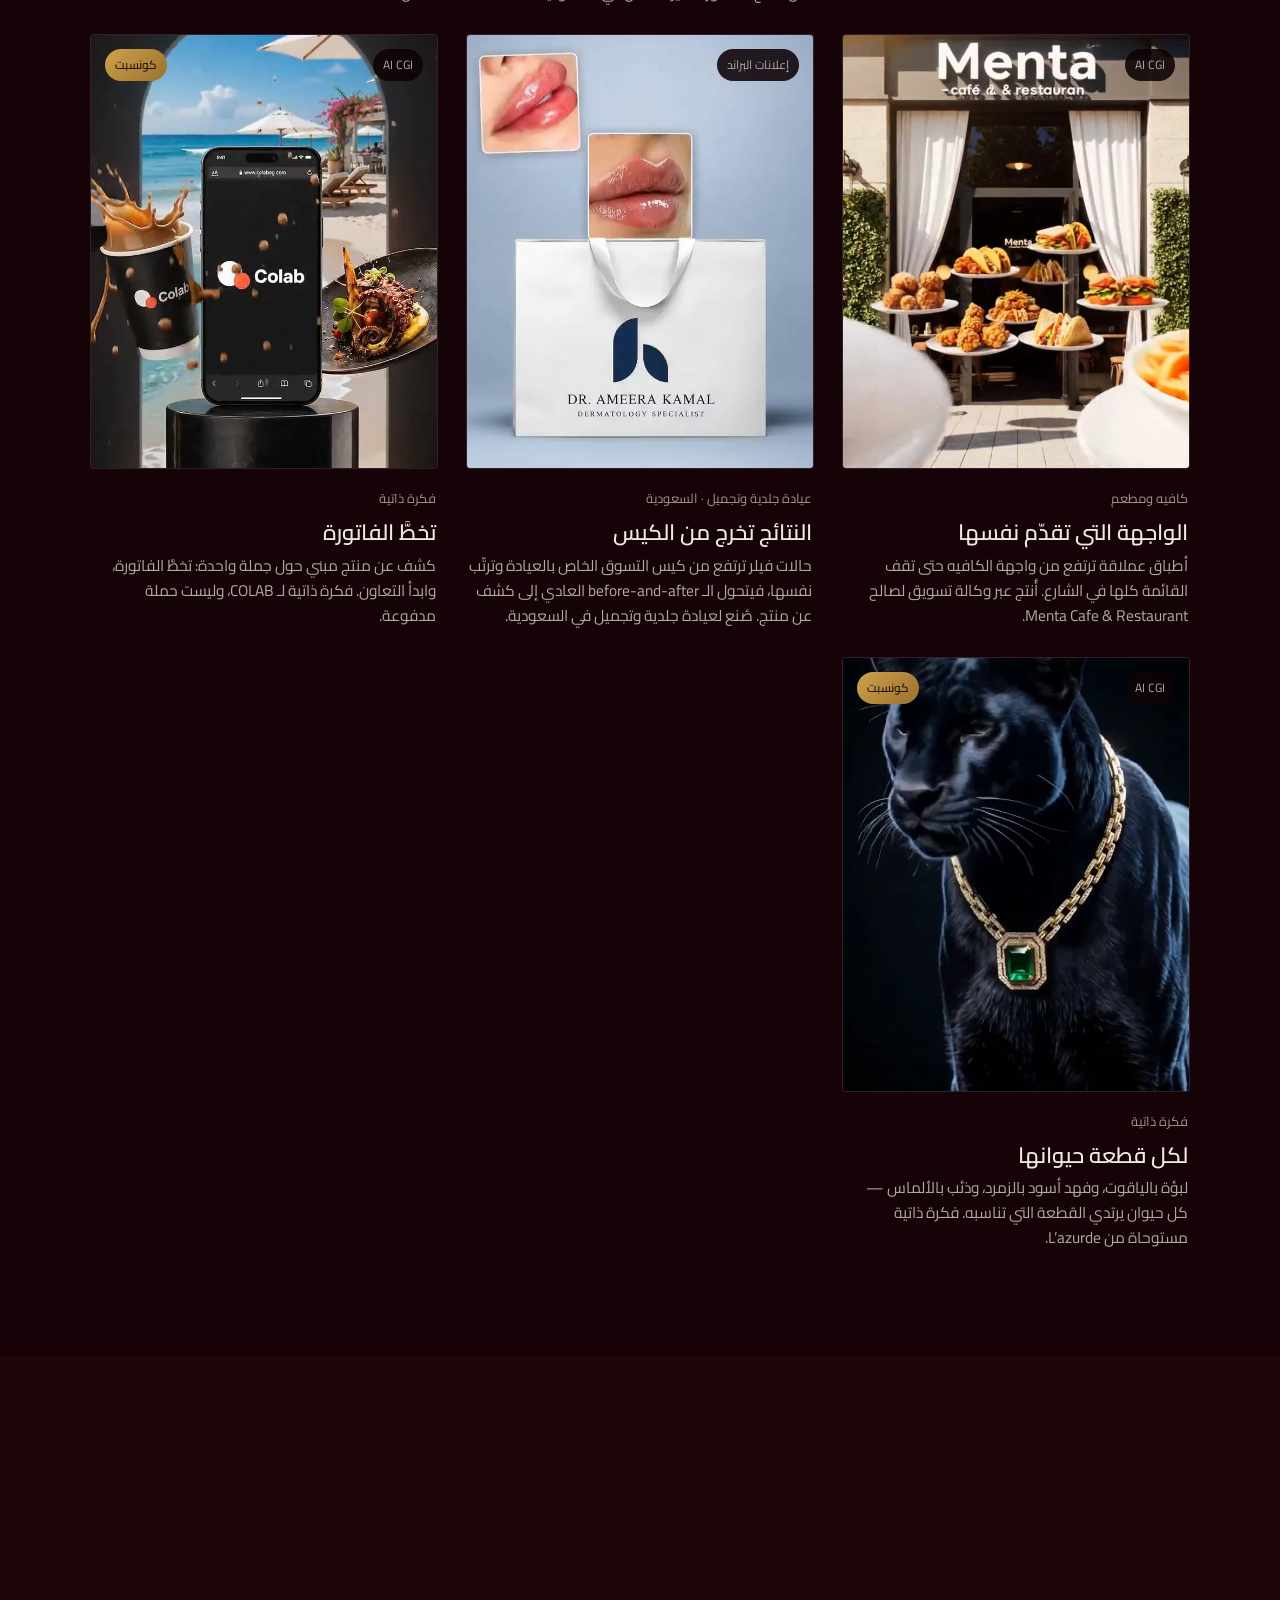
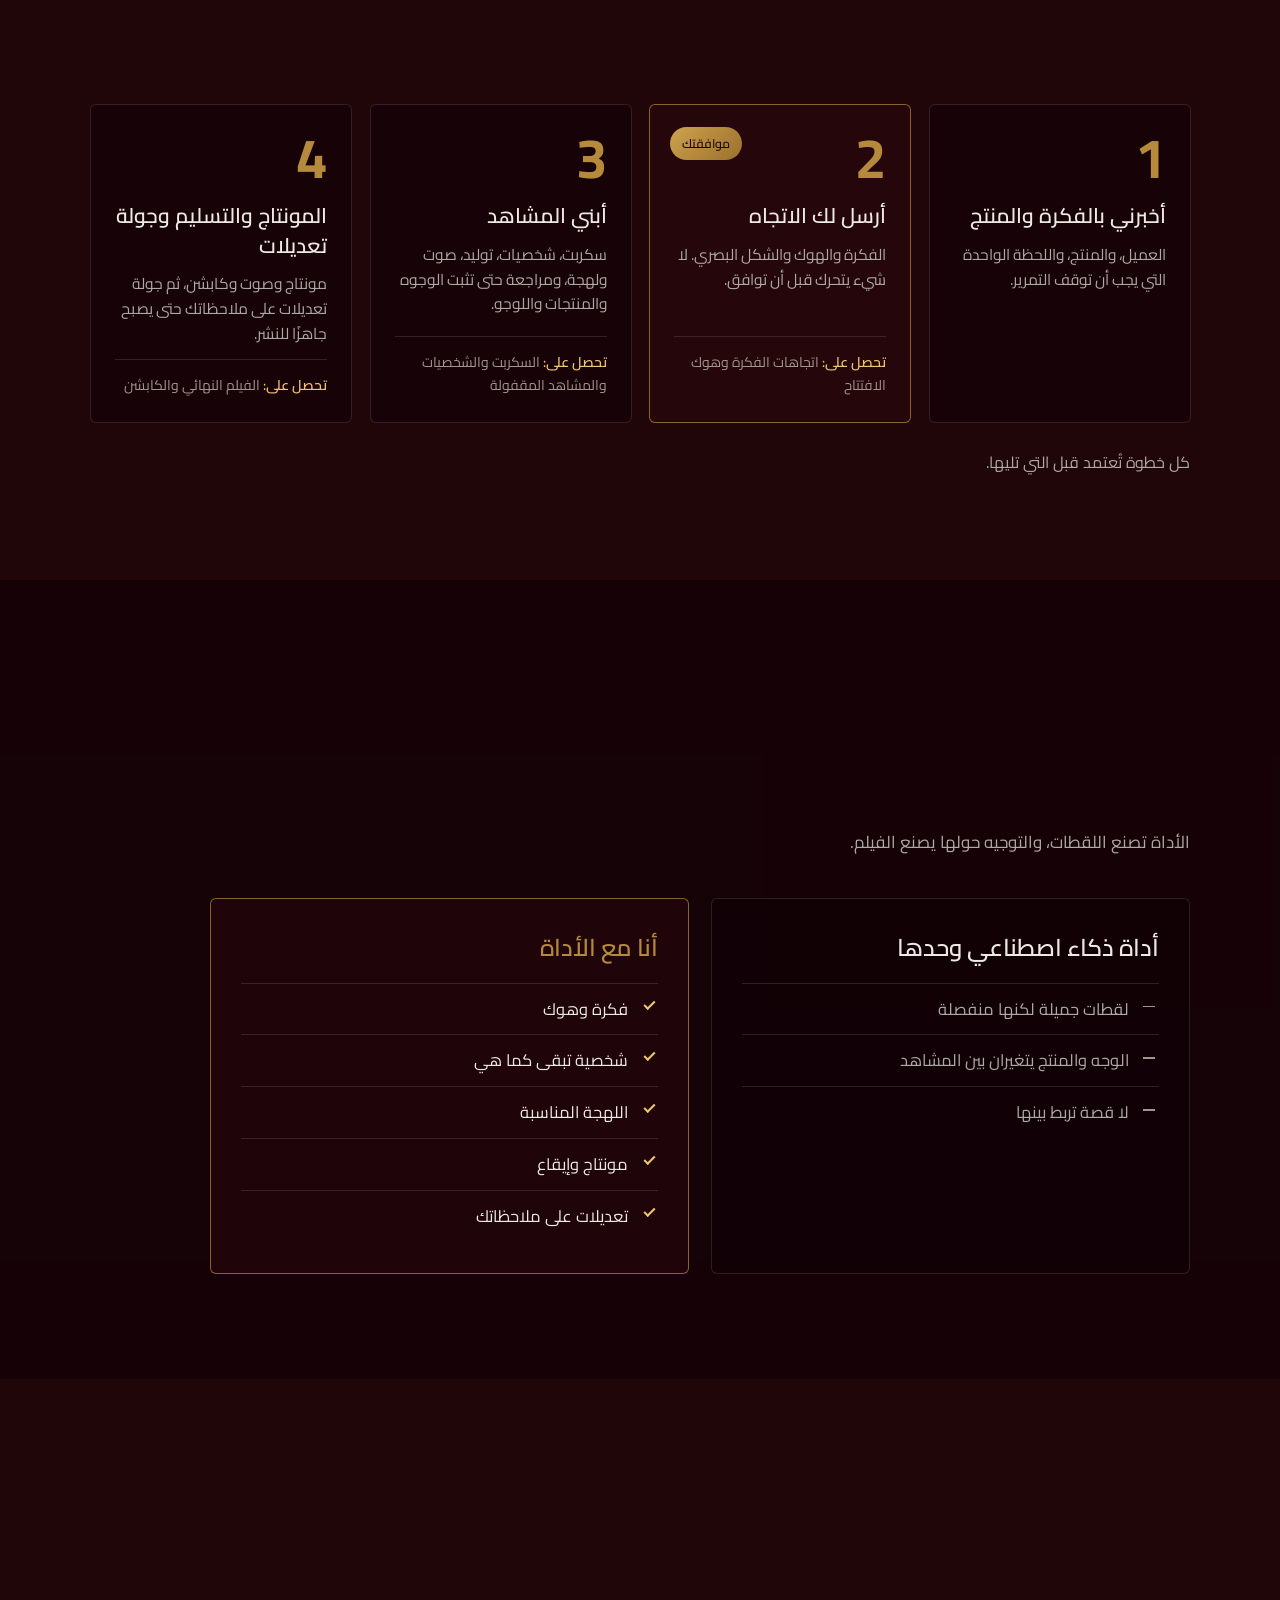
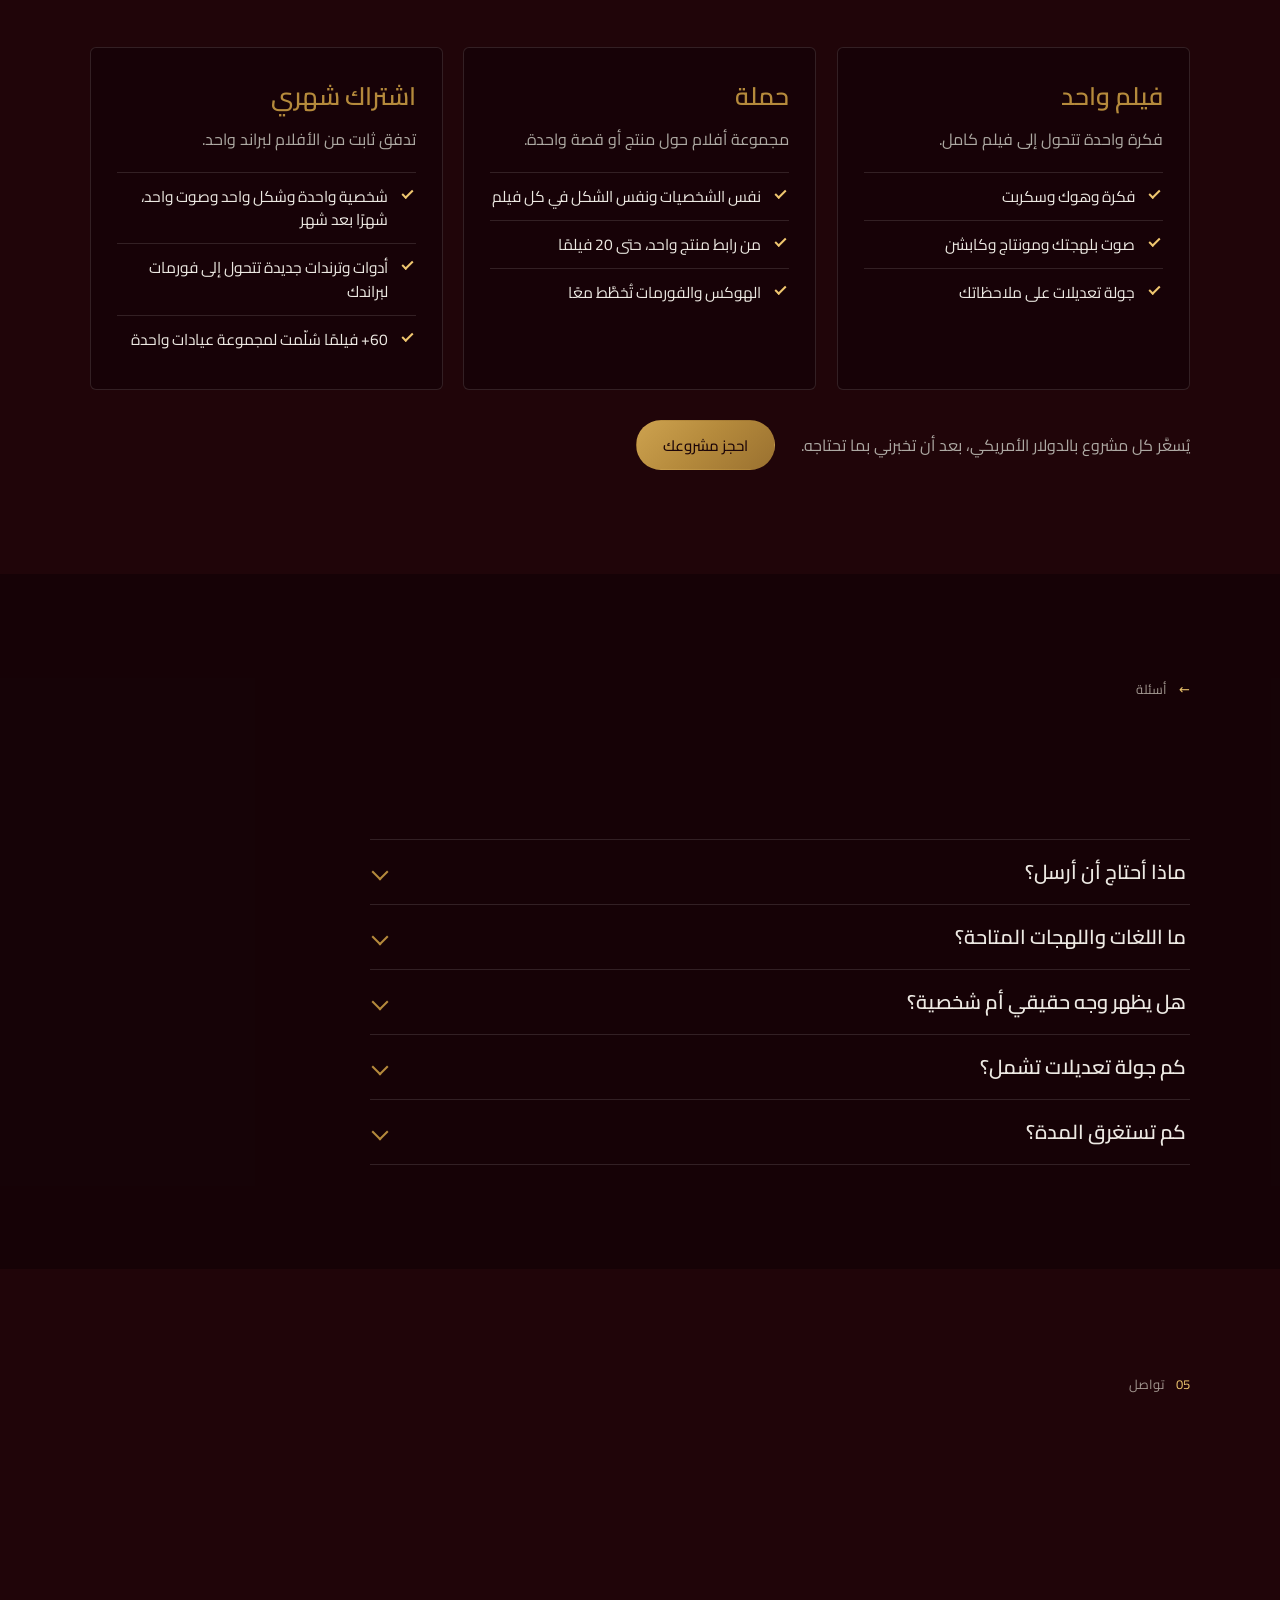
==== commit 7052f827: "Social cards in the velvet and gold look, one per language New og-v2.jpg (English) and og-ar.jpg (Ar" ====
--- a/ar/index.html
+++ b/ar/index.html
@@ -16,13 +16,14 @@
 <meta property="og:url" content="https://hadeerhanafy.com/ar">
 <meta property="og:title" content="هدير حنفي — AI Ads Creator">
 <meta property="og:description" content="إعلانات CGI بالذكاء الاصطناعي، مبنية على فكرة واحدة. الفكرة والشخصيات والمشاهد والصوت والمونتاج النهائي، من البداية إلى النهاية.">
-<meta property="og:image" content="https://hadeerhanafy.com/assets/og.jpg">
+<meta property="og:image" content="https://hadeerhanafy.com/assets/og-ar.jpg">
 <meta property="og:image:width" content="1200">
 <meta property="og:image:height" content="630">
+<meta property="og:image:alt" content="هدير حنفي، AI Ads Creator، مع شخصيتها ثلاثية الأبعاد">
 <meta name="twitter:card" content="summary_large_image">
 <meta name="twitter:title" content="هدير حنفي — AI Ads Creator">
 <meta name="twitter:description" content="إعلانات CGI بالذكاء الاصطناعي، مبنية على فكرة واحدة.">
-<meta name="twitter:image" content="https://hadeerhanafy.com/assets/og.jpg">
+<meta name="twitter:image" content="https://hadeerhanafy.com/assets/og-ar.jpg">
 <link rel="icon" href="data:image/svg+xml,%3Csvg%20xmlns='http://www.w3.org/2000/svg'%20viewBox='0%200%2032%2032'%3E%3Crect%20width='32'%20height='32'%20rx='7'%20fill='%230A0A0A'/%3E%3Cpath%20d='M11%209v14M21%209v14M11%2016h10'%20stroke='%23EFC66F'%20stroke-width='2.6'%20stroke-linecap='round'/%3E%3C/svg%3E">
 <link rel="preconnect" href="https://fonts.googleapis.com">
 <link rel="preconnect" href="https://fonts.gstatic.com" crossorigin="anonymous">
@@ -500,7 +501,7 @@
 </div>
 
 <script type="application/ld+json">
-{"@context":"https://schema.org","@type":"Person","name":"هدير حنفي","alternateName":"Hadeer Hanafy","jobTitle":"AI Ads Creator","url":"https://hadeerhanafy.com/ar","email":"mailto:hadeerhanafy17@gmail.com","image":"https://hadeerhanafy.com/assets/og.jpg","sameAs":["https://instagram.com/hadeerhanafy17"],"description":"AI Ads Creator: إعلانات CGI بالذكاء الاصطناعي — الفكرة والشخصيات والمشاهد والصوت والمونتاج النهائي، من البداية إلى النهاية.","knowsAbout":["AI CGI","إعلانات البراند","السرد البصري","التوجيه الإبداعي"],"worksFor":{"@type":"Organization","name":"Independent"}}
+{"@context":"https://schema.org","@type":"Person","name":"هدير حنفي","alternateName":"Hadeer Hanafy","jobTitle":"AI Ads Creator","url":"https://hadeerhanafy.com/ar","email":"mailto:hadeerhanafy17@gmail.com","image":"https://hadeerhanafy.com/assets/og-ar.jpg","sameAs":["https://instagram.com/hadeerhanafy17"],"description":"AI Ads Creator: إعلانات CGI بالذكاء الاصطناعي — الفكرة والشخصيات والمشاهد والصوت والمونتاج النهائي، من البداية إلى النهاية.","knowsAbout":["AI CGI","إعلانات البراند","السرد البصري","التوجيه الإبداعي"],"worksFor":{"@type":"Organization","name":"Independent"}}
 </script>
 
 <script src="/i18n-ar.js" defer></script>
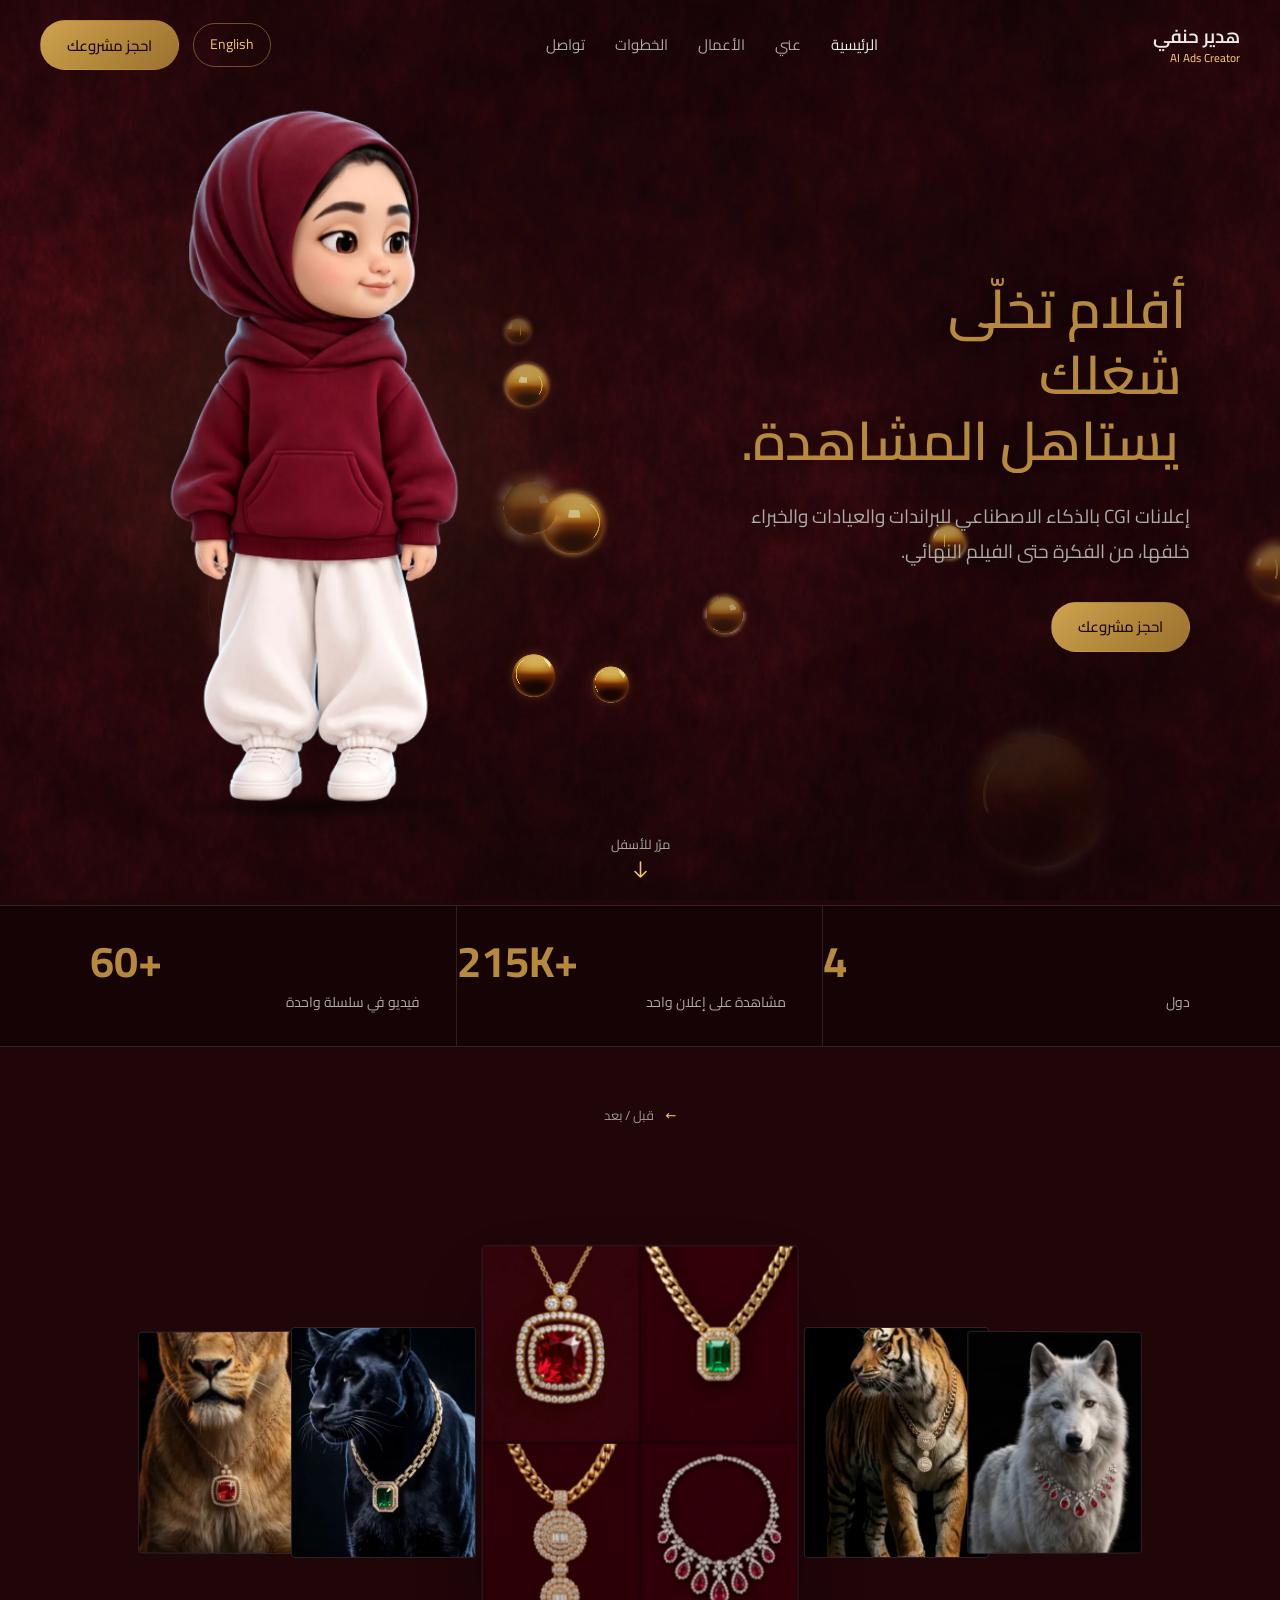
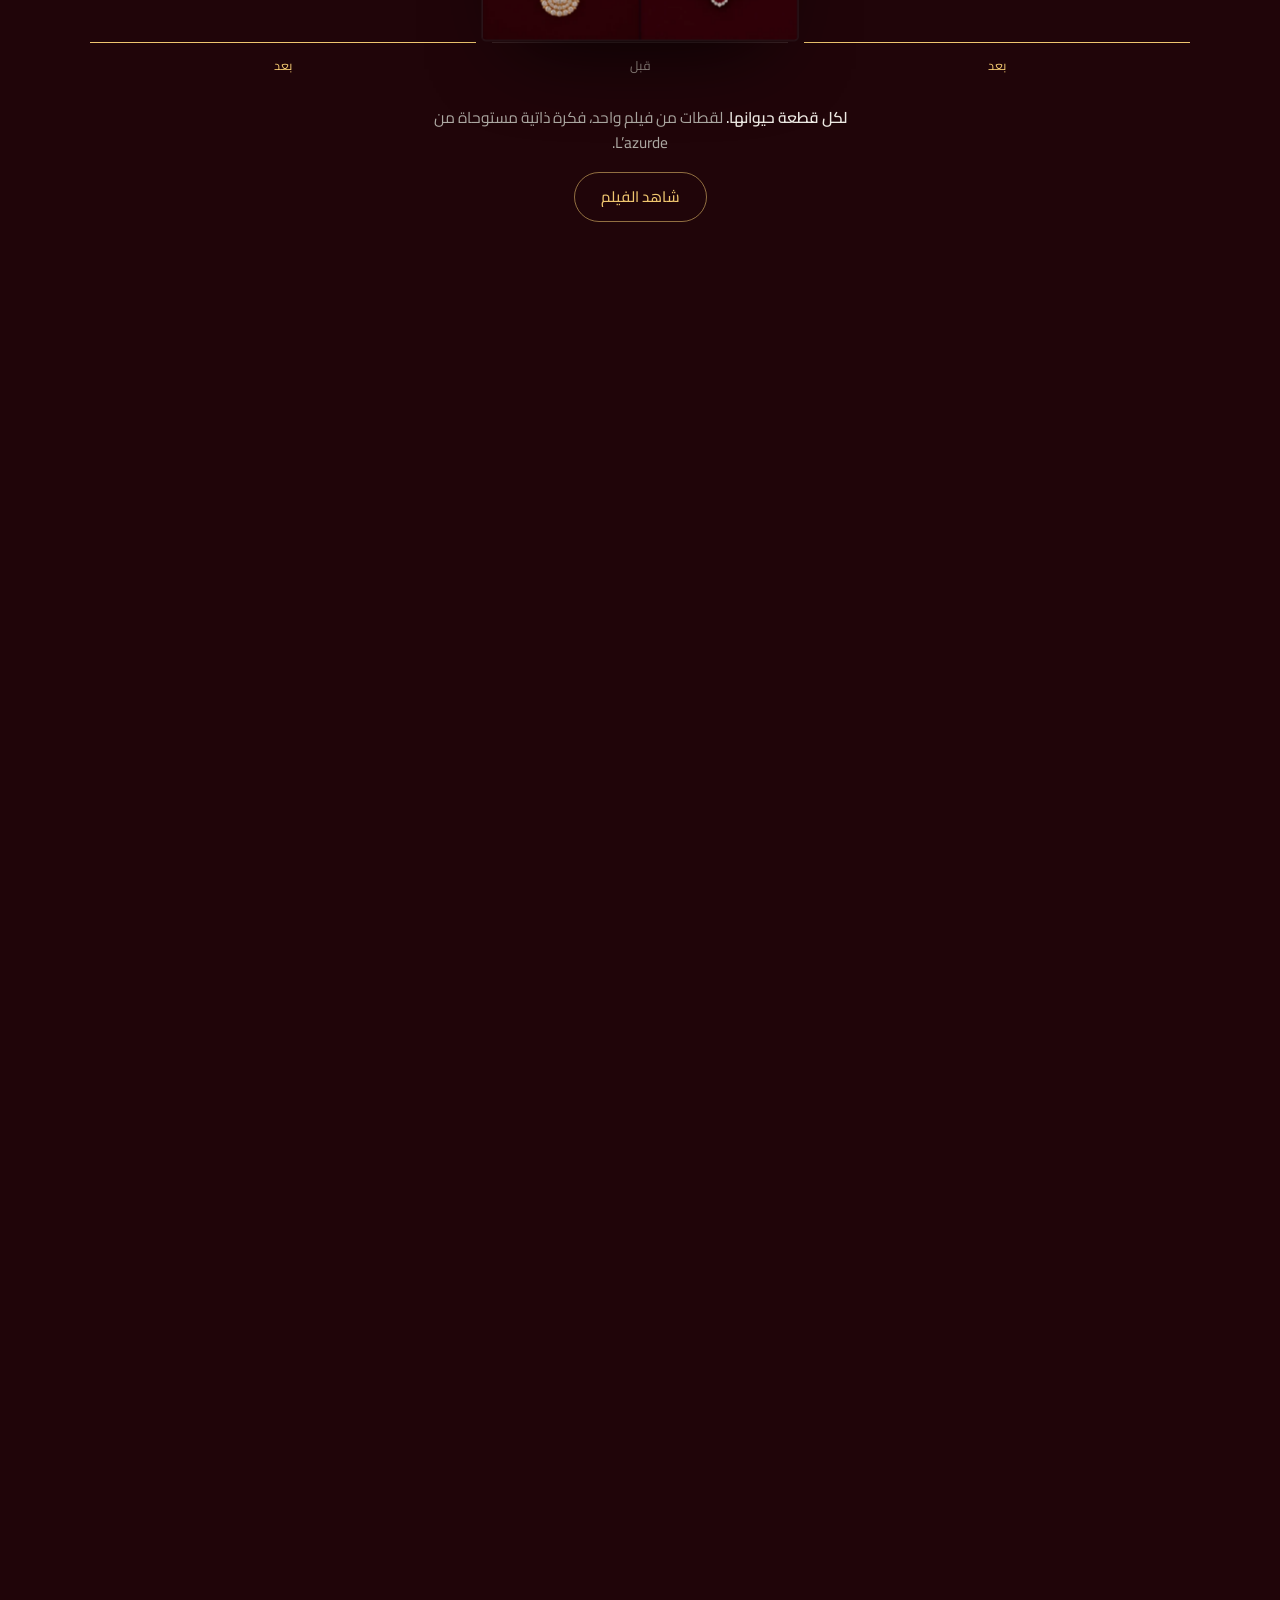
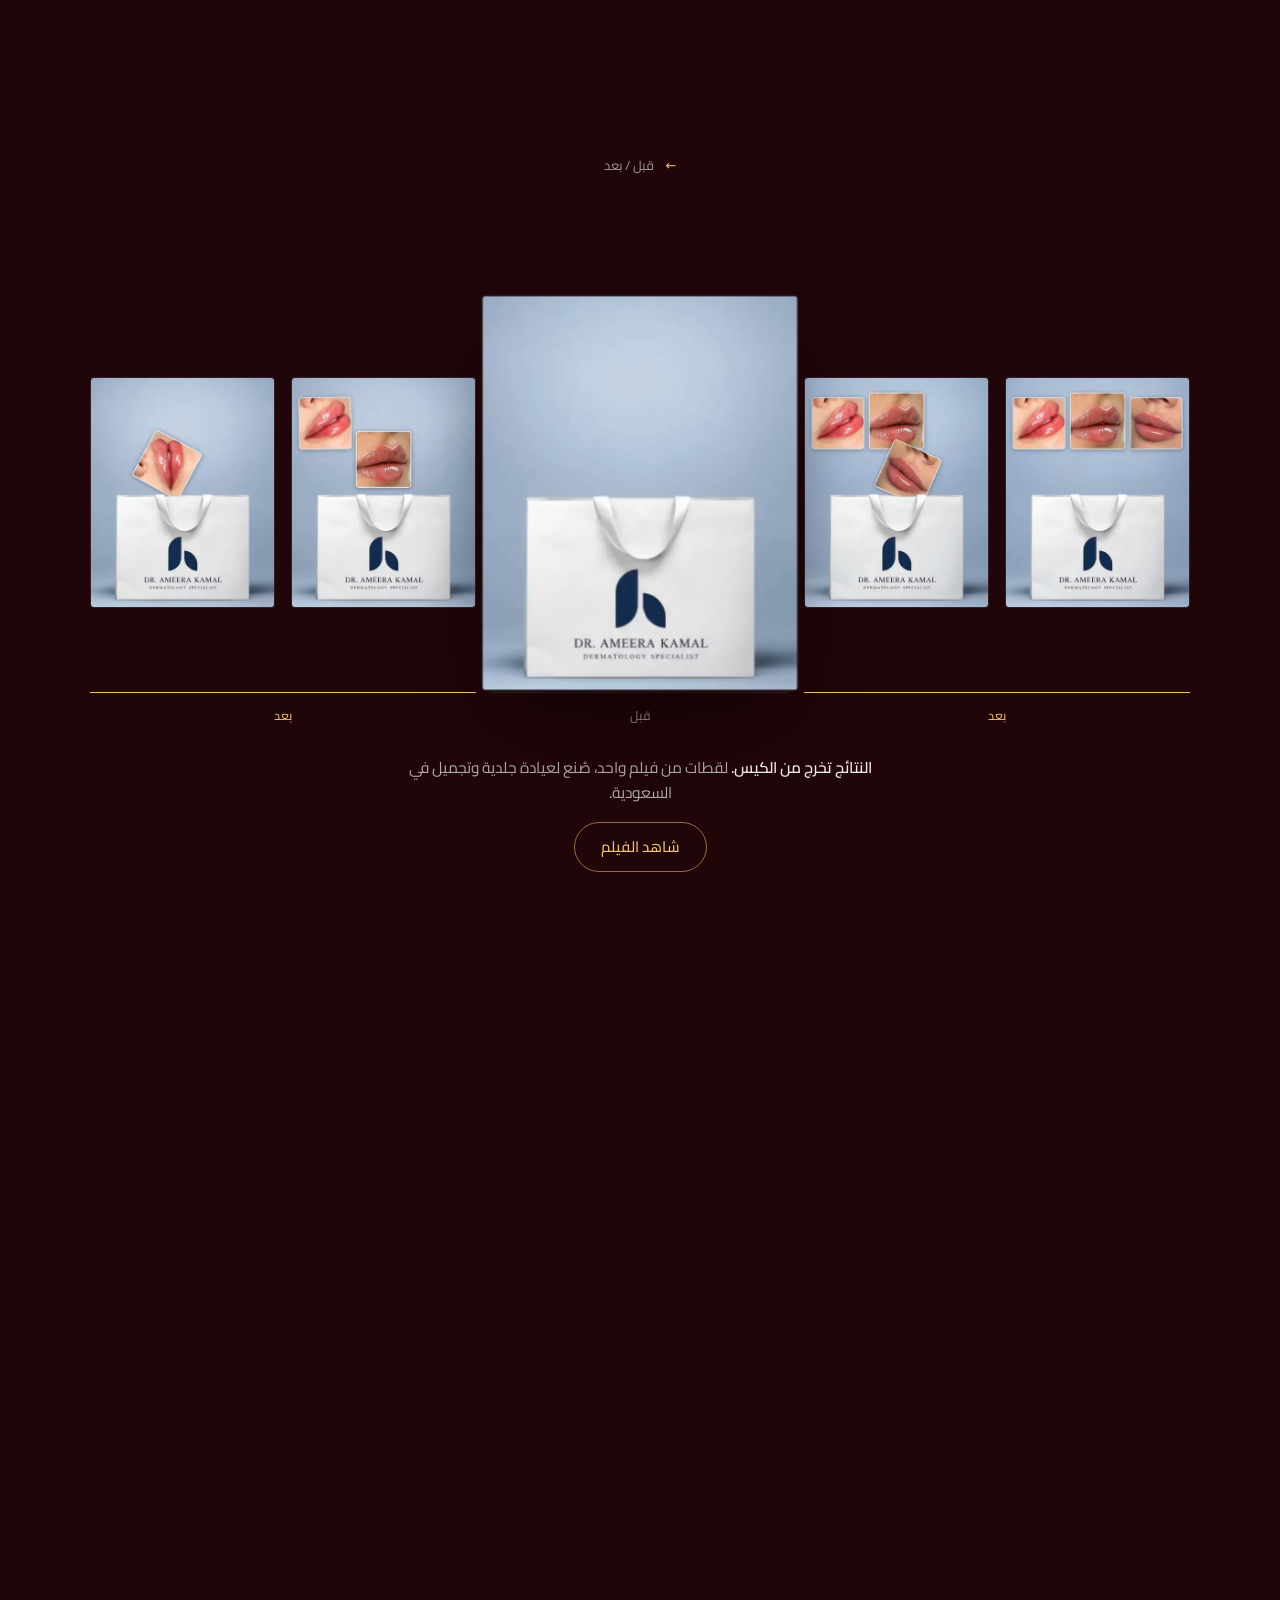
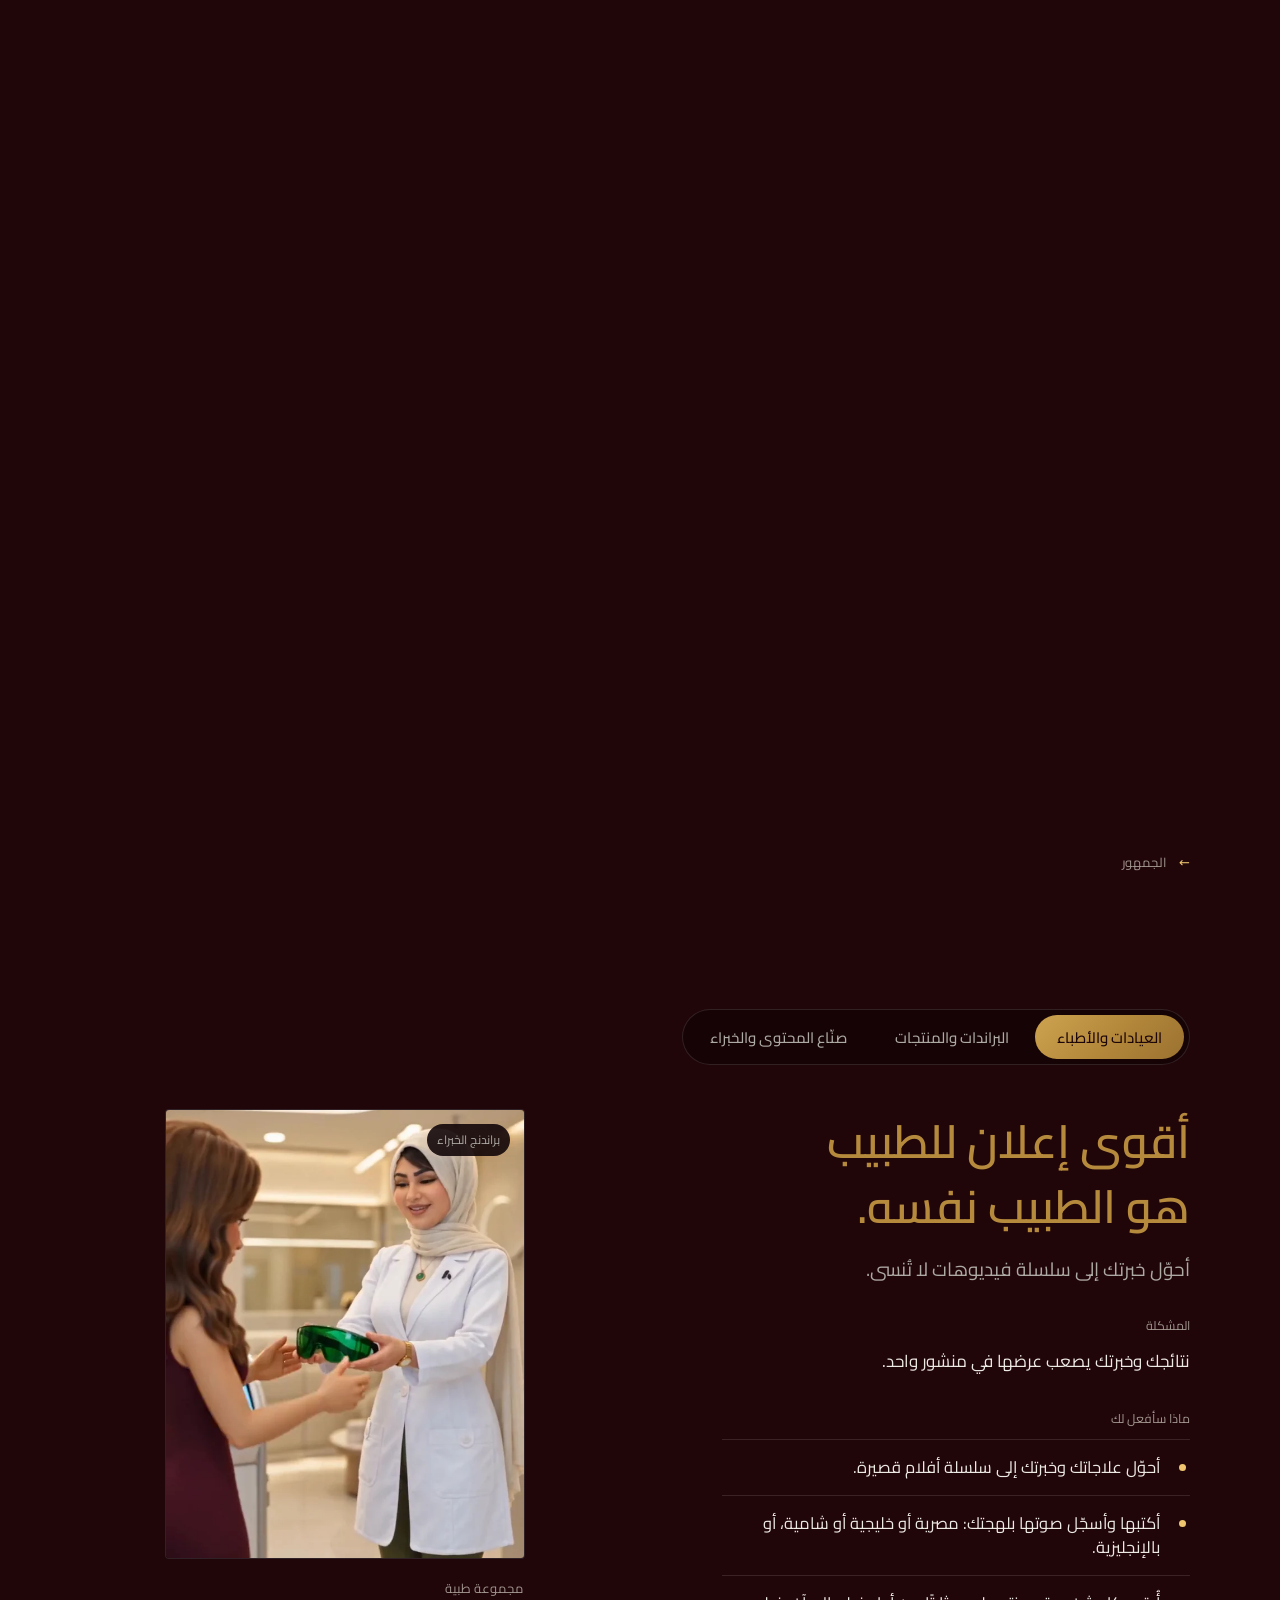
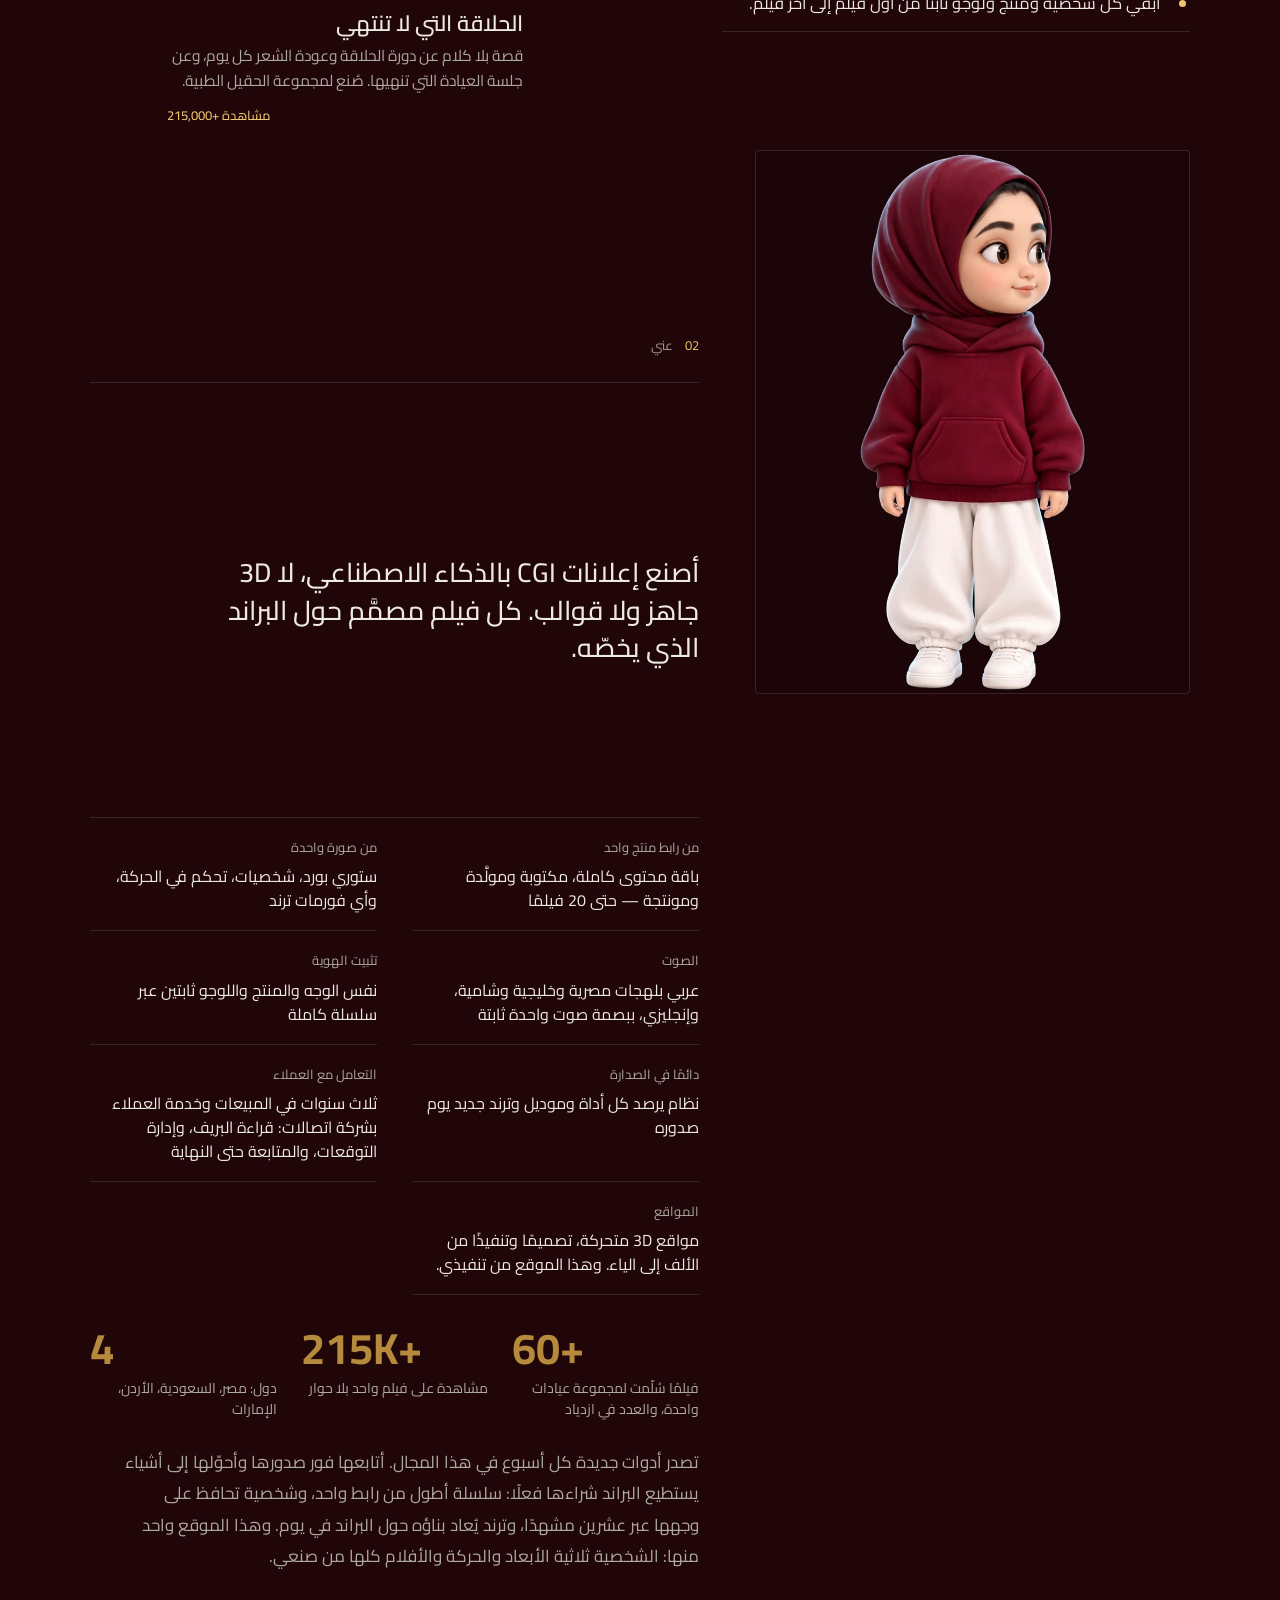
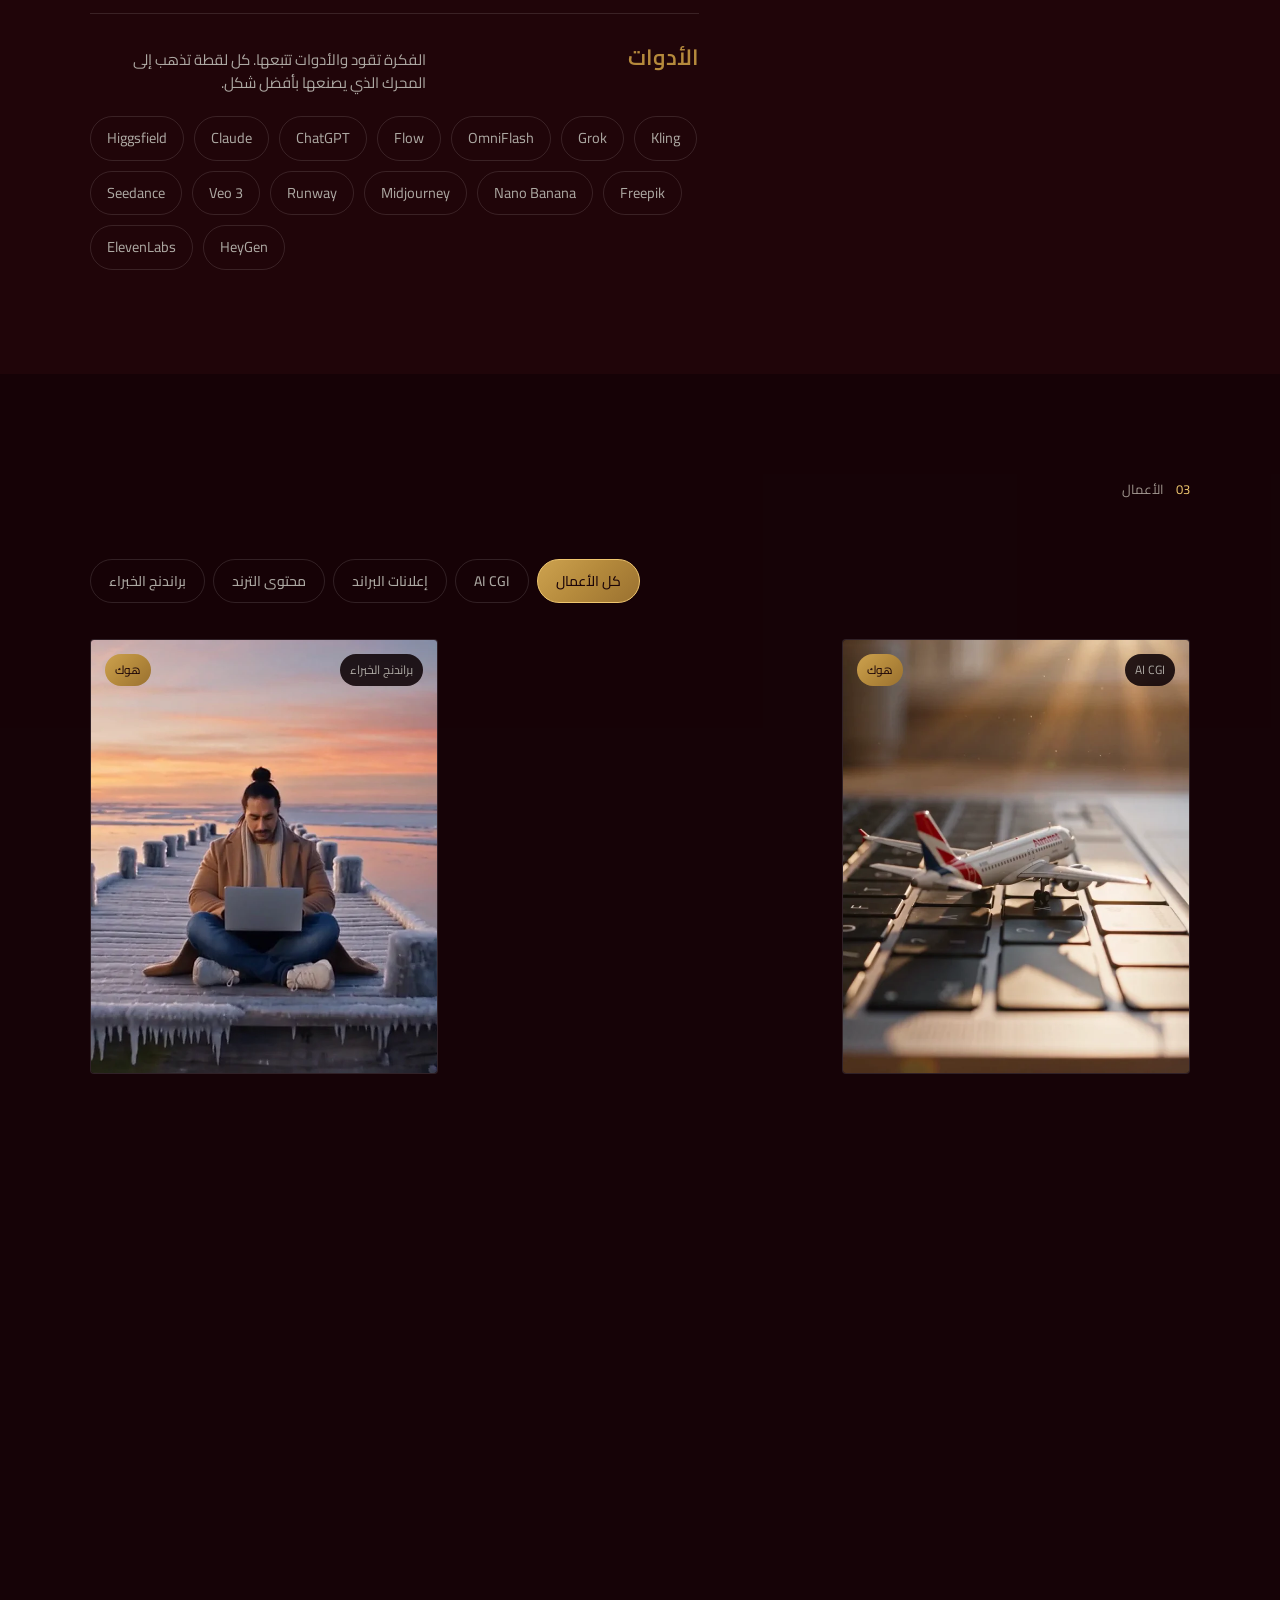
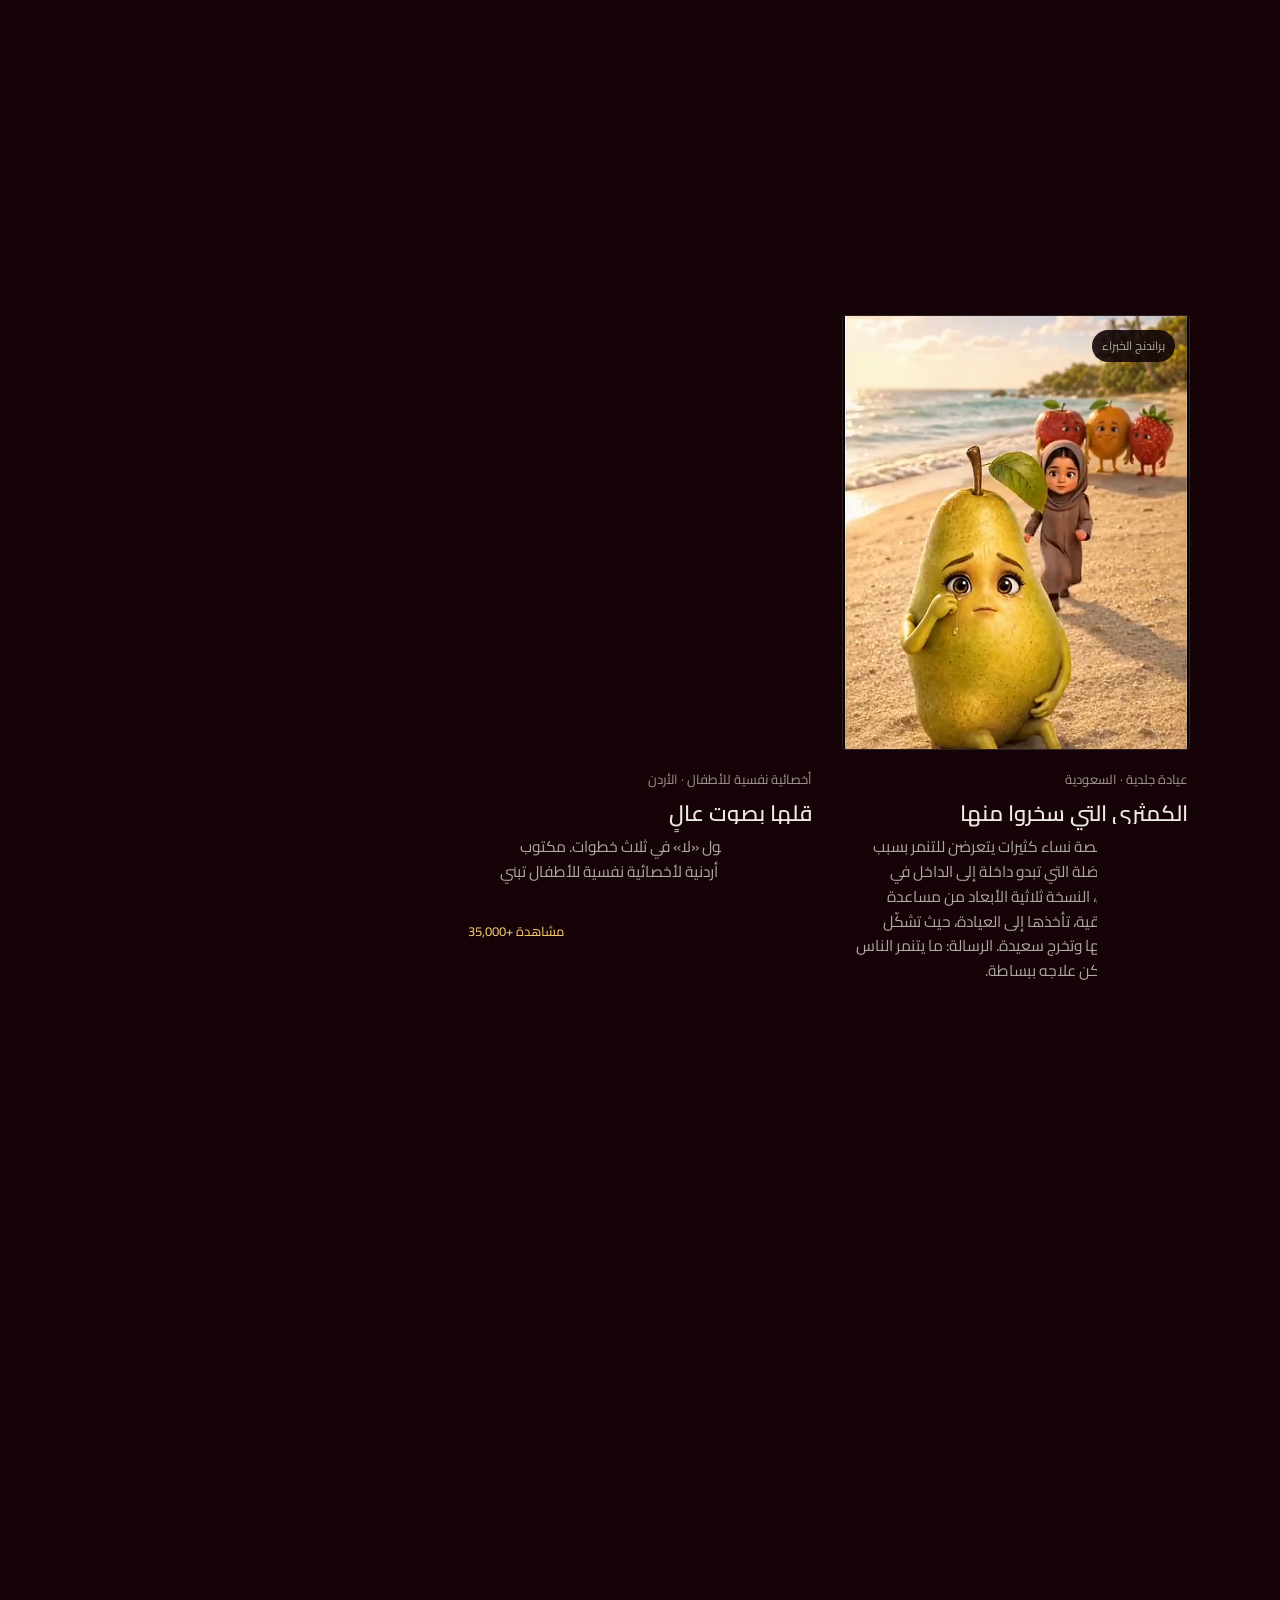
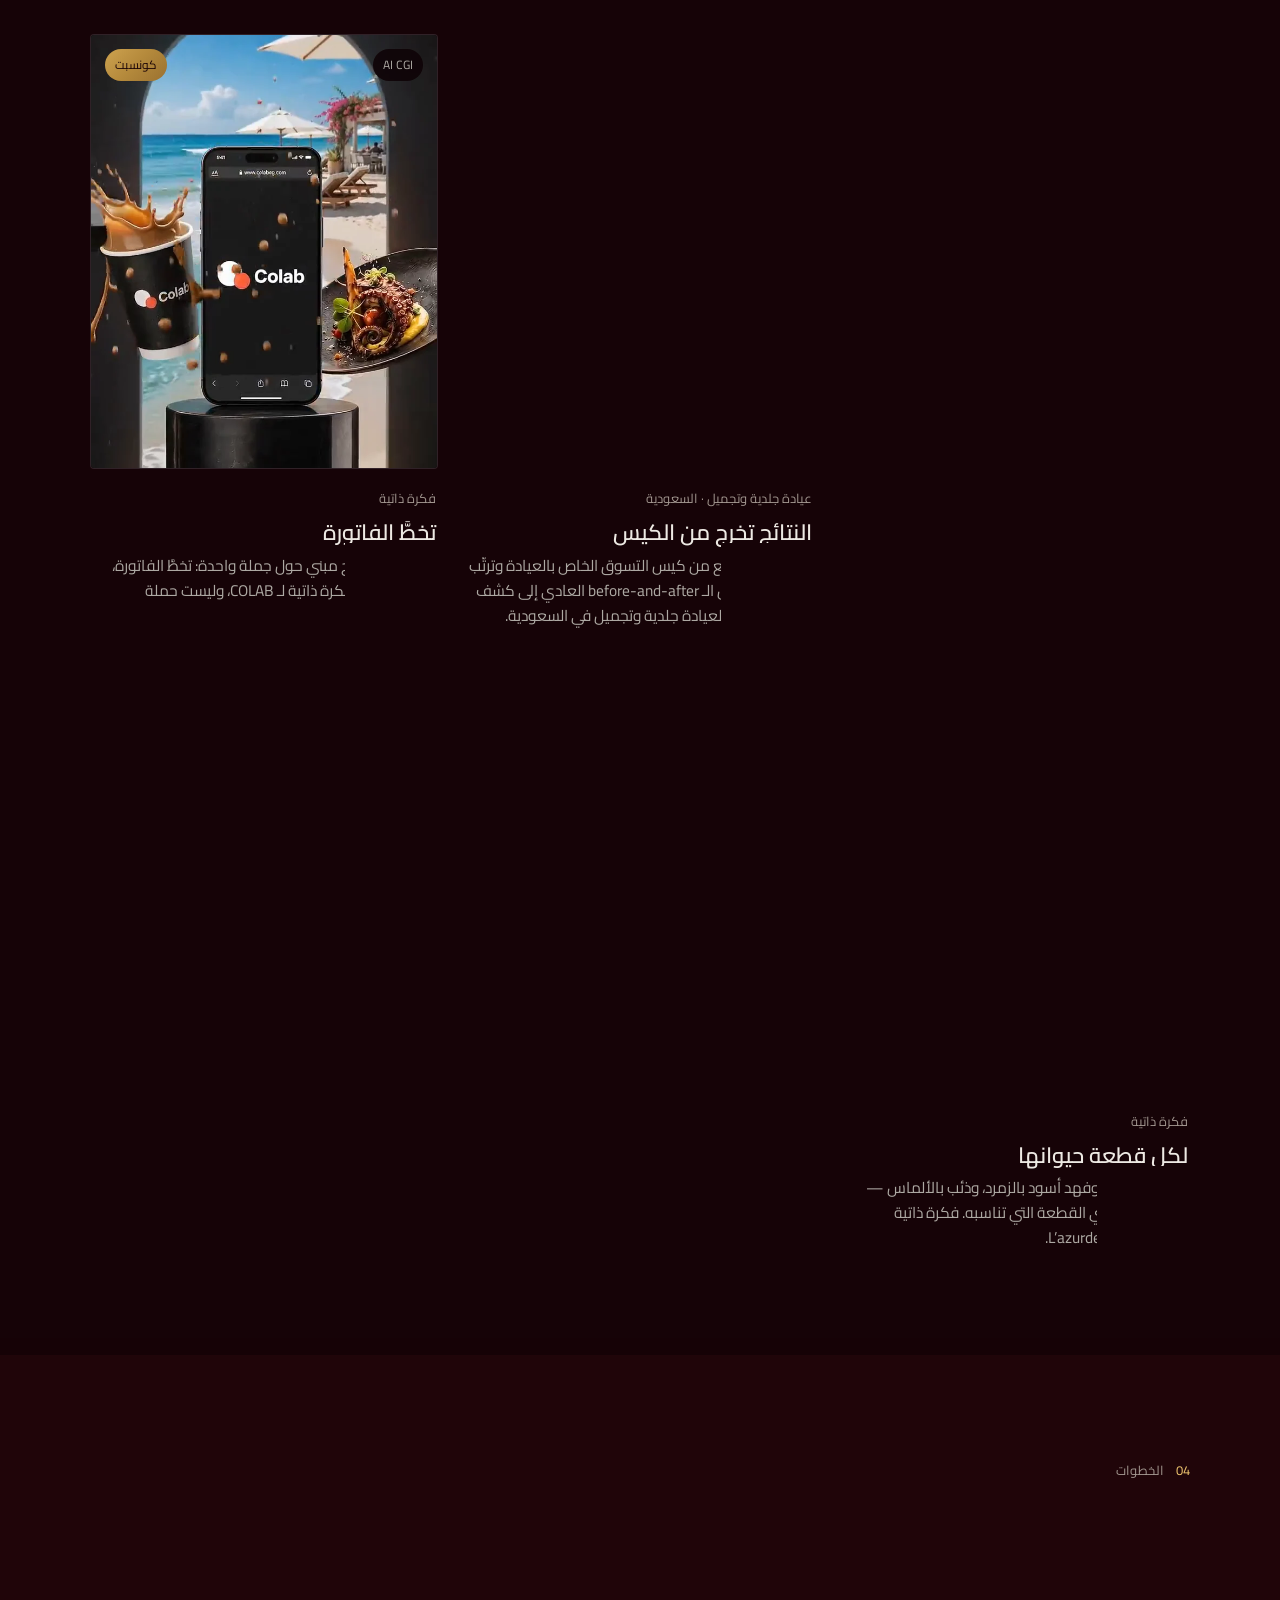
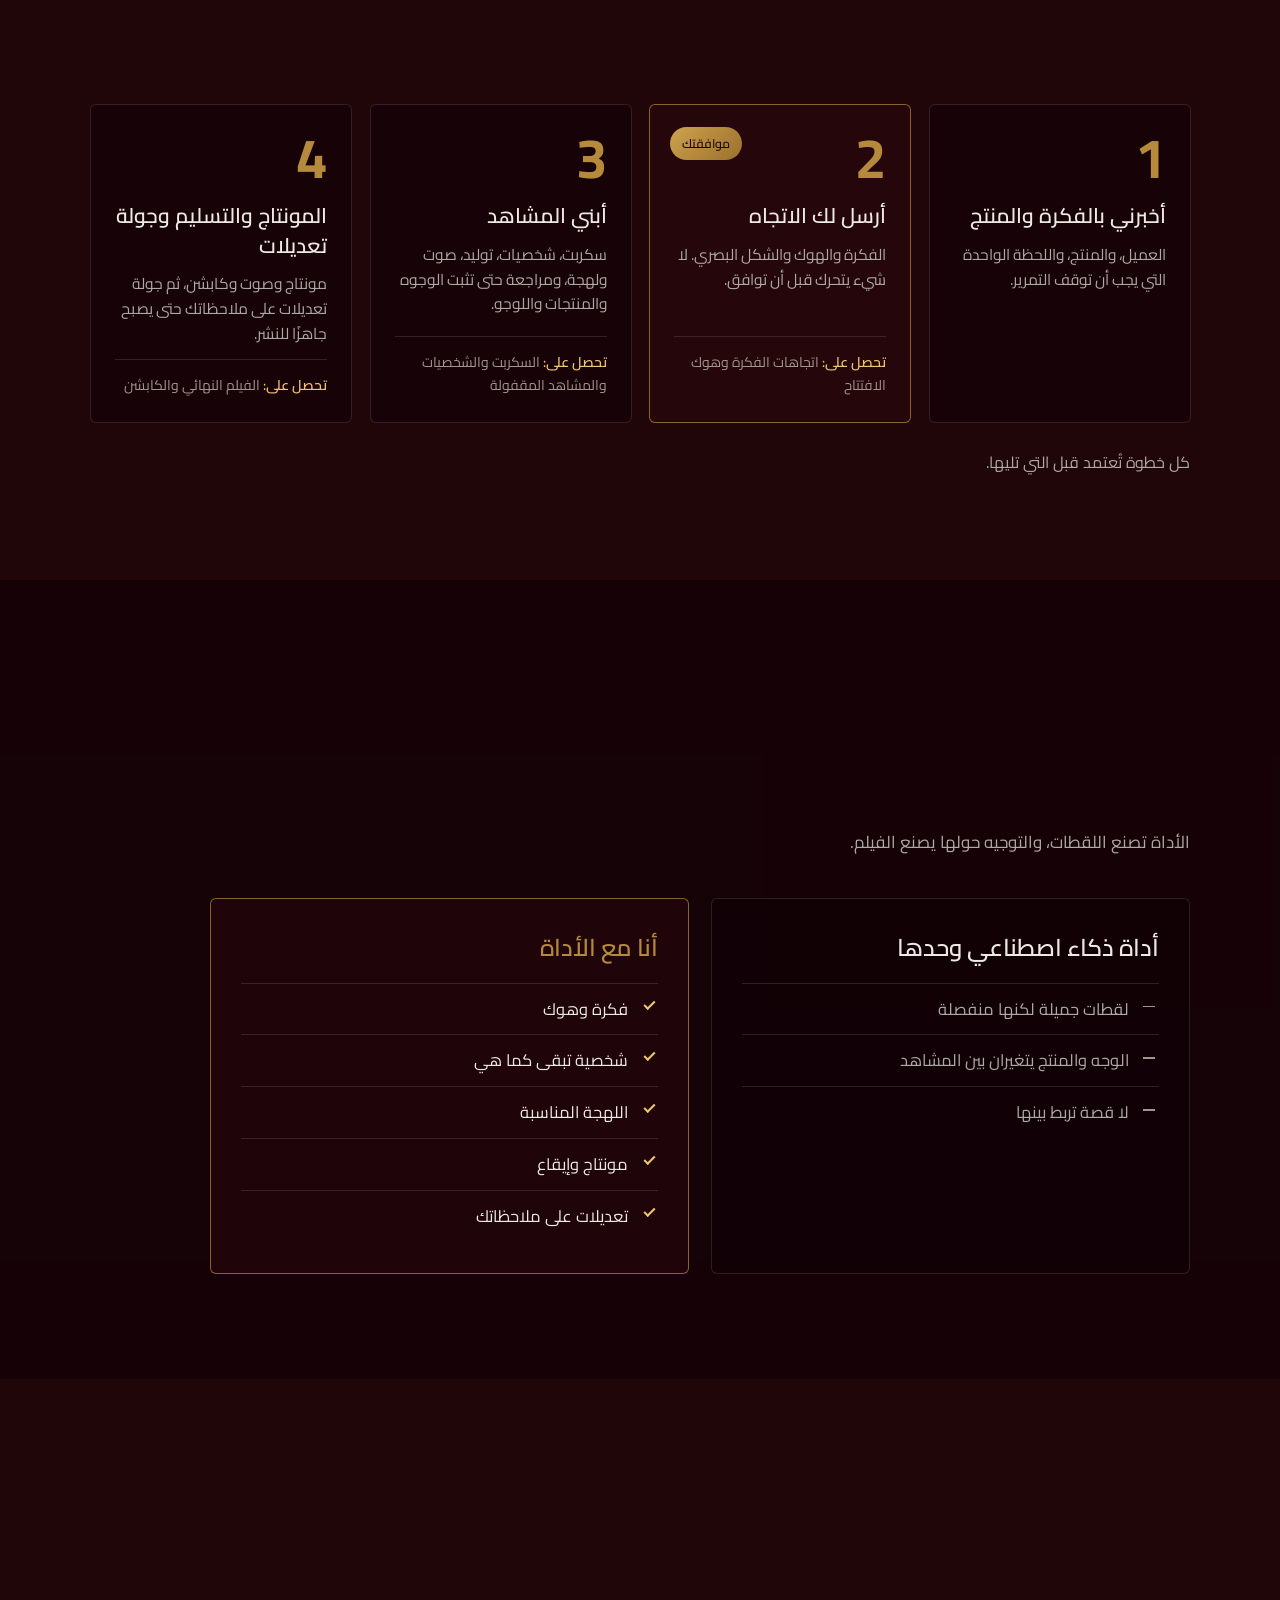
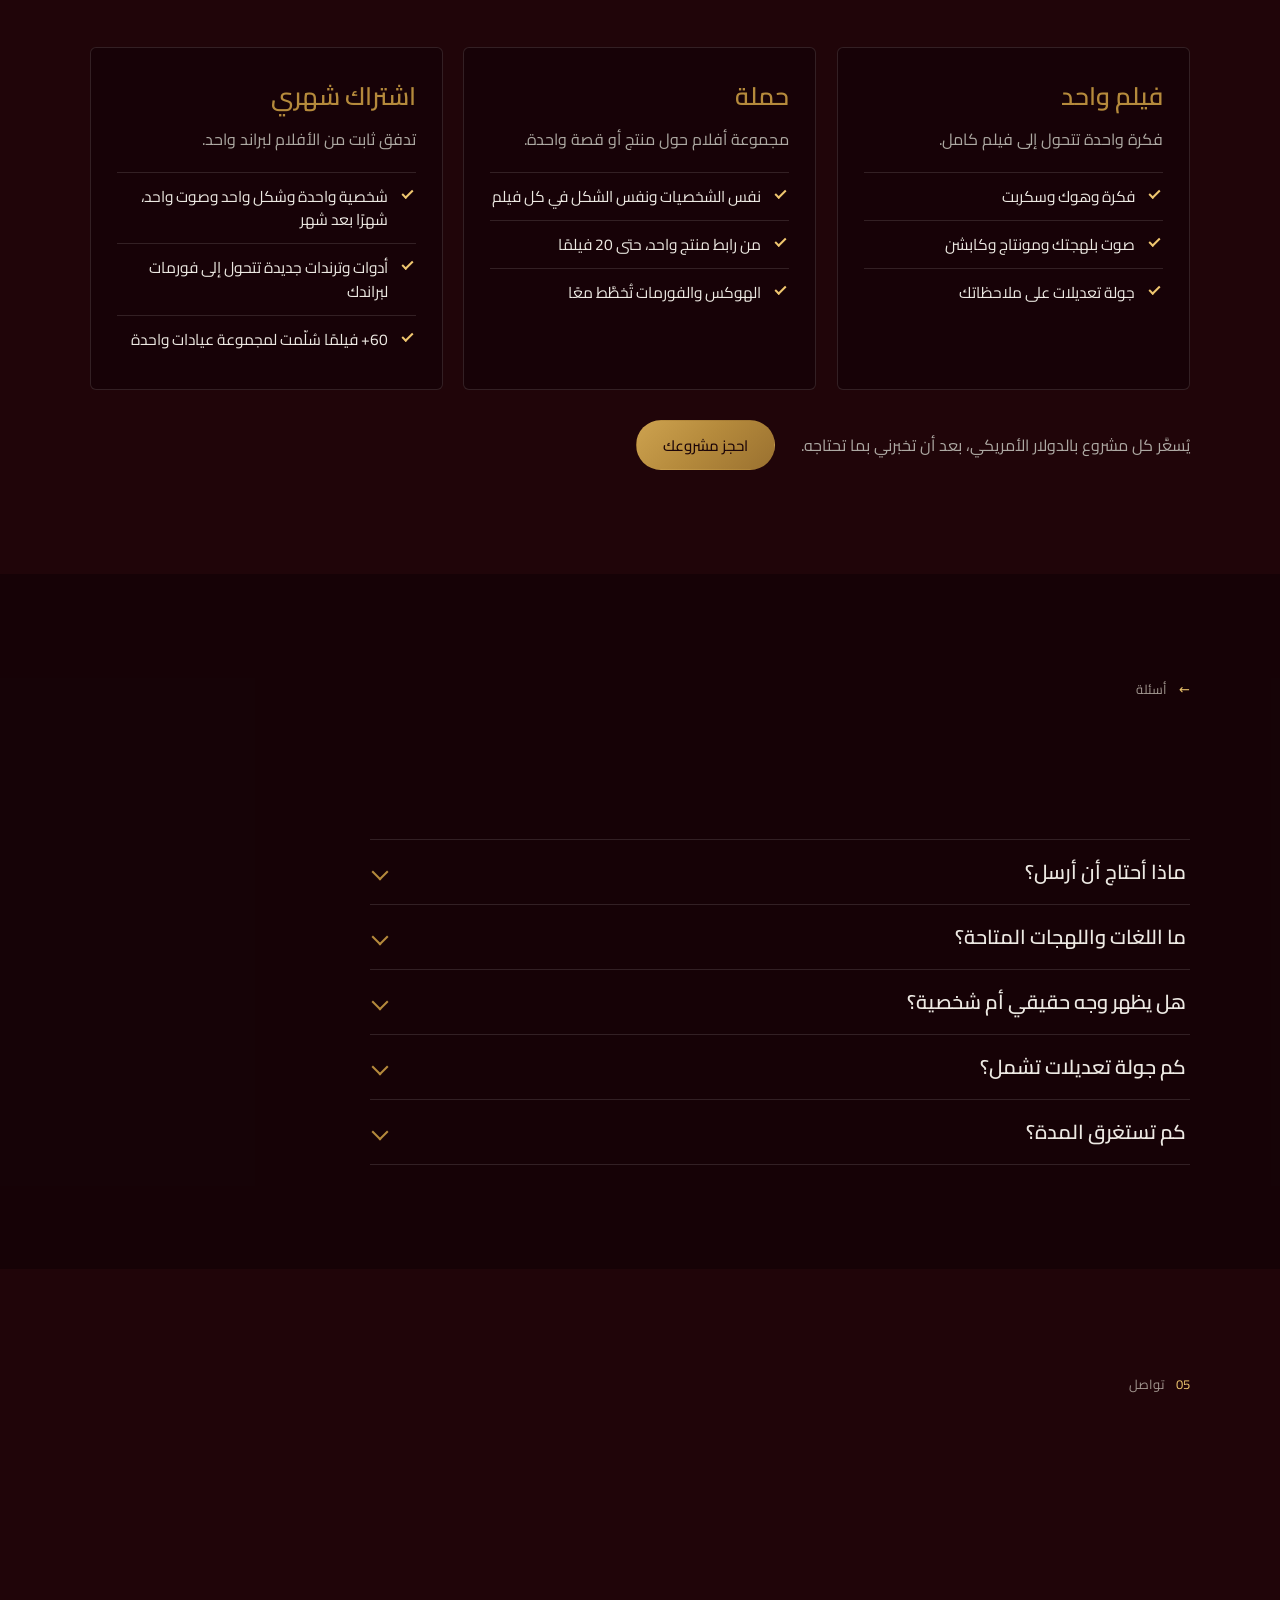
==== commit 14829c54: "Phase 6: lighter first load on phones The two character images were PNGs (about 430 KB each, one of " ====
--- a/ar/index.html
+++ b/ar/index.html
@@ -28,7 +28,7 @@
 <link rel="preconnect" href="https://fonts.googleapis.com">
 <link rel="preconnect" href="https://fonts.gstatic.com" crossorigin="anonymous">
 <link rel="stylesheet" href="https://fonts.googleapis.com/css2?family=Cairo:wght@400..800&amp;display=swap">
-<link rel="preload" as="image" href="/assets/char-sprite.webp">
+<link rel="preload" as="image" href="/assets/char-sprite.webp" fetchpriority="high">
 <script>document.documentElement.setAttribute('data-js','1');</script>
 <link rel="stylesheet" href="/styles.css">
 </head>
@@ -47,7 +47,7 @@
   <div class="float" id="hh-float" aria-hidden="true">
     <span class="float-glow"></span>
     <div class="char-tilt" id="hh-char2">
-      <img class="char-base" src="/assets/hadeer-full.png" alt="">
+      <img class="char-base" src="/assets/hadeer-full.webp" alt="" width="430" height="1011" loading="lazy" decoding="async">
     </div>
   </div>
 
@@ -227,7 +227,7 @@
     <section id="about" class="chap">
       <div class="wrap about-grid">
         <div class="portrait par">
-          <img class="portrait-char" src="/assets/about-look.png" alt="شخصية هدير حنفي ثلاثية الأبعاد" width="520" height="650">
+          <img class="portrait-char" src="/assets/about-look.webp" loading="lazy" decoding="async" alt="شخصية هدير حنفي ثلاثية الأبعاد" width="520" height="650">
         </div>
         <div>
           <div class="ch reveal"><span class="ch-num">02</span><span>عني</span></div>
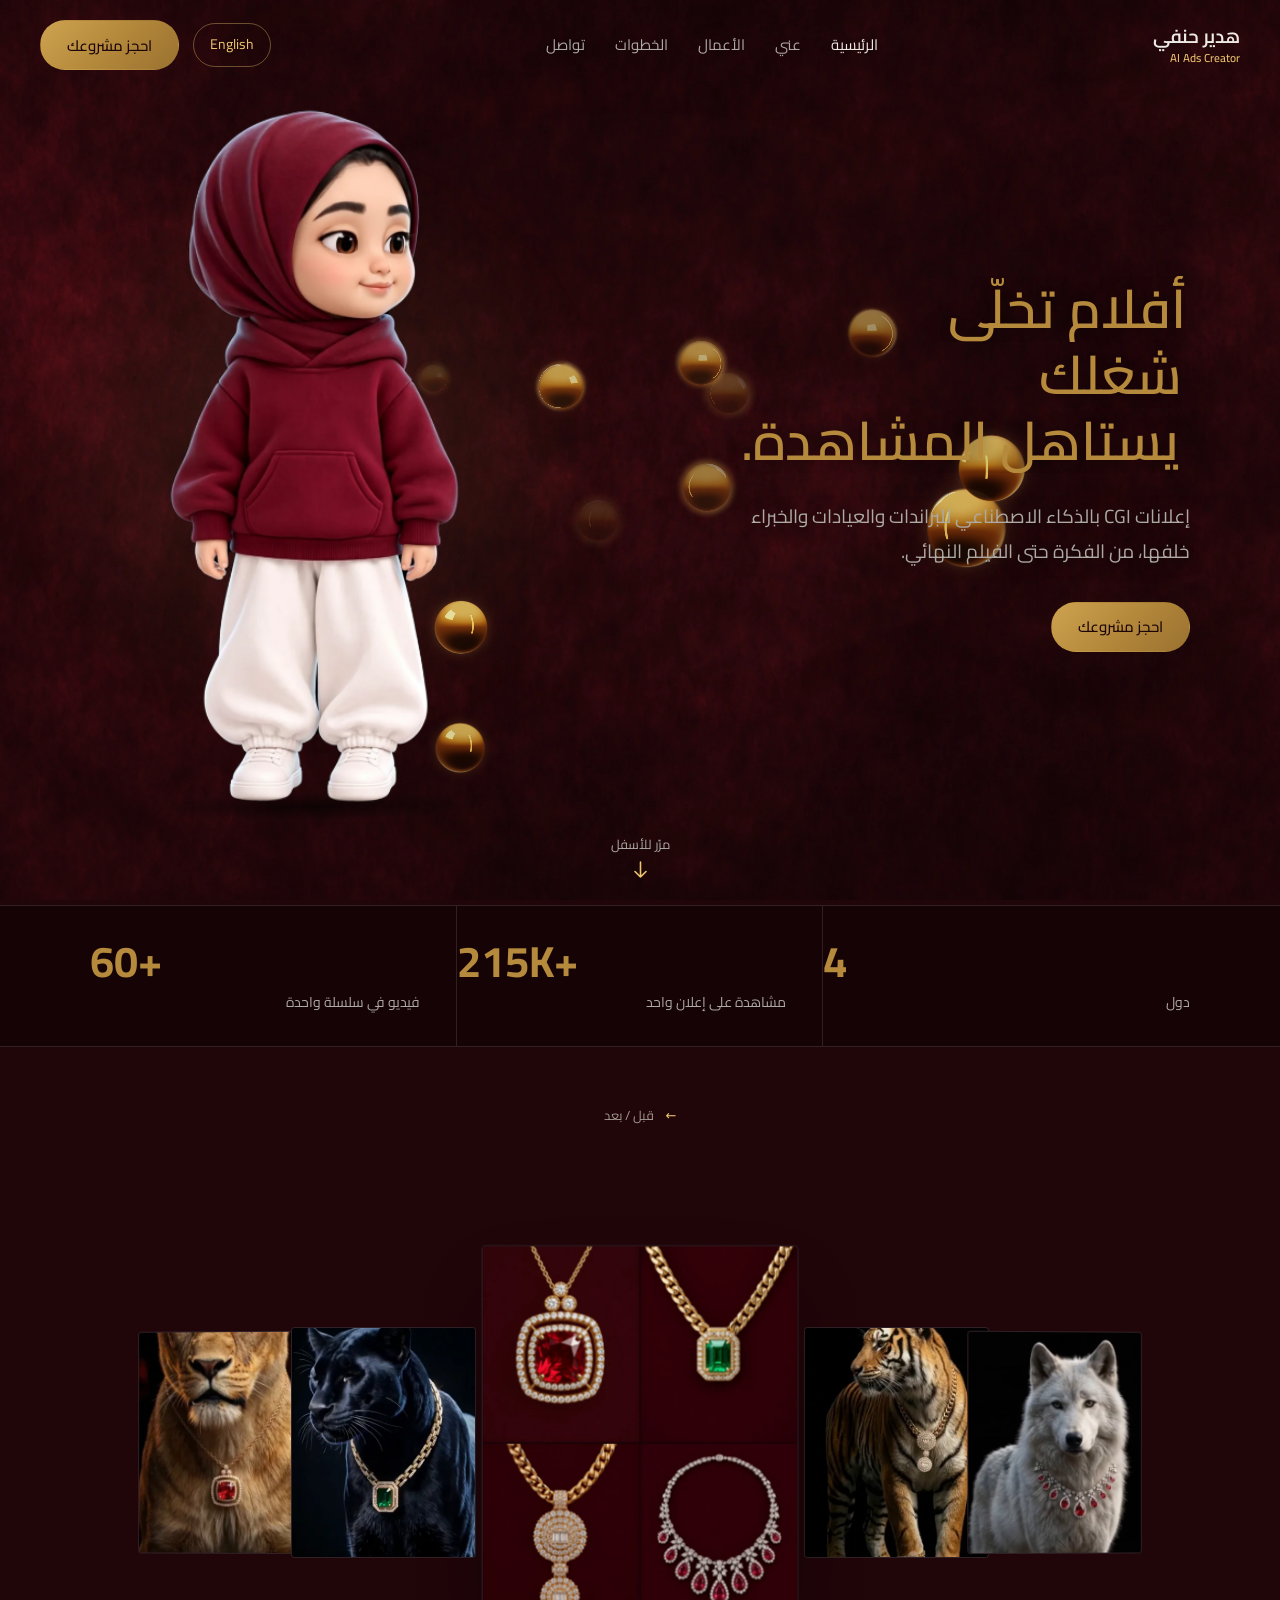
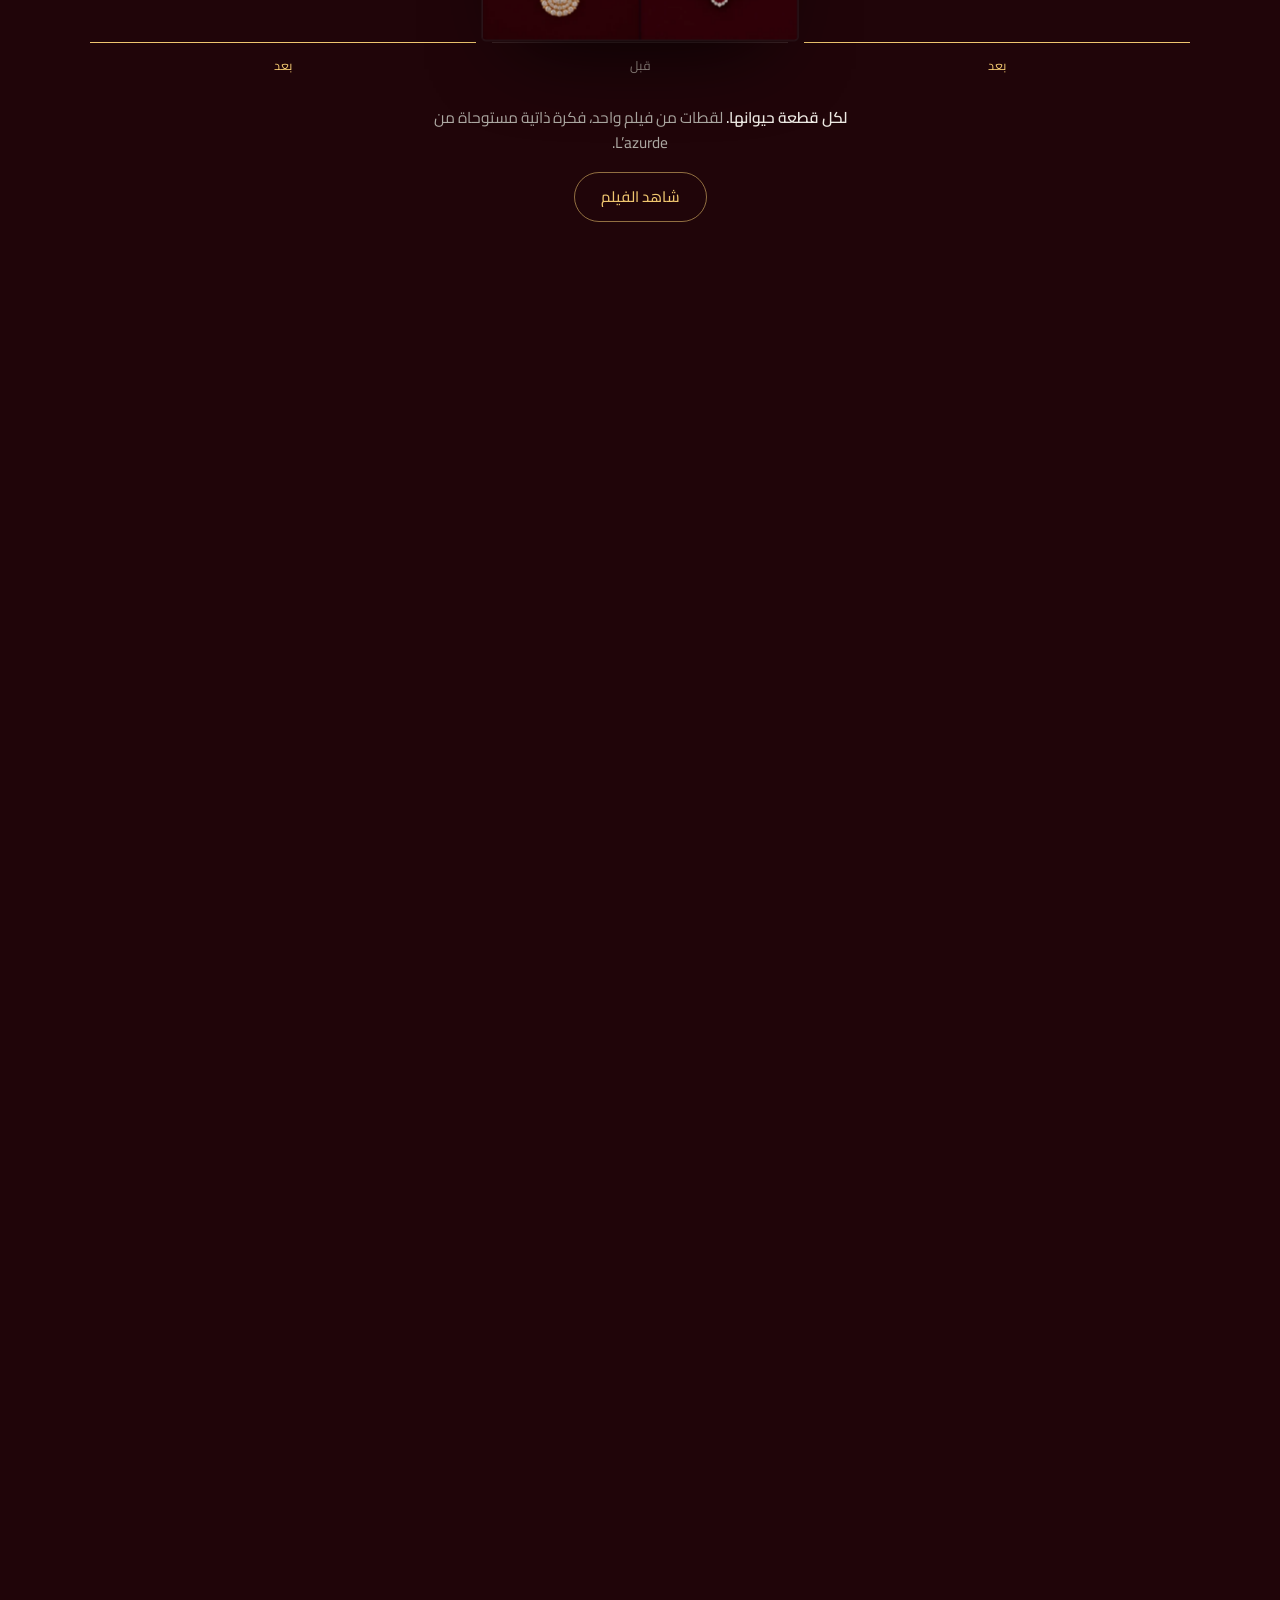
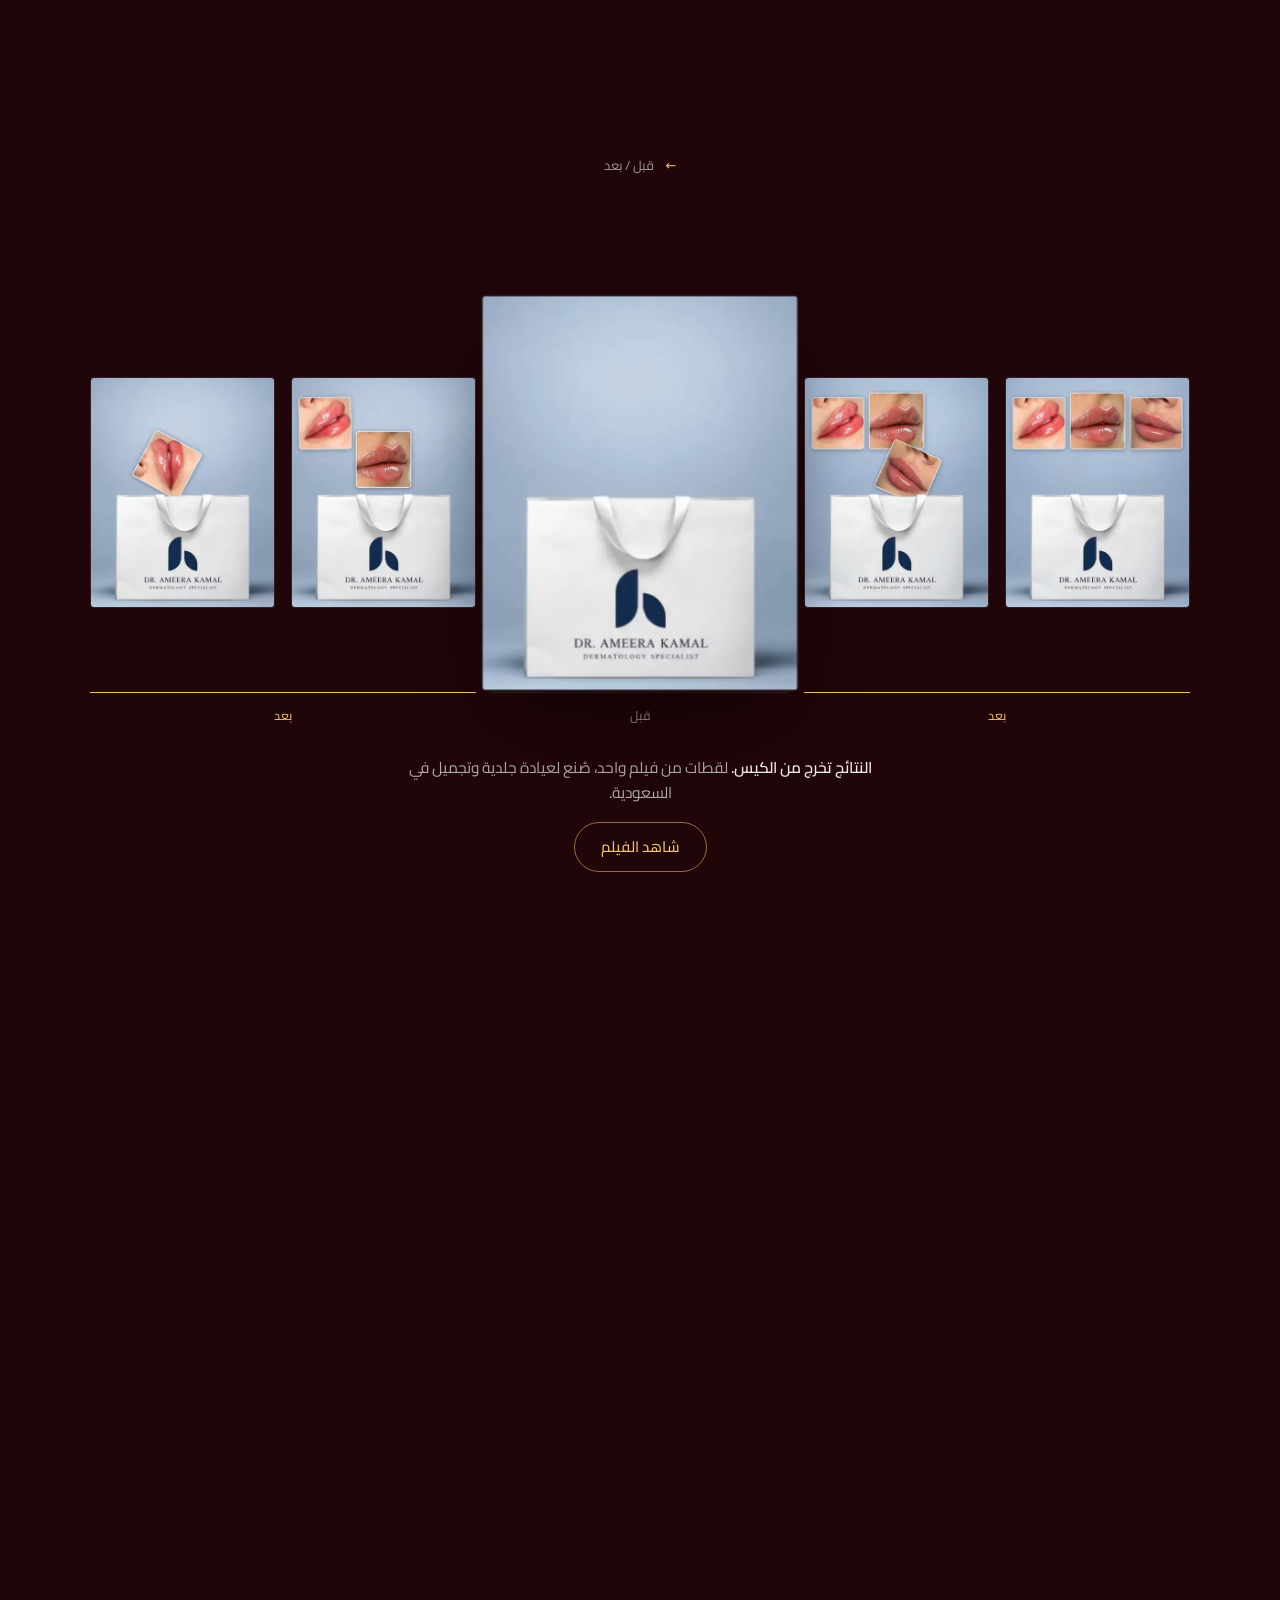
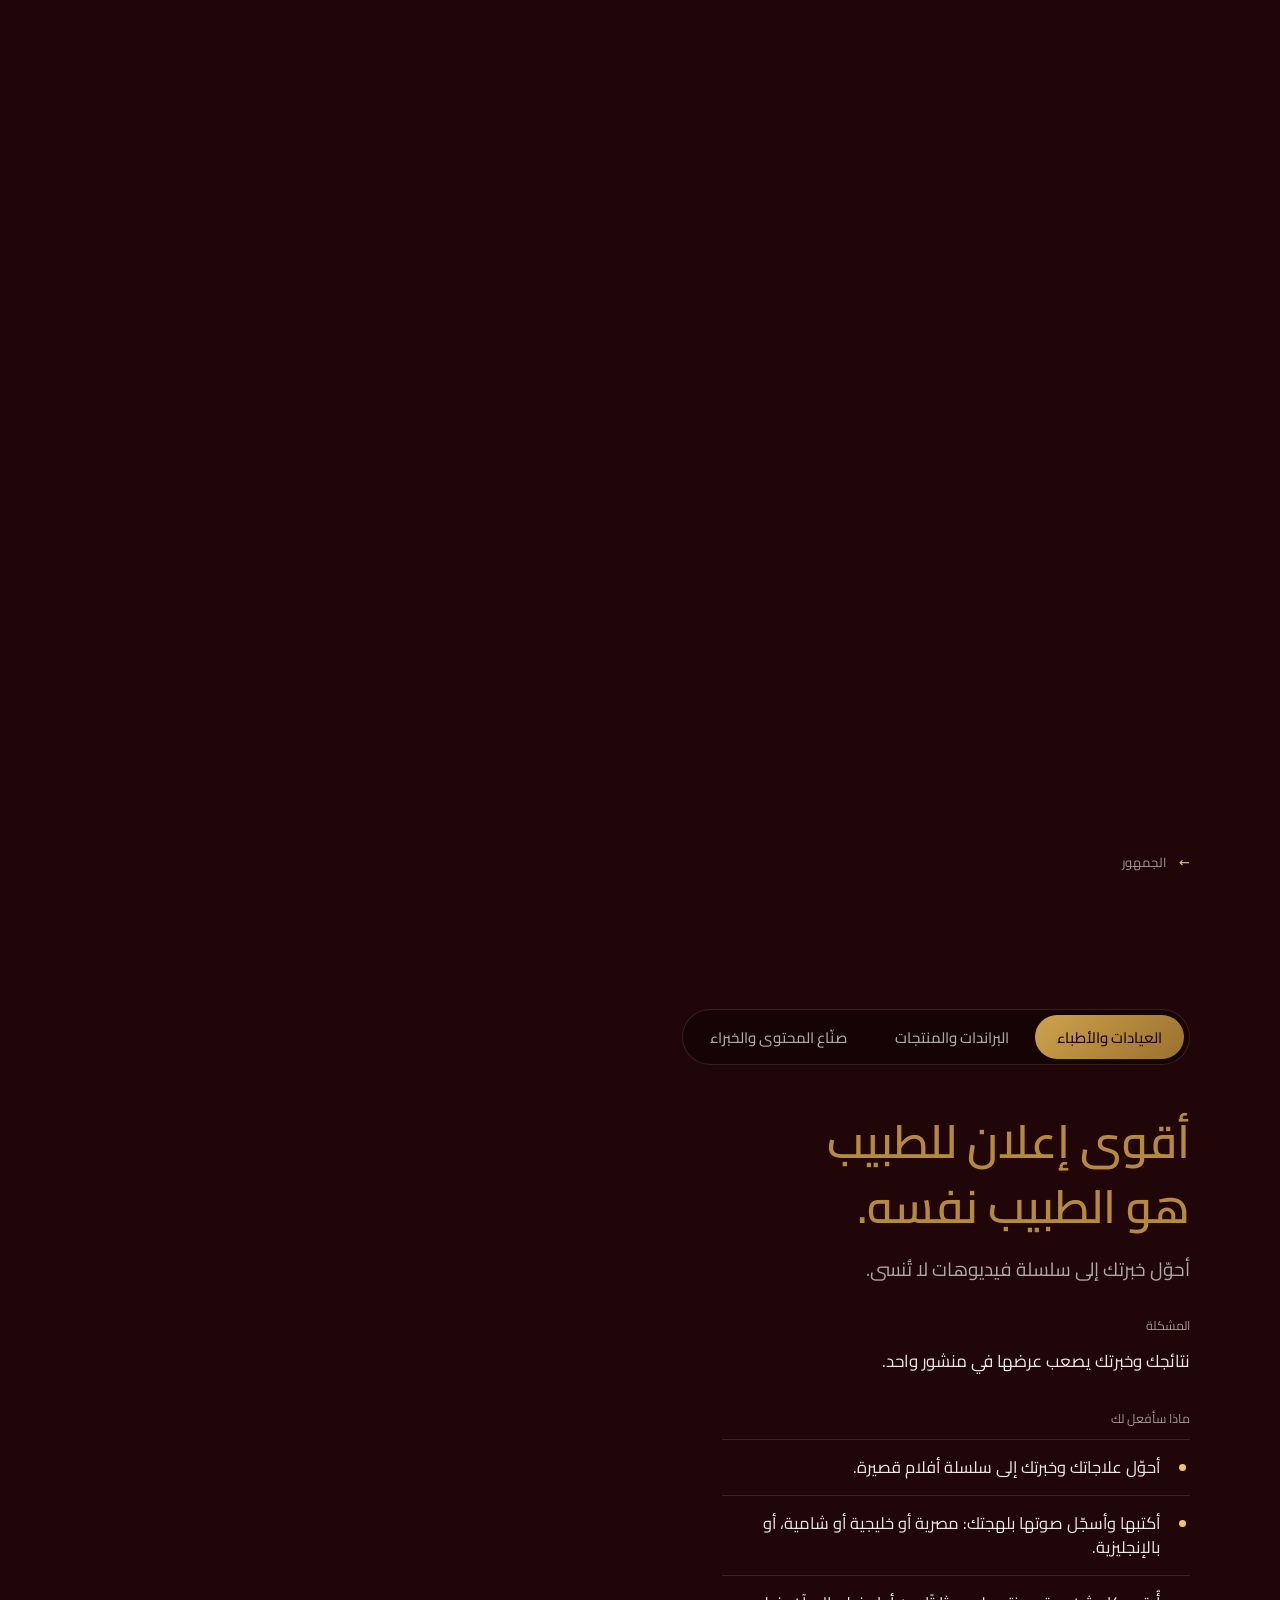
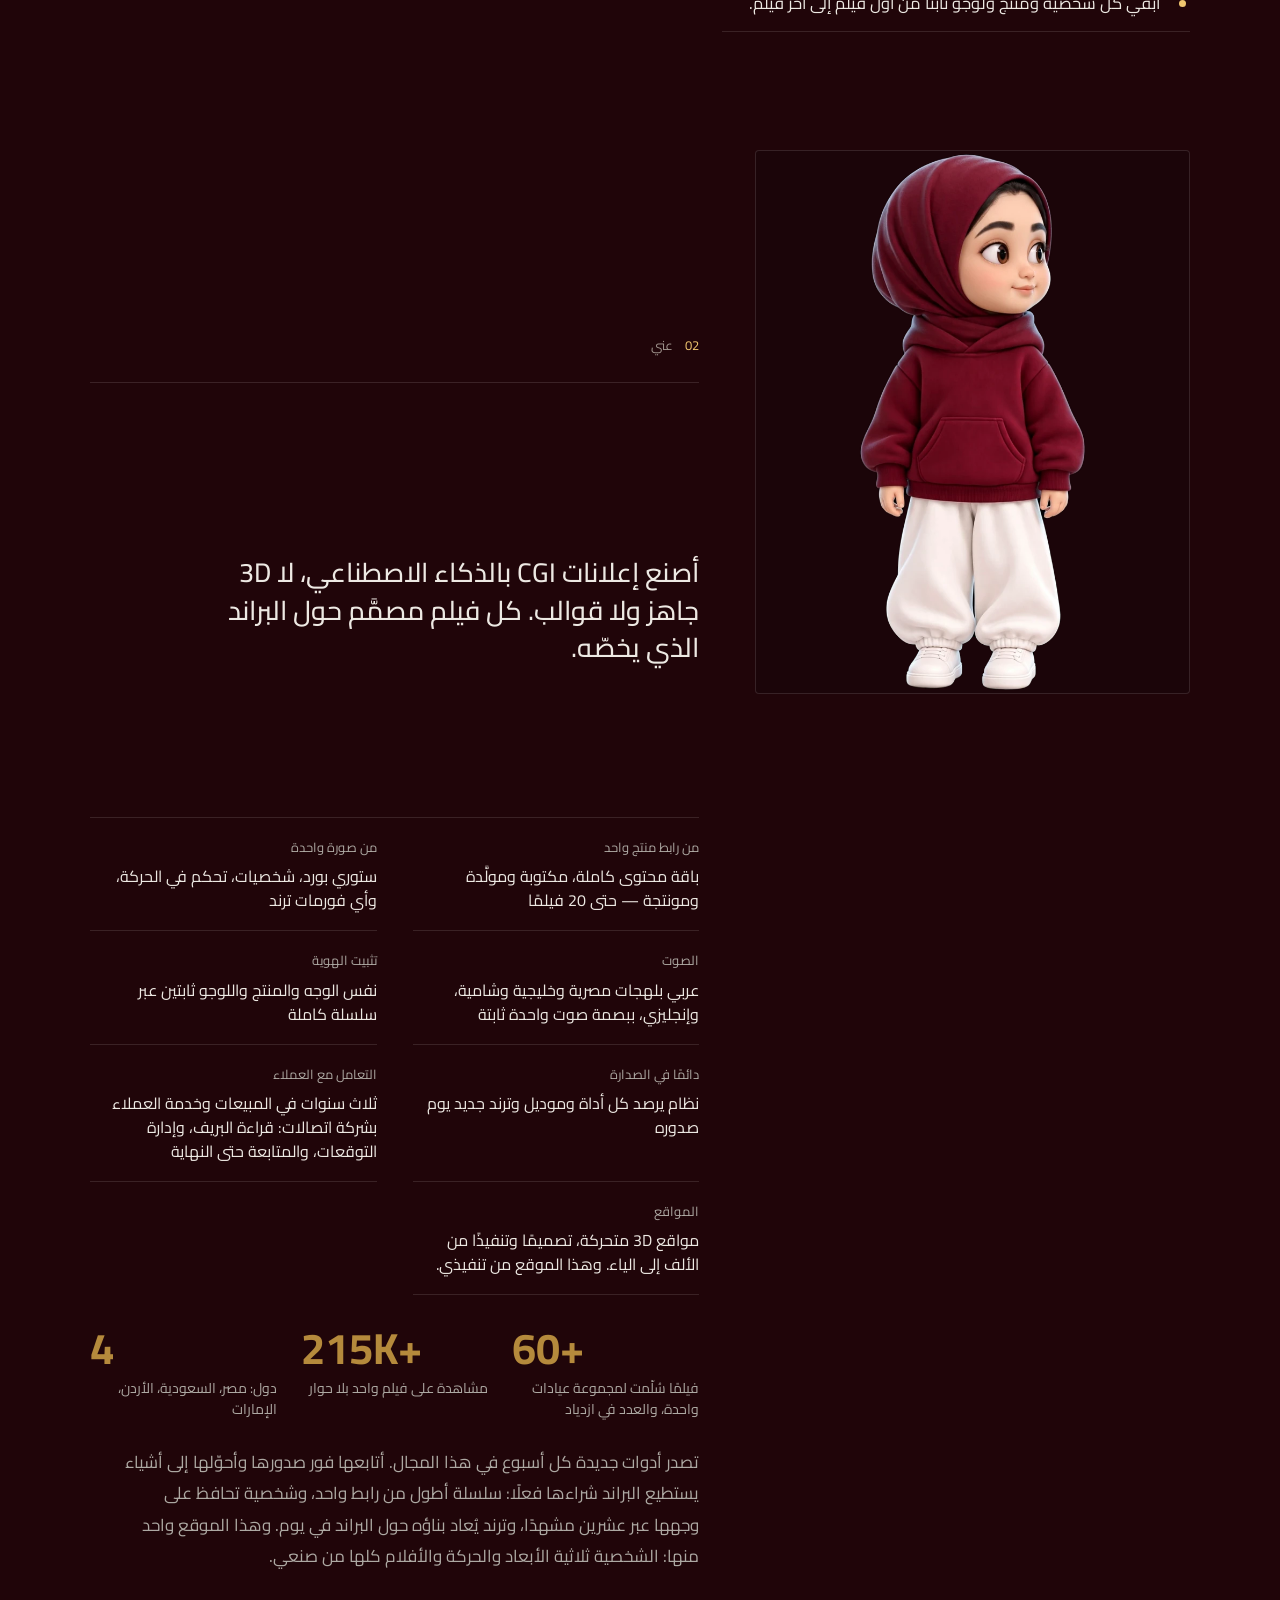
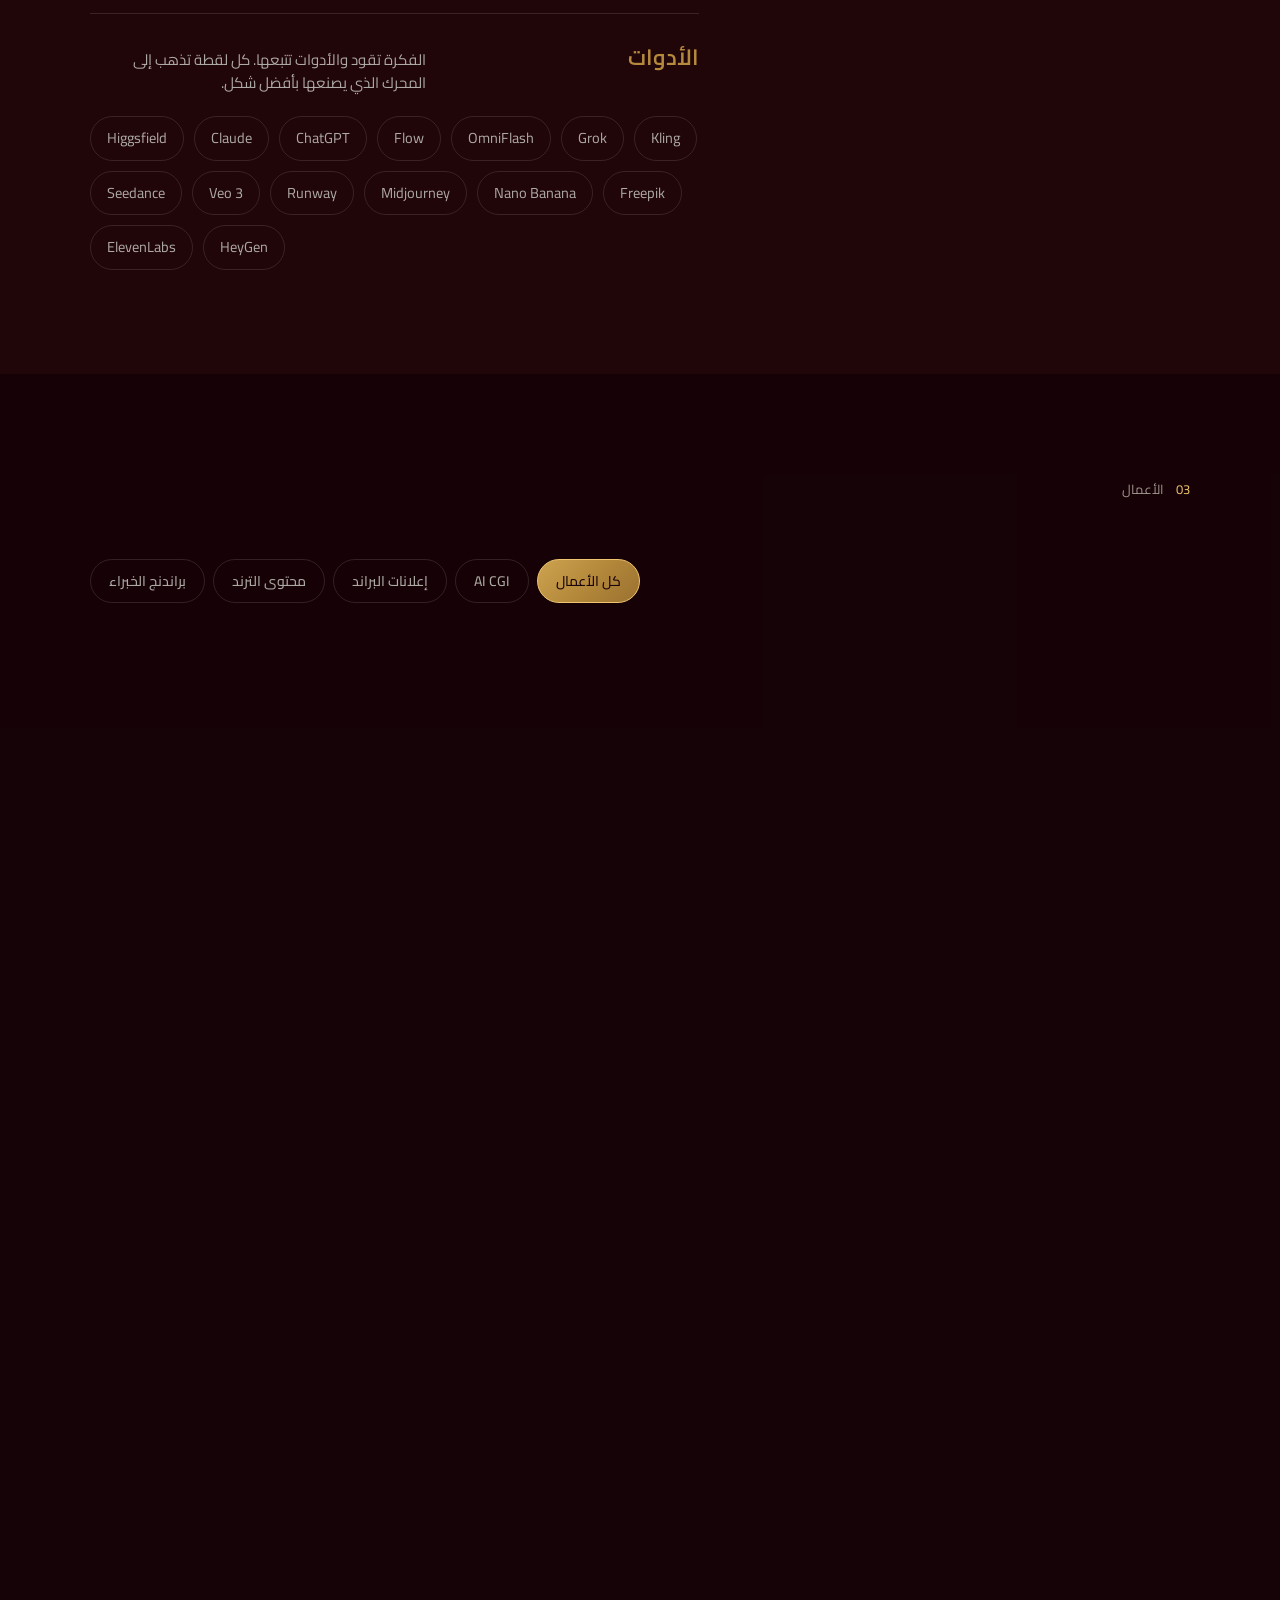
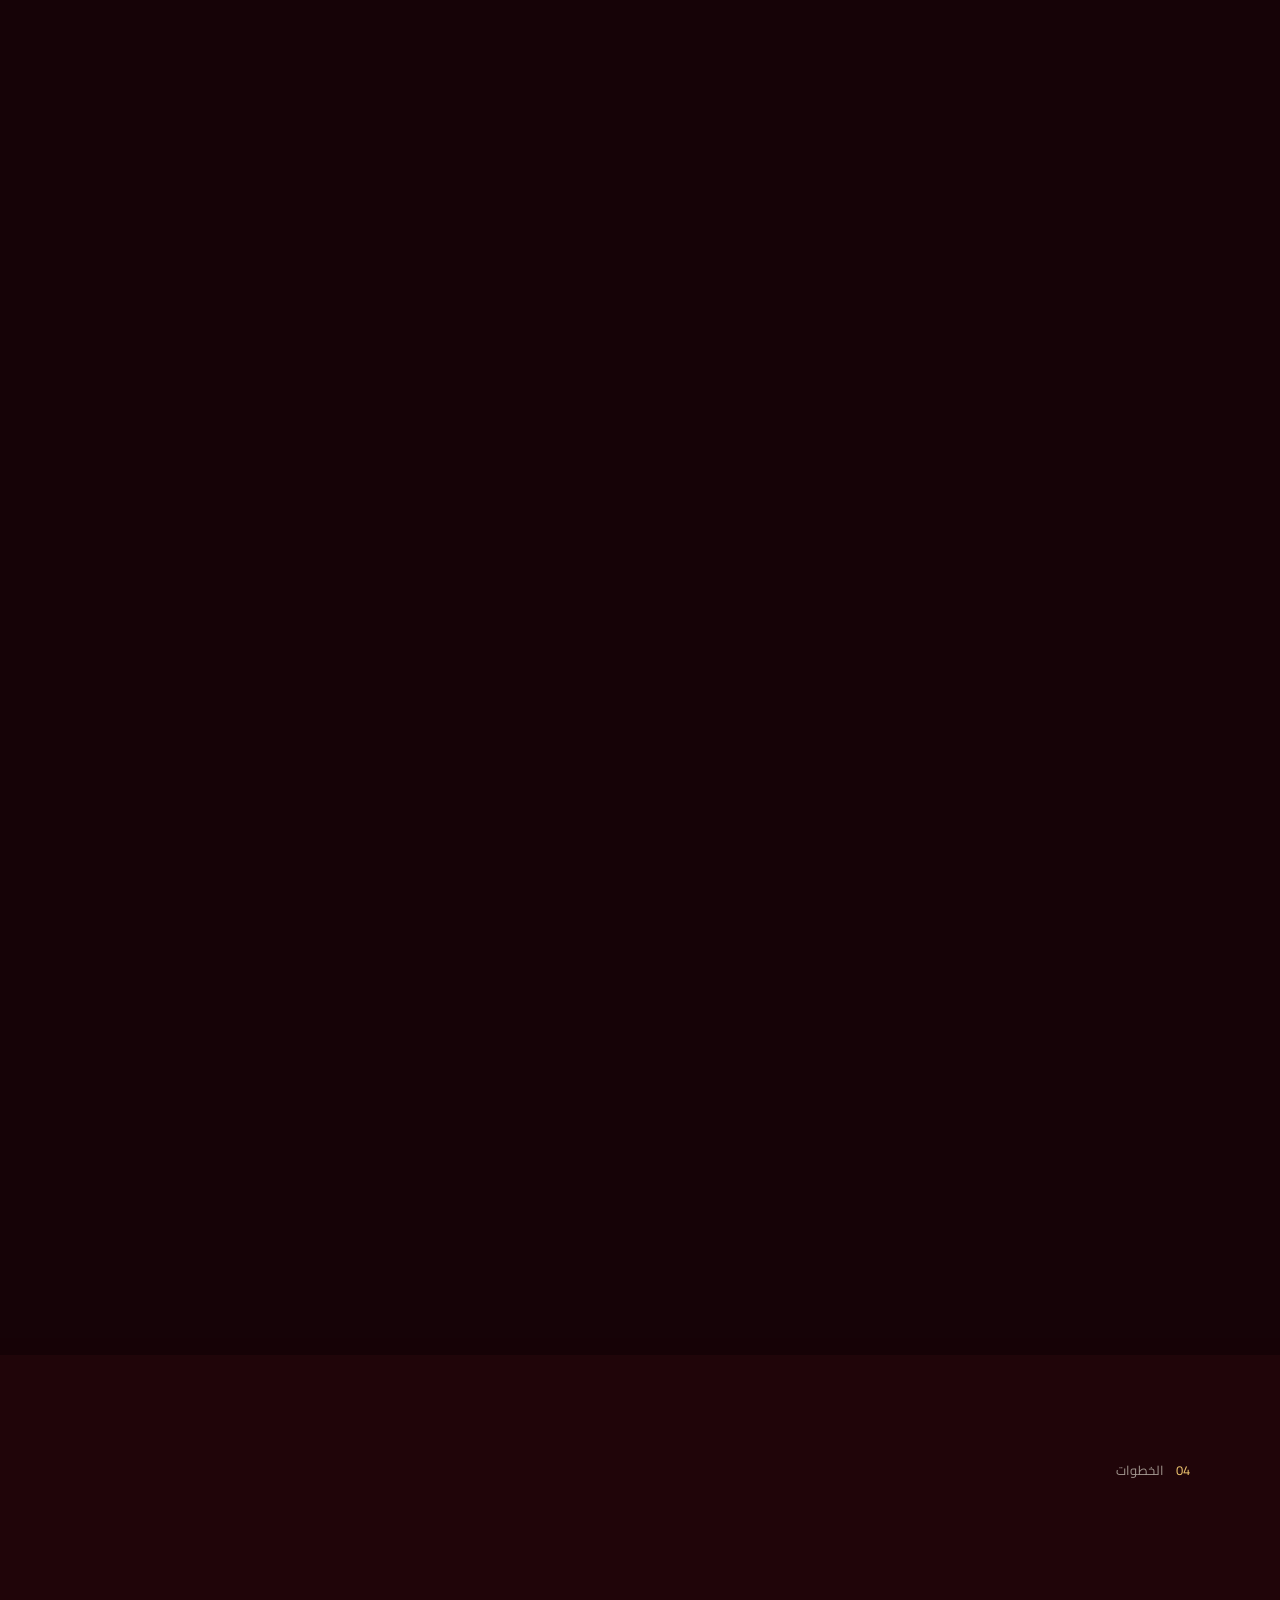
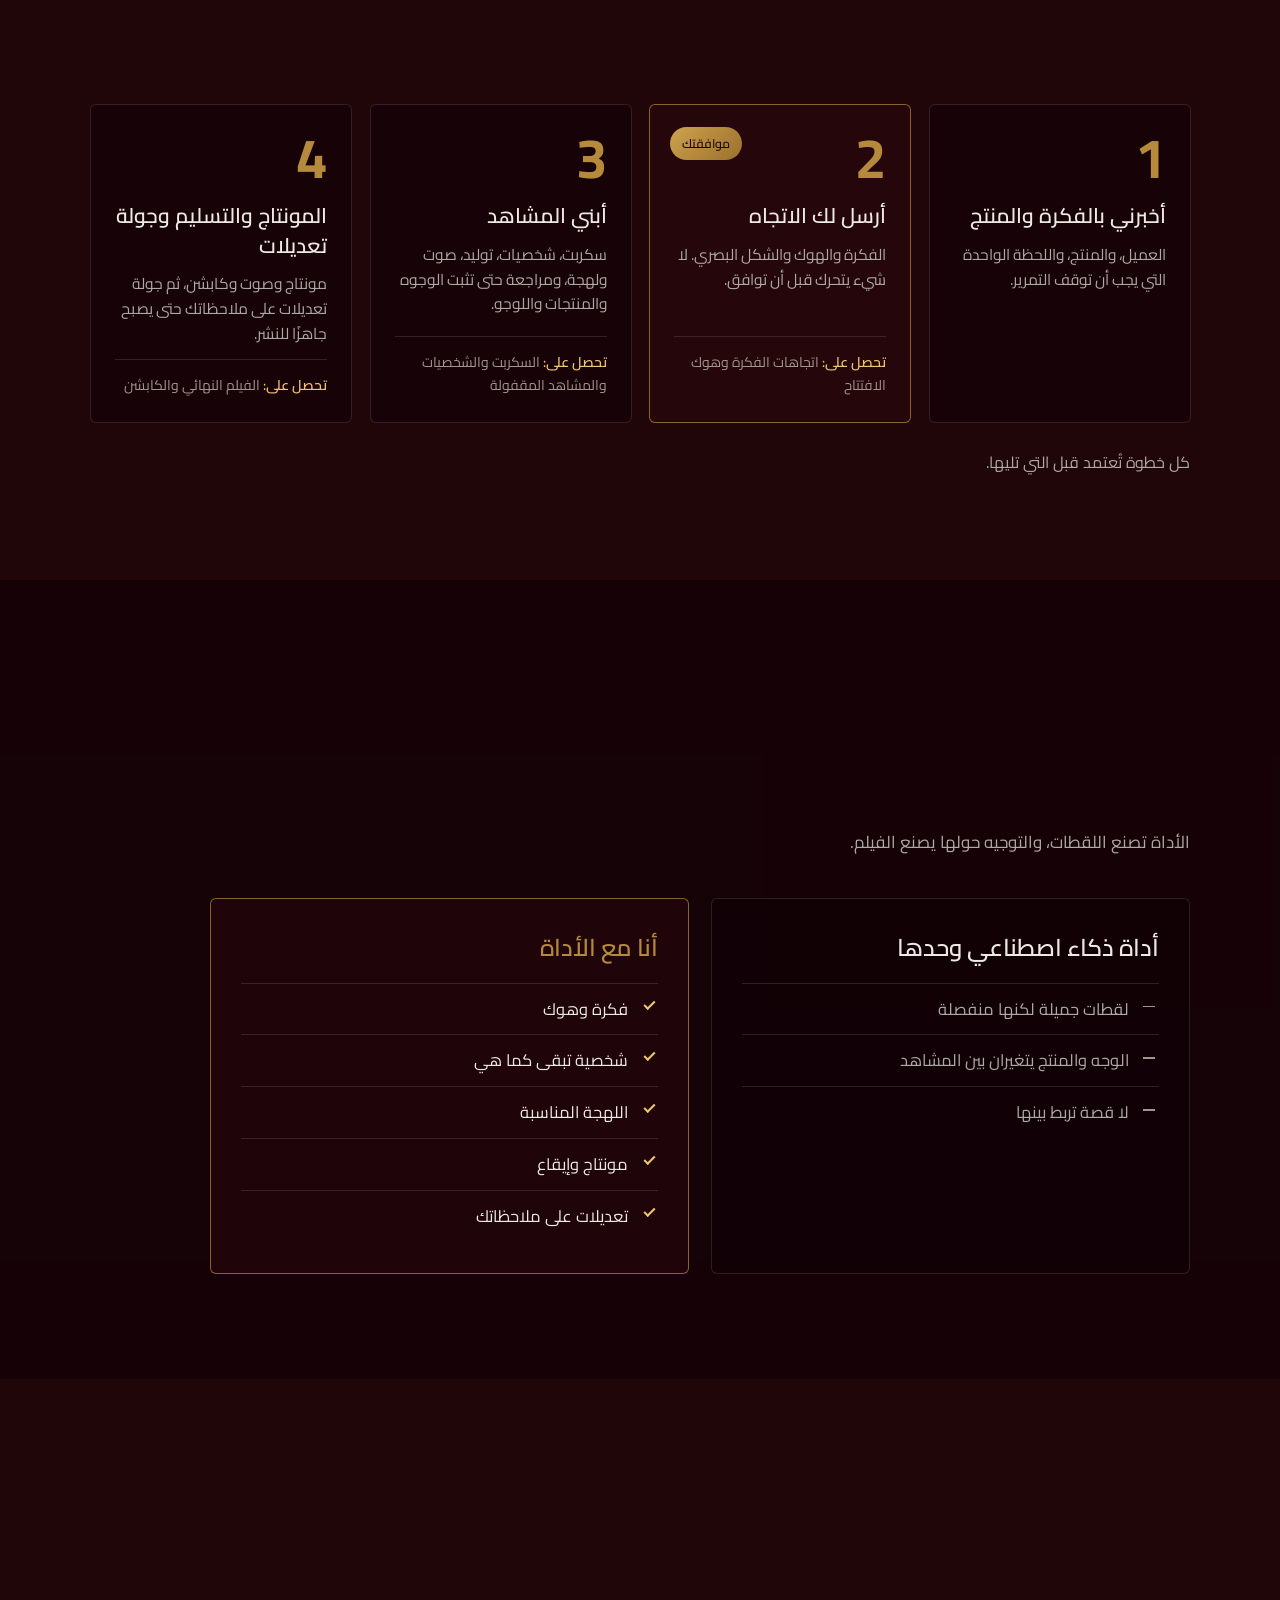
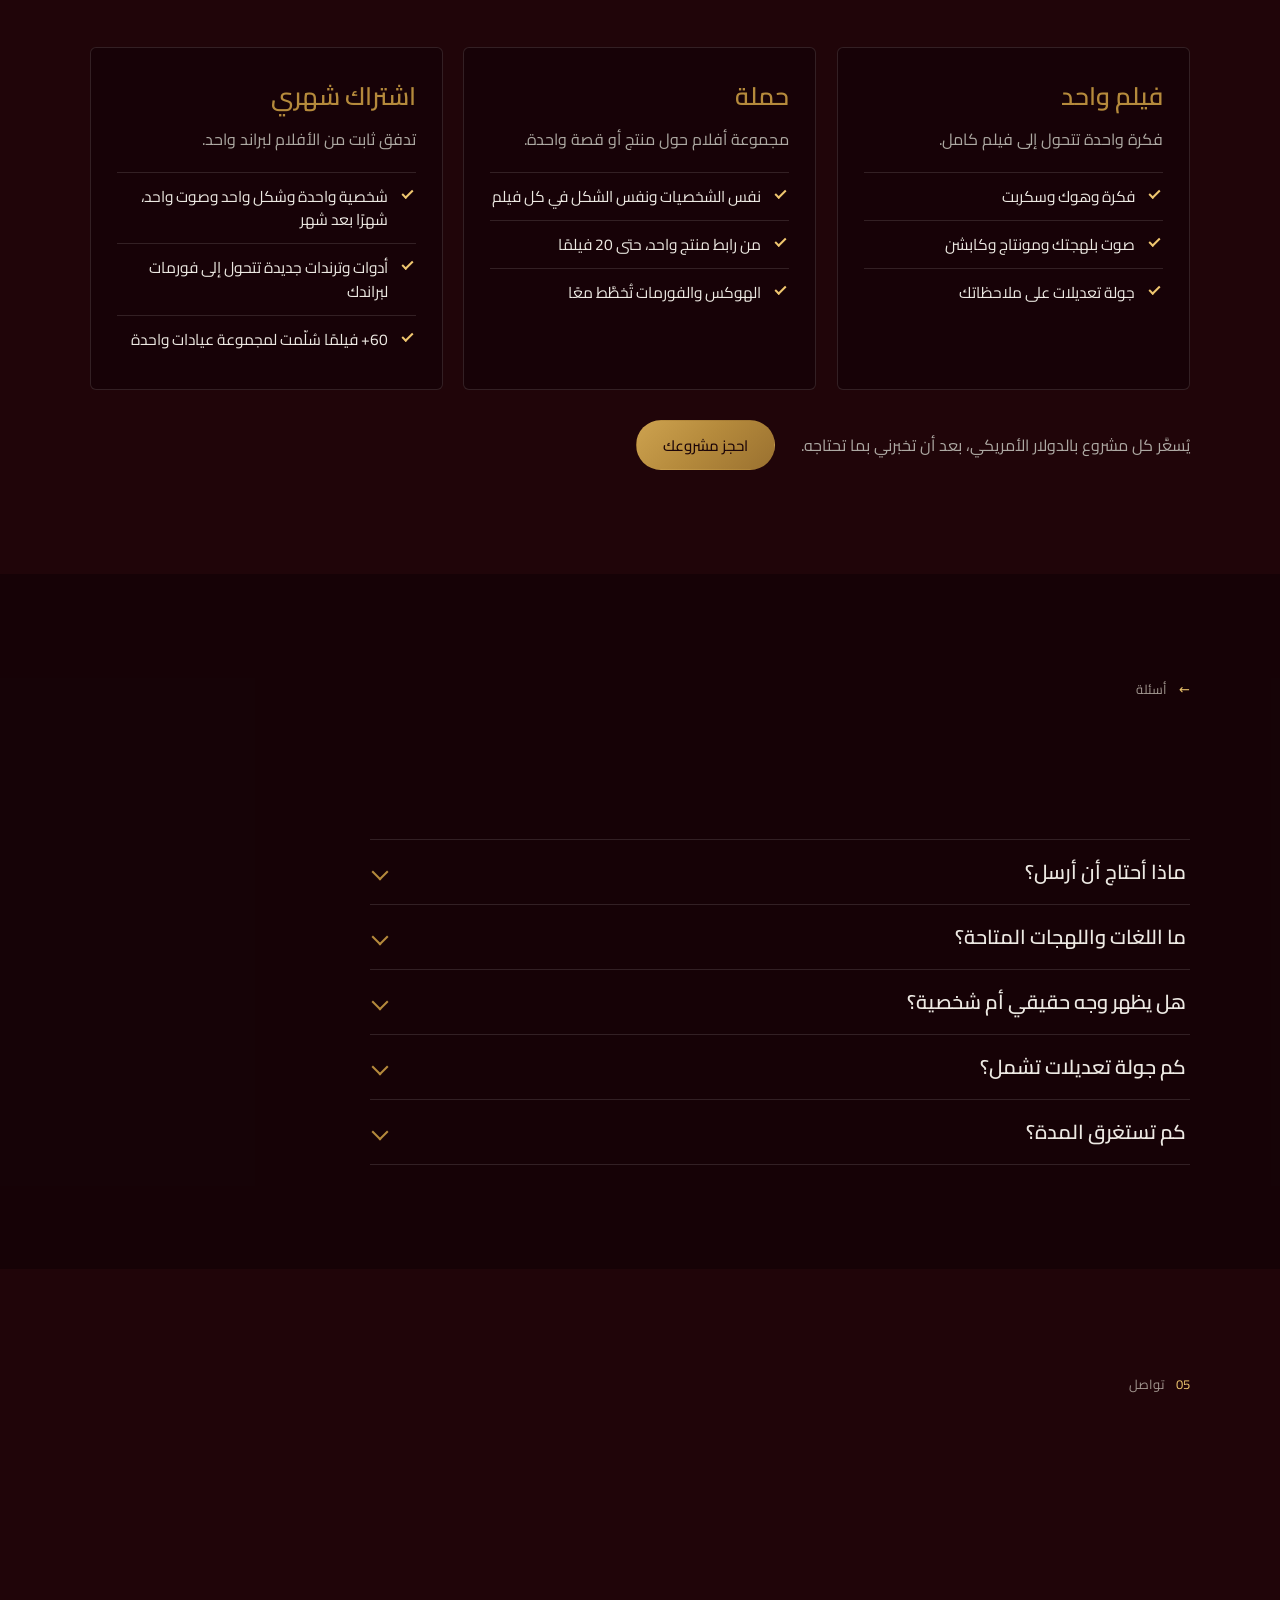
==== commit cdf71911: "Before/After on phones: shots fly out of the product card as you scroll Matches the reference record" ====
--- a/ar/index.html
+++ b/ar/index.html
@@ -120,9 +120,7 @@
               <figure class="ba-shot s3"><img src="/assets/ba-jw-3.webp" alt="نمر يرتدي سلسلة الألماس" width="400" height="500" loading="lazy" decoding="async"></figure>
               <figure class="ba-shot s4"><img src="/assets/ba-jw-4.webp" alt="ذئب أبيض يرتدي عقد الياقوت" width="400" height="500" loading="lazy" decoding="async"></figure>
               </div>
-              <span class="ba-state" aria-hidden="true">بعد</span>
-            </div>
-            <p class="ba-hint">اضغط مع الاستمرار لمشاهدة «قبل»، وضغطة خفيفة للتبديل.</p>
+            </div>
             <div class="ba-foot">
               <p class="ba-cap"><strong>لكل قطعة حيوانها.</strong> لقطات من فيلم واحد، فكرة ذاتية مستوحاة من L’azurde.</p>
               <button class="btn btn-line ba-watch" type="button" data-film="/assets/w10.mp4">شاهد الفيلم</button>
@@ -151,9 +149,7 @@
               <figure class="ba-shot s3"><img src="/assets/ba-3.webp" alt="صورة نتيجة ثالثة تخرج من الكيس" width="400" height="500" loading="lazy" decoding="async"></figure>
               <figure class="ba-shot s4"><img src="/assets/ba-4.webp" alt="الصور الثلاث مرتبة فوق الكيس" width="400" height="500" loading="lazy" decoding="async"></figure>
               </div>
-              <span class="ba-state" aria-hidden="true">بعد</span>
-            </div>
-            <p class="ba-hint">اضغط مع الاستمرار لمشاهدة «قبل»، وضغطة خفيفة للتبديل.</p>
+            </div>
             <div class="ba-foot">
               <p class="ba-cap"><strong>النتائج تخرج من الكيس.</strong> لقطات من فيلم واحد، صُنع لعيادة جلدية وتجميل في السعودية.</p>
               <button class="btn btn-line ba-watch" type="button" data-film="/assets/w8.mp4">شاهد الفيلم</button>
--- a/styles.css
+++ b/styles.css
@@ -156,7 +156,6 @@
 .ba-cap { margin: 0; max-width: 52ch; font-size: 15.5px; line-height: 1.6; color: var(--ink-2); }
 .ba-cap strong { font-weight: 600; color: var(--ink); }
 .ba-after { display: contents; }
-.ba-state, .ba-hint { display: none; }
 @media (min-width: 901px) {
   .ba-before { grid-column: 3; grid-row: 1; }
   .ba-lab-before { grid-column: 3; grid-row: 2; }
@@ -347,20 +346,33 @@
   .numbers .stat { padding: 24px 0 24px 16px; }
   .numbers .stat strong { font-size: clamp(26px, 8vw, 36px); }
   .numbers .stat span { font-size: 12.5px; }
+  /* phones: the product card sits on top and the four shots fly out of it into a 2x2 grid as you scroll (like the reference) */
   .ba-track { height: auto; }
-  .ba-stage { position: static; min-height: 0; padding: 64px 0 0; }
-  .ba-head { margin-bottom: 28px; }
-  /* one card you touch: it shows the After, and the Before while you hold it (a quick tap keeps it) */
-  .ba-board { display: block; position: relative; max-width: 420px; aspect-ratio: 4 / 5; overflow: hidden; border: 1px solid var(--line); border-radius: 6px; background: #14040a; touch-action: pan-y; cursor: pointer; user-select: none; -webkit-user-select: none; -webkit-touch-callout: none; outline-offset: 4px; }
-  .ba-board img { pointer-events: none; -webkit-touch-callout: none; }
-  .ba-after { position: absolute; inset: 0; display: grid; grid-template-columns: 1fr 1fr; grid-template-rows: 1fr 1fr; gap: 3px; transition: opacity .28s var(--ease); }
-  .ba-shot { aspect-ratio: auto; border: 0; border-radius: 0; transform: none; opacity: 1; }
-  .ba-before { position: absolute; inset: 0; z-index: 2; width: 100%; aspect-ratio: auto; border: 0; border-radius: 0; box-shadow: none; transform: none; opacity: 0; transition: opacity .28s var(--ease); }
-  .ba-board.show-before .ba-before { opacity: 1; }
-  .ba-board.show-before .ba-after { opacity: 0; }
+  .ba-stage { position: static; min-height: 0; padding: 56px 0 0; }
+  .ba-head { margin-bottom: 20px; }
+  .ba-board { position: relative; display: grid; grid-template-columns: minmax(0, 1fr); gap: 18px; width: 100%; max-width: 420px; margin: 0 auto; perspective: none; }
+  .ba-before { grid-row: 1; justify-self: center; width: 40%; transform: none; }
   .ba-lab { display: none; }
-  .ba-state { display: block; position: absolute; left: 14px; top: 14px; z-index: 3; padding: 6px 12px; border-radius: 999px; background: rgba(14, 3, 6, .88); color: var(--accent); font-size: 12.5px; letter-spacing: .06em; pointer-events: none; }
-  .ba-hint { display: block; margin: 14px 0 0; text-align: center; font-size: 13.5px; color: var(--ink-3); }
+  .ba-lab-before { display: block; position: absolute; top: -10px; left: 50%; z-index: 3; transform: translateX(-50%); padding: 5px 12px; border-radius: 999px; background: rgba(14, 3, 6, .92); color: var(--accent); font-size: 12.5px; letter-spacing: .04em; text-transform: none; white-space: nowrap; }
+  .ba-lab-before::before { display: none; }
+  .ba-after { grid-row: 2; align-self: stretch; display: grid; grid-template-columns: 1fr 1fr; gap: 8px; }
+  .ba-shot { border-radius: 6px; transform: translate3d(calc(var(--fx, 0px) * var(--k)), calc(var(--fy, 0px) * var(--k)), 0) rotate(calc(var(--fr, 0deg) * var(--k))) scale(calc(1 - .5 * var(--k))); opacity: clamp(0, calc(1.6 - 1.6 * var(--k)), 1); }
+  .ba-board.measuring .ba-shot { transform: none !important; }
+  .ba-foot { margin-top: 18px; gap: 12px; }
+  .ba-cap { font-size: 14px; line-height: 1.5; }
+  /* with scripting the stage is pinned for a while and the grid fills what is left of the screen */
+  [data-js] .ba-track { height: 230vh; height: 230svh; }
+  [data-js] .ba-stage { position: sticky; top: 68px; height: calc(100vh - 68px); height: calc(100svh - 68px); padding: 14px 0 16px; align-items: stretch; }
+  [data-js] .ba-stage > .wrap { display: flex; flex-direction: column; min-height: 0; }
+  [data-js] .ba-head { margin-bottom: 14px; }
+  [data-js] .ba-head .ch { display: none; }
+  [data-js] .ba-head .h2 { font-size: clamp(26px, 7.4vw, 34px); }
+  [data-js] .ba-board { flex: 1 1 auto; min-height: 0; grid-template-rows: auto minmax(0, 1fr); gap: 16px; }
+  [data-js] .ba-before { width: auto; height: clamp(96px, 17svh, 150px); }
+  [data-js] .ba-lab-before { top: calc(clamp(96px, 17svh, 150px) - 11px); }
+  [data-js] .ba-after { grid-template-rows: 1fr 1fr; min-height: 0; }
+  [data-js] .ba-shot { aspect-ratio: auto; height: 100%; min-height: 0; }
+  [data-js] .ba-shot img { position: absolute; inset: 0; }   /* the picture fills its cell, it does not size it */
   .chap { padding: 72px 0; }
   .about-grid { grid-template-columns: minmax(0, 1fr); gap: 40px; }
   .aud-panel { grid-template-columns: minmax(0, 1fr); gap: 40px; }
@@ -394,9 +406,9 @@
   [data-js] .rule::after { transform: scaleX(1); }
   .float, .rp { display: none; }
   .scroll-cue svg { animation: none; }
-  .ba-track { height: auto; }
-  .ba-stage { position: static; min-height: 0; padding: 72px 0 0; }
-  [data-js] .ba-shot { --k: 0; }
+  .ba-track, [data-js] .ba-track { height: auto; }
+  .ba-stage, [data-js] .ba-stage { position: static; height: auto; min-height: 0; padding: 72px 0 0; }
+  [data-js] .ba-shot { --k: 0; aspect-ratio: 4 / 5; height: auto; }
   [data-js] .ba-board { --e: 1; }
   .fx-front { display: none; }
   .stage3d { transform: none; }
@@ -420,7 +432,7 @@
 [dir="rtl"] .stat { text-align: start; }
 /* geometry that is positioned in physical pixels (the before / after board, the 3D character) keeps its own left-to-right frame */
 [dir="rtl"] .ba-board, [dir="rtl"] .hero-char { direction: ltr; }
-[dir="rtl"] .ba-lab, [dir="rtl"] .ba-state { direction: rtl; }
+[dir="rtl"] .ba-lab { direction: rtl; }
 /* mirrored positions */
 [dir="rtl"] .skip { left: auto; right: -9999px; border-radius: 0 0 0 6px; }
 [dir="rtl"] .skip:focus { right: 0; }
@@ -442,6 +454,6 @@
 [dir="rtl"] .summary { unicode-bidi: plaintext; text-align: start; }
 @media (max-width: 900px) {
   [dir="rtl"] .numbers .stat { padding: 24px 16px 24px 0; }
-  [dir="rtl"] .ba-state { left: auto; right: 14px; }
 }
 [dir="rtl"] .h2 + .lead, [dir="rtl"] .h2 + .body { margin-top: 18px; }
+@media (max-width: 900px) and (max-height: 740px) { [data-js] .ba-cap { display: none; } }
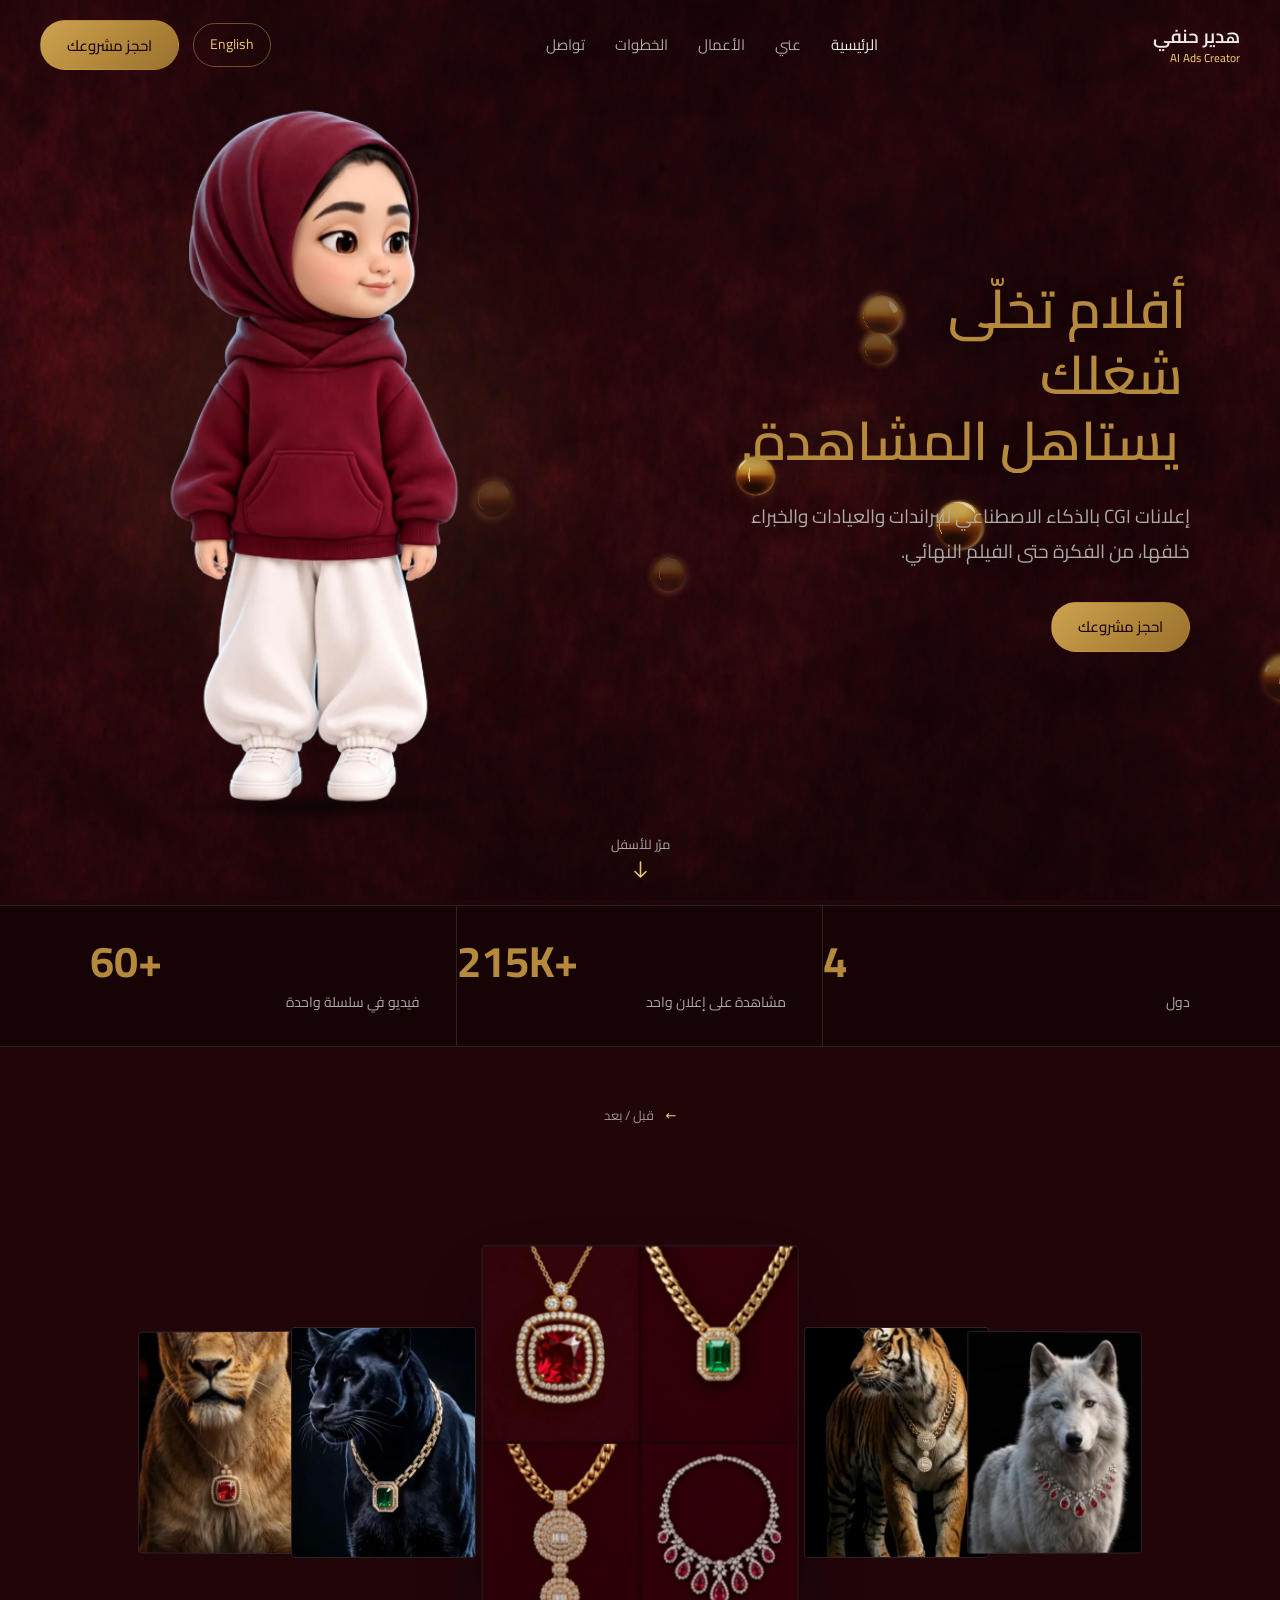
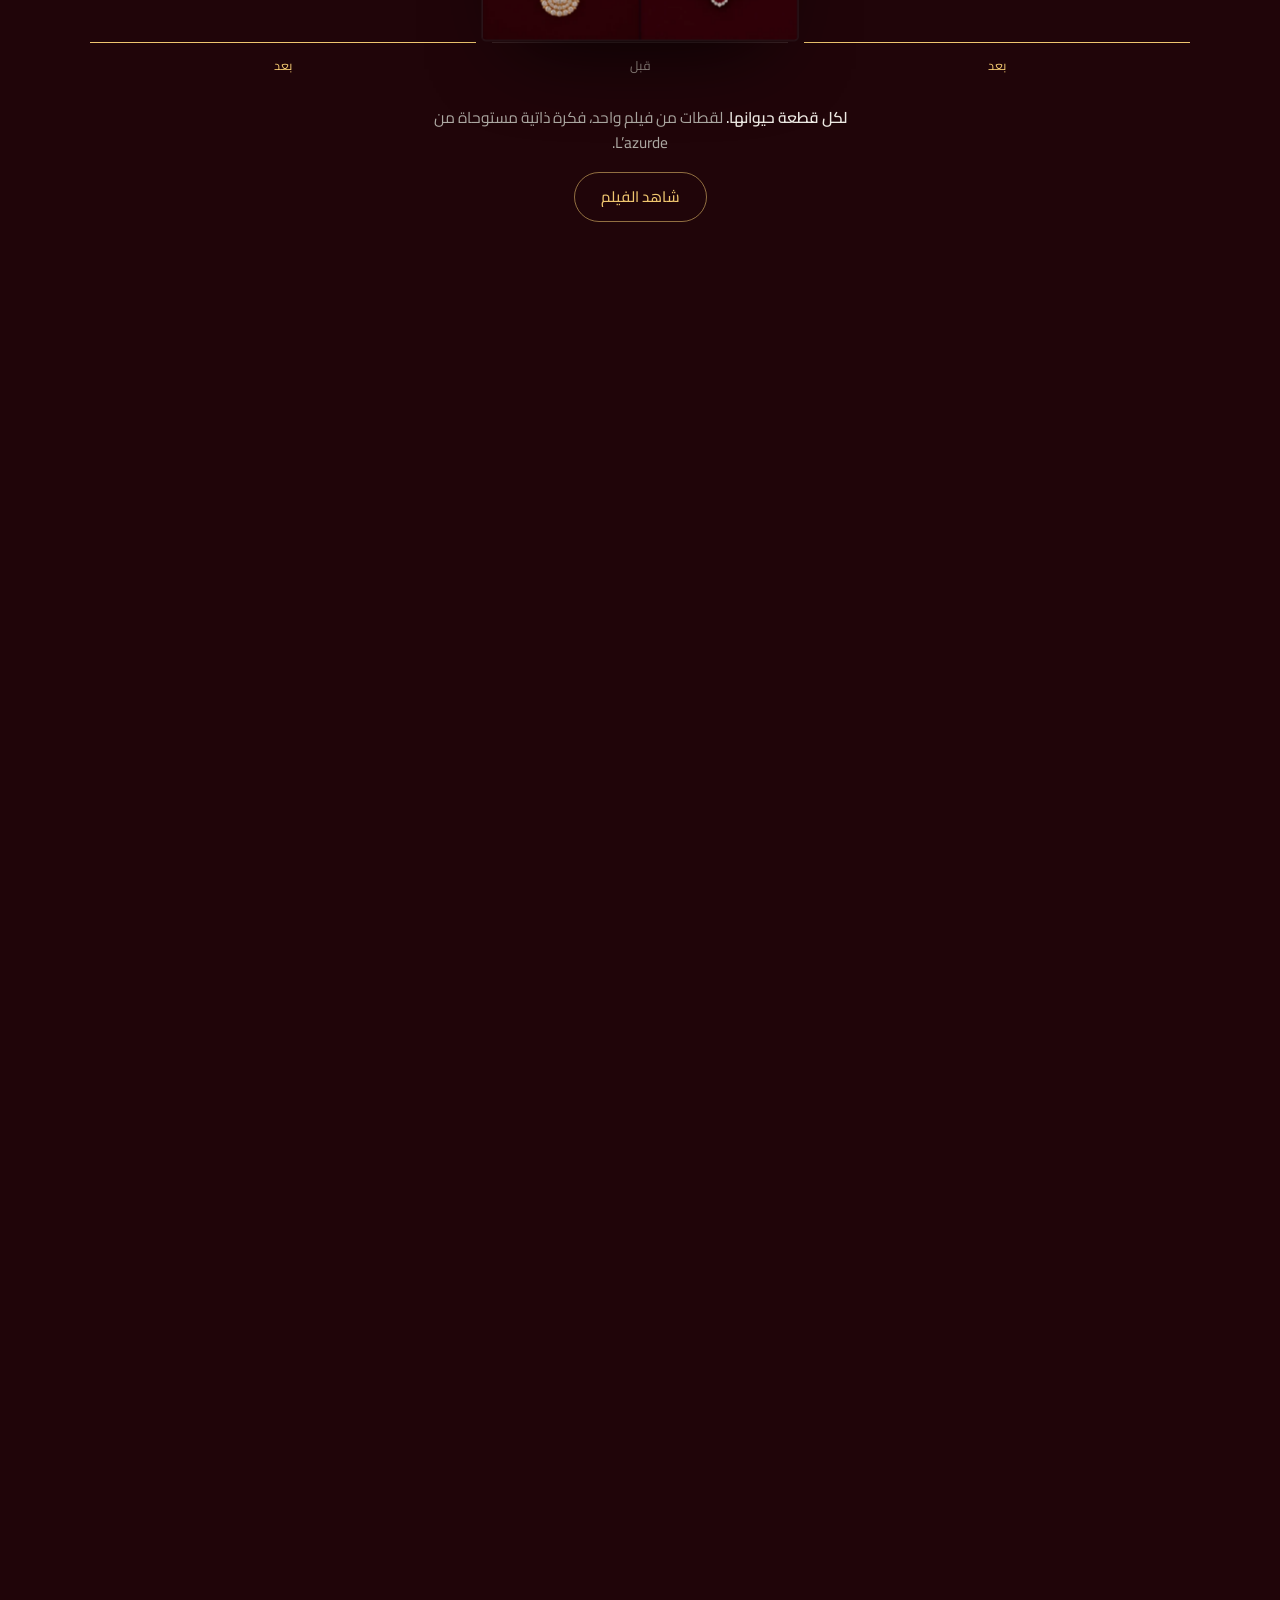
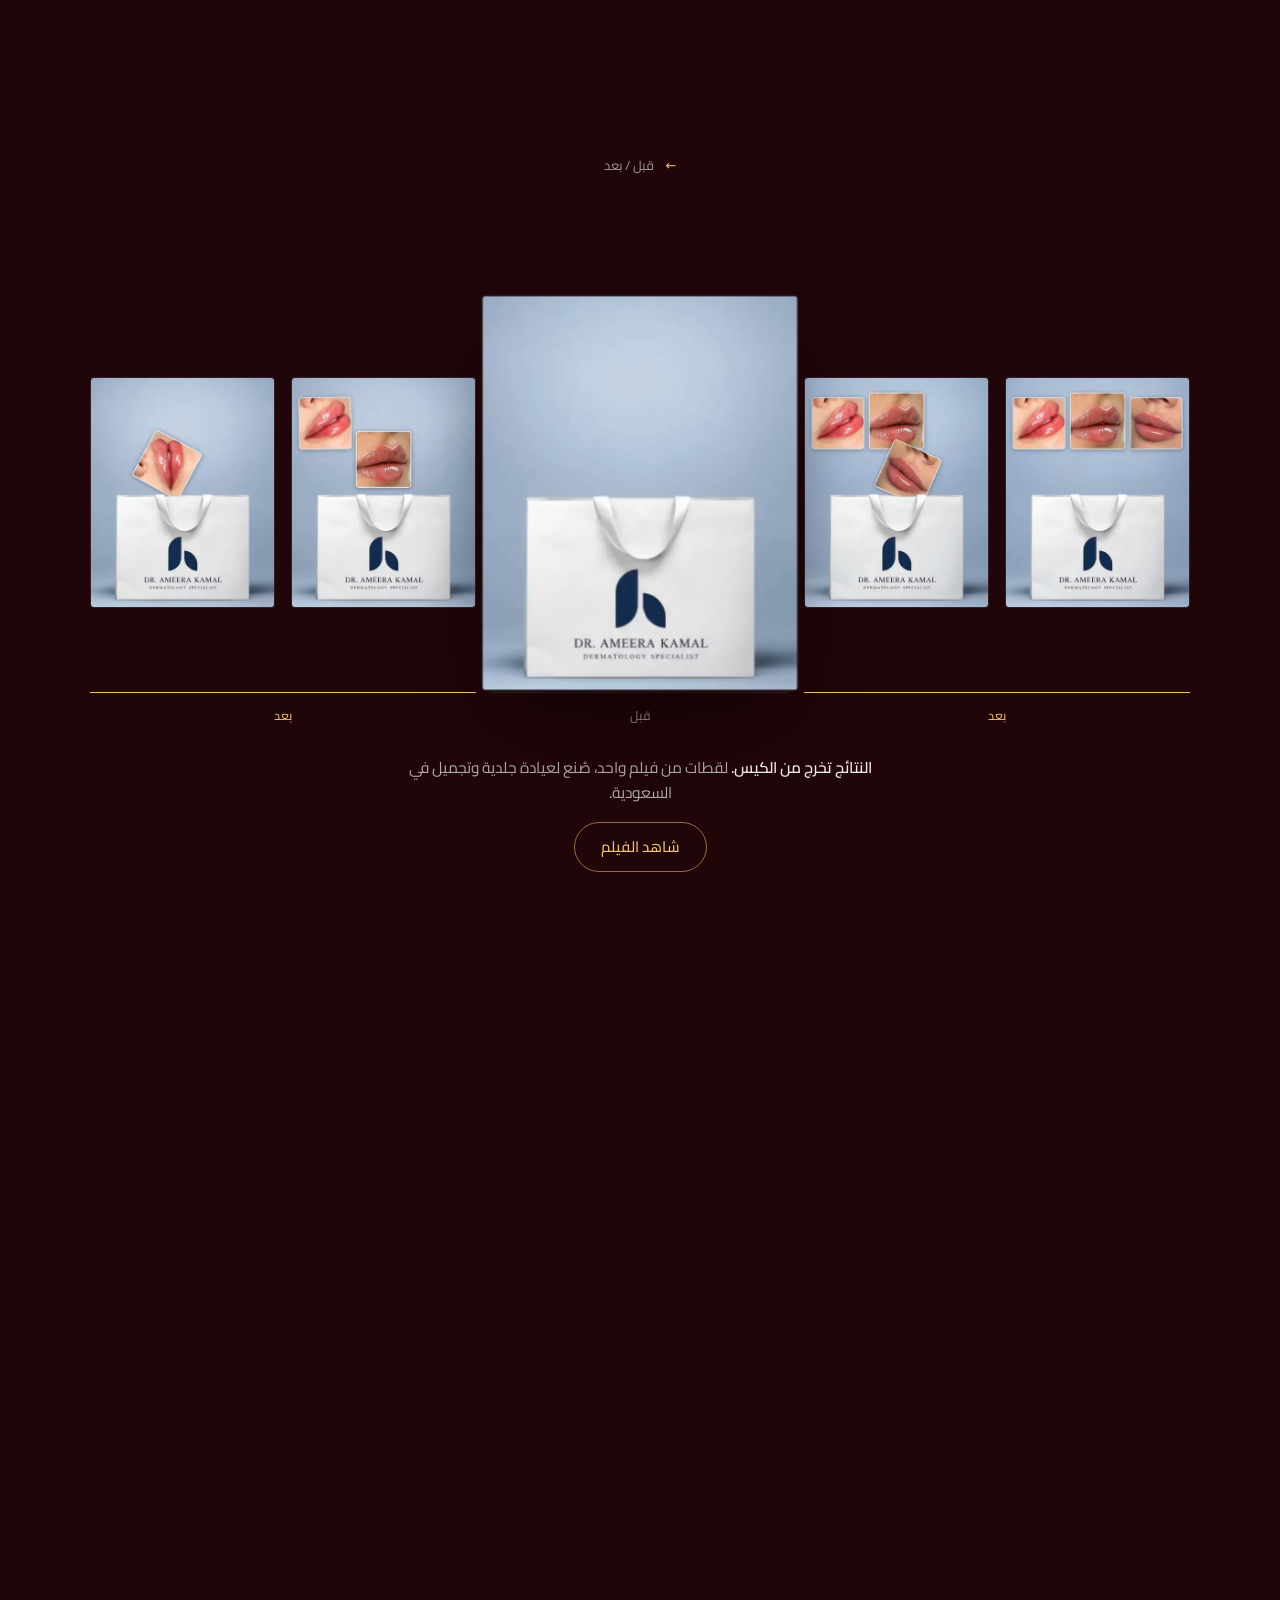
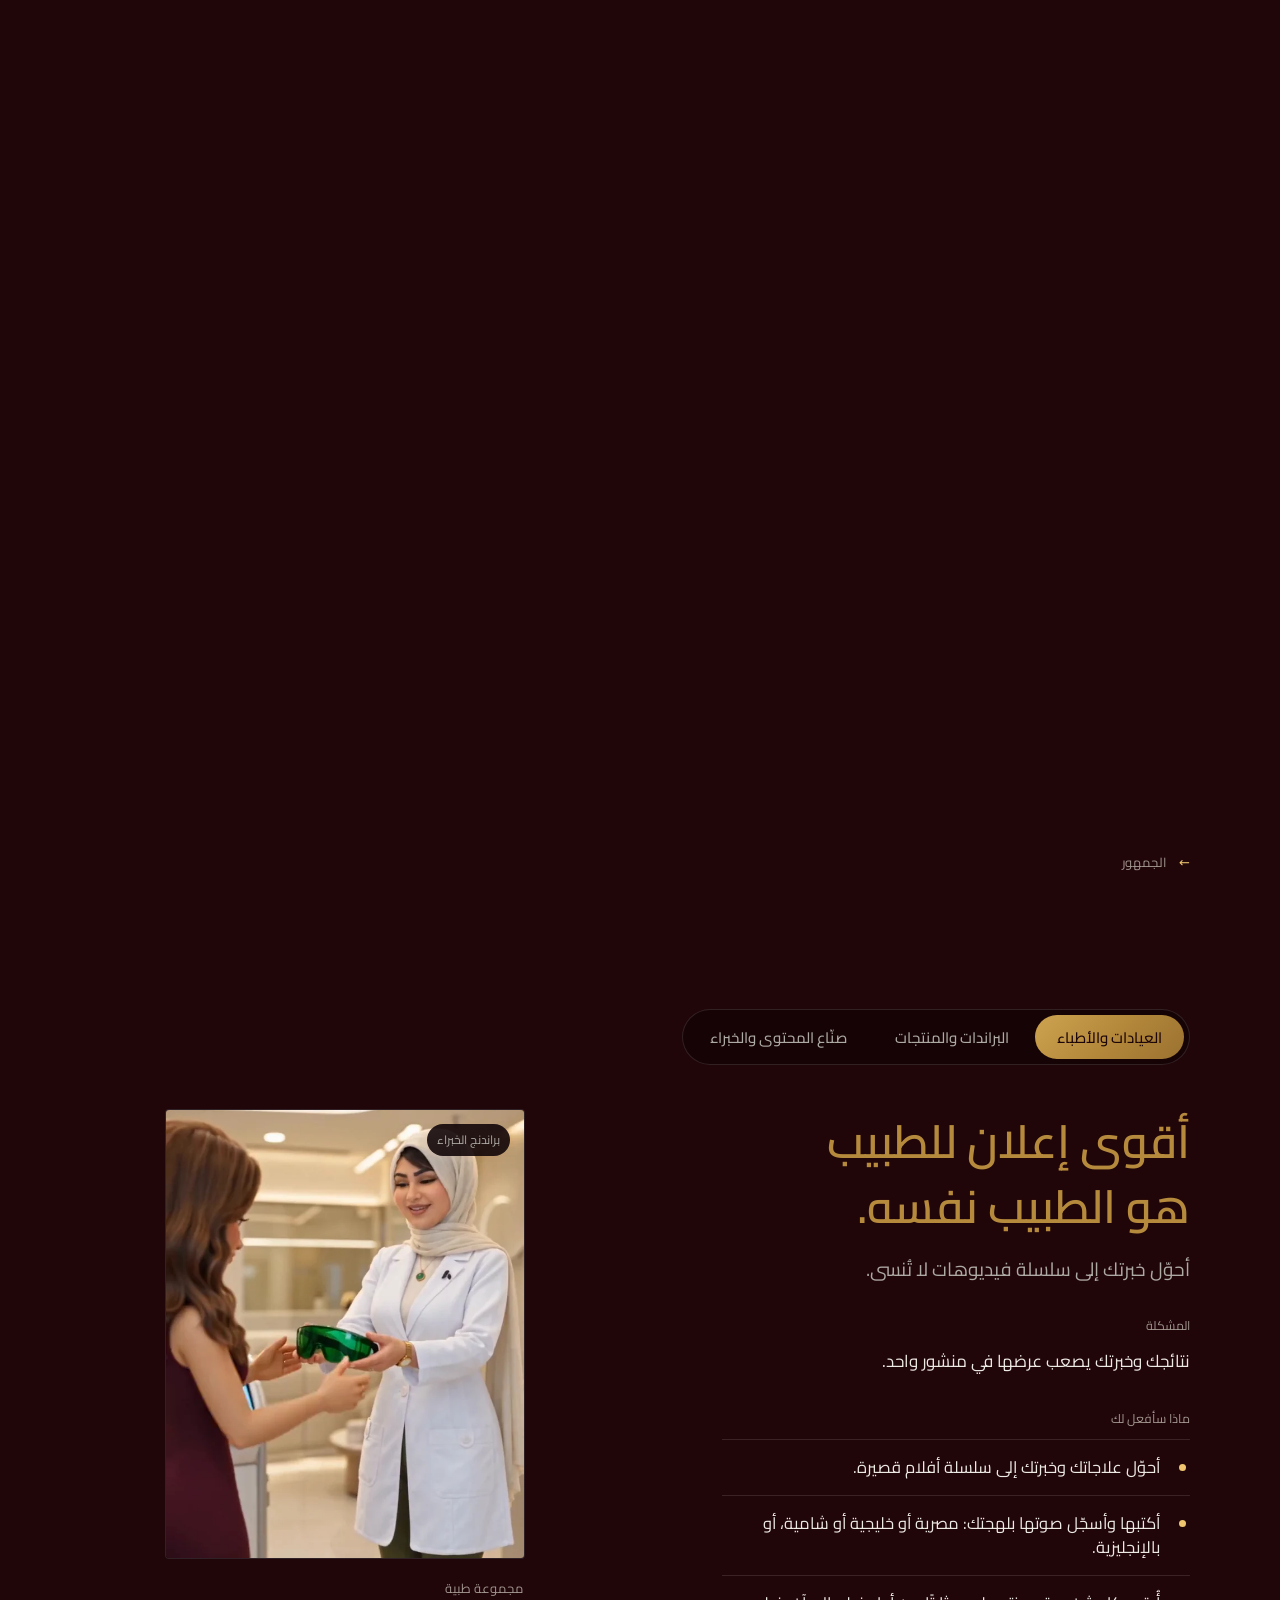
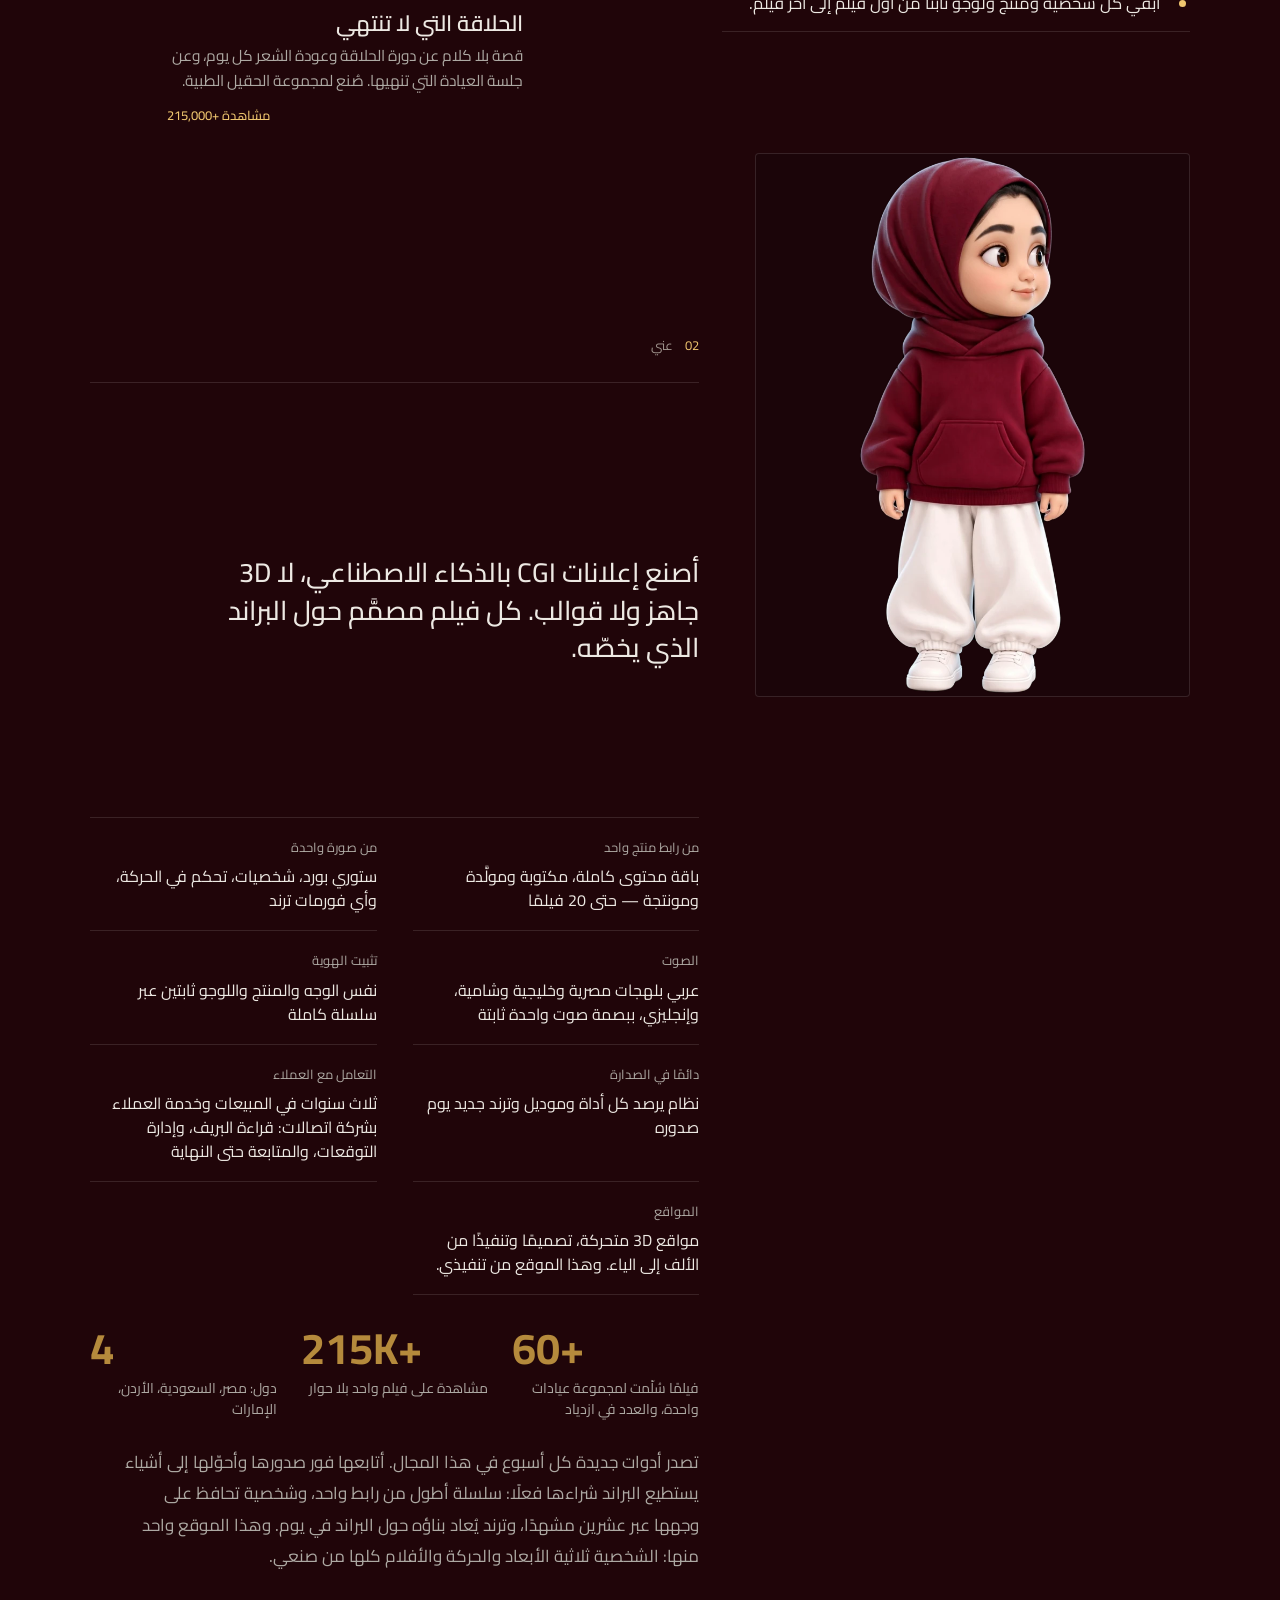
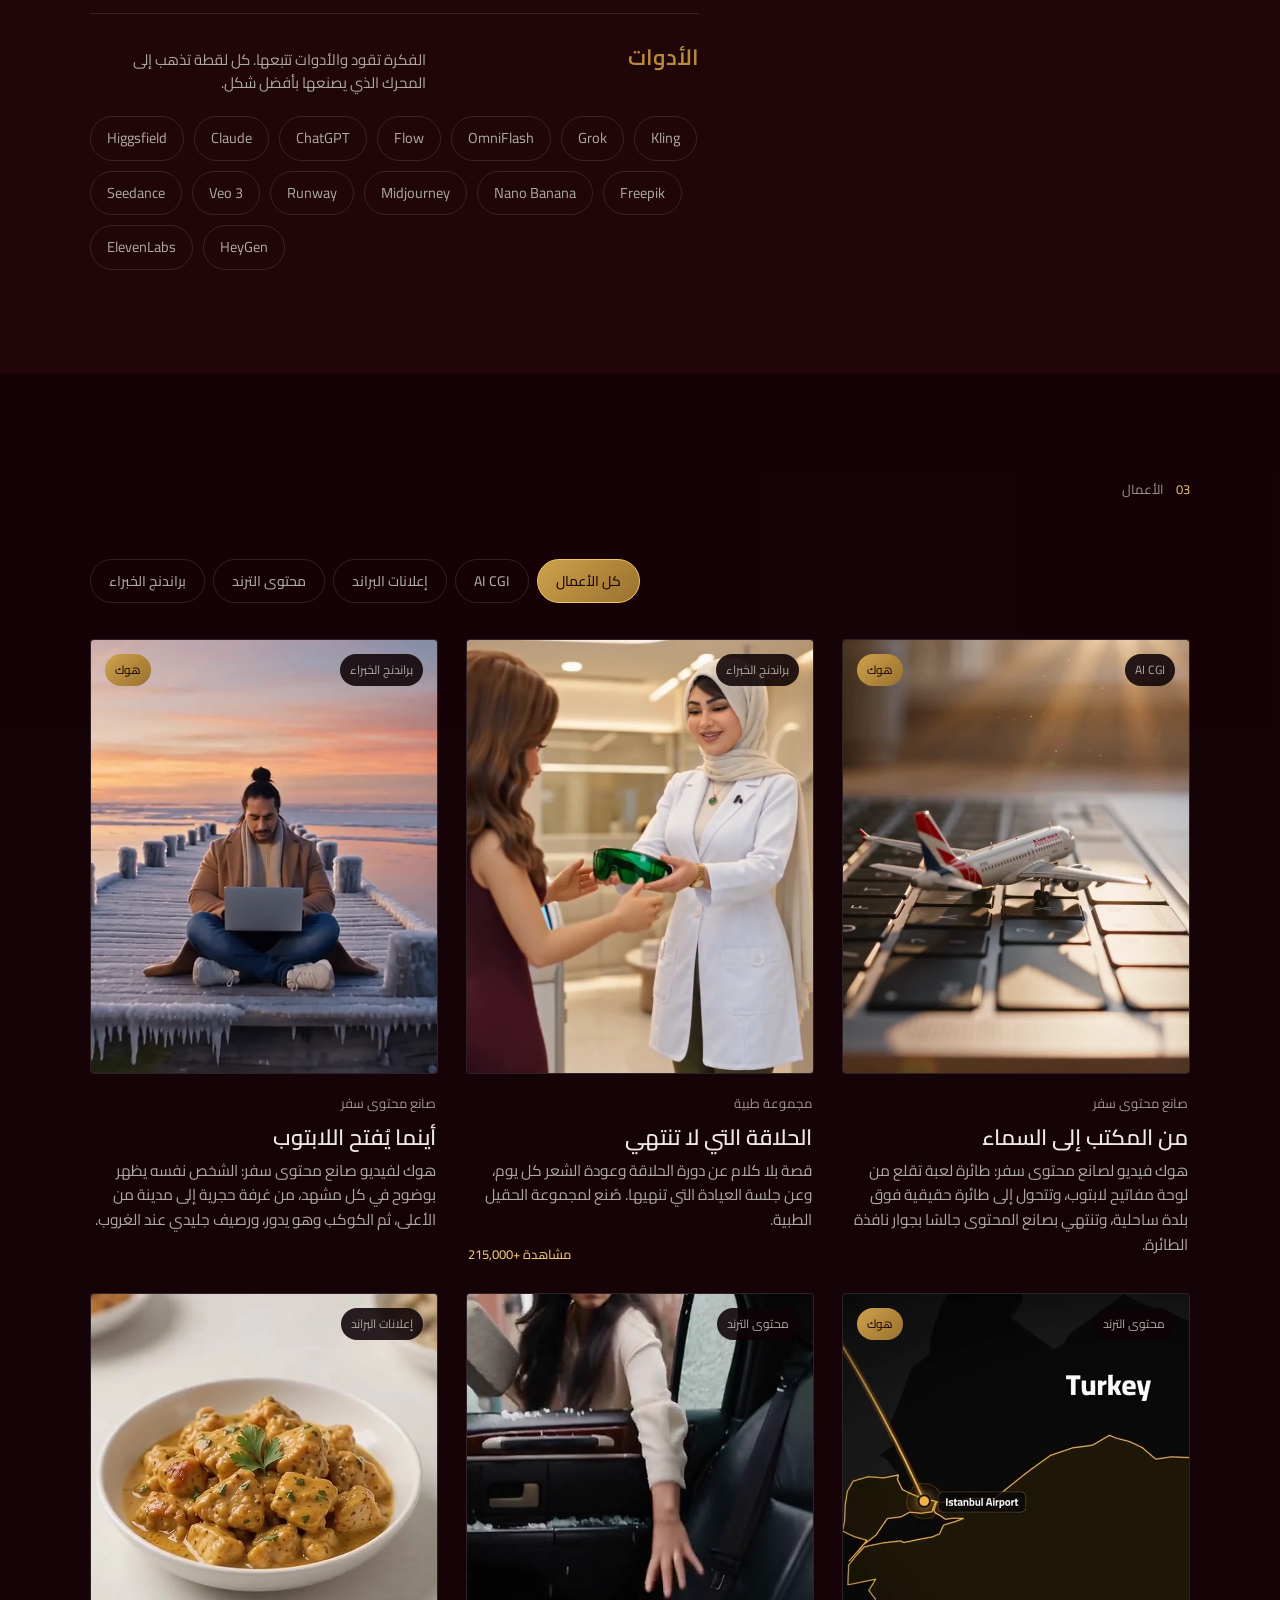
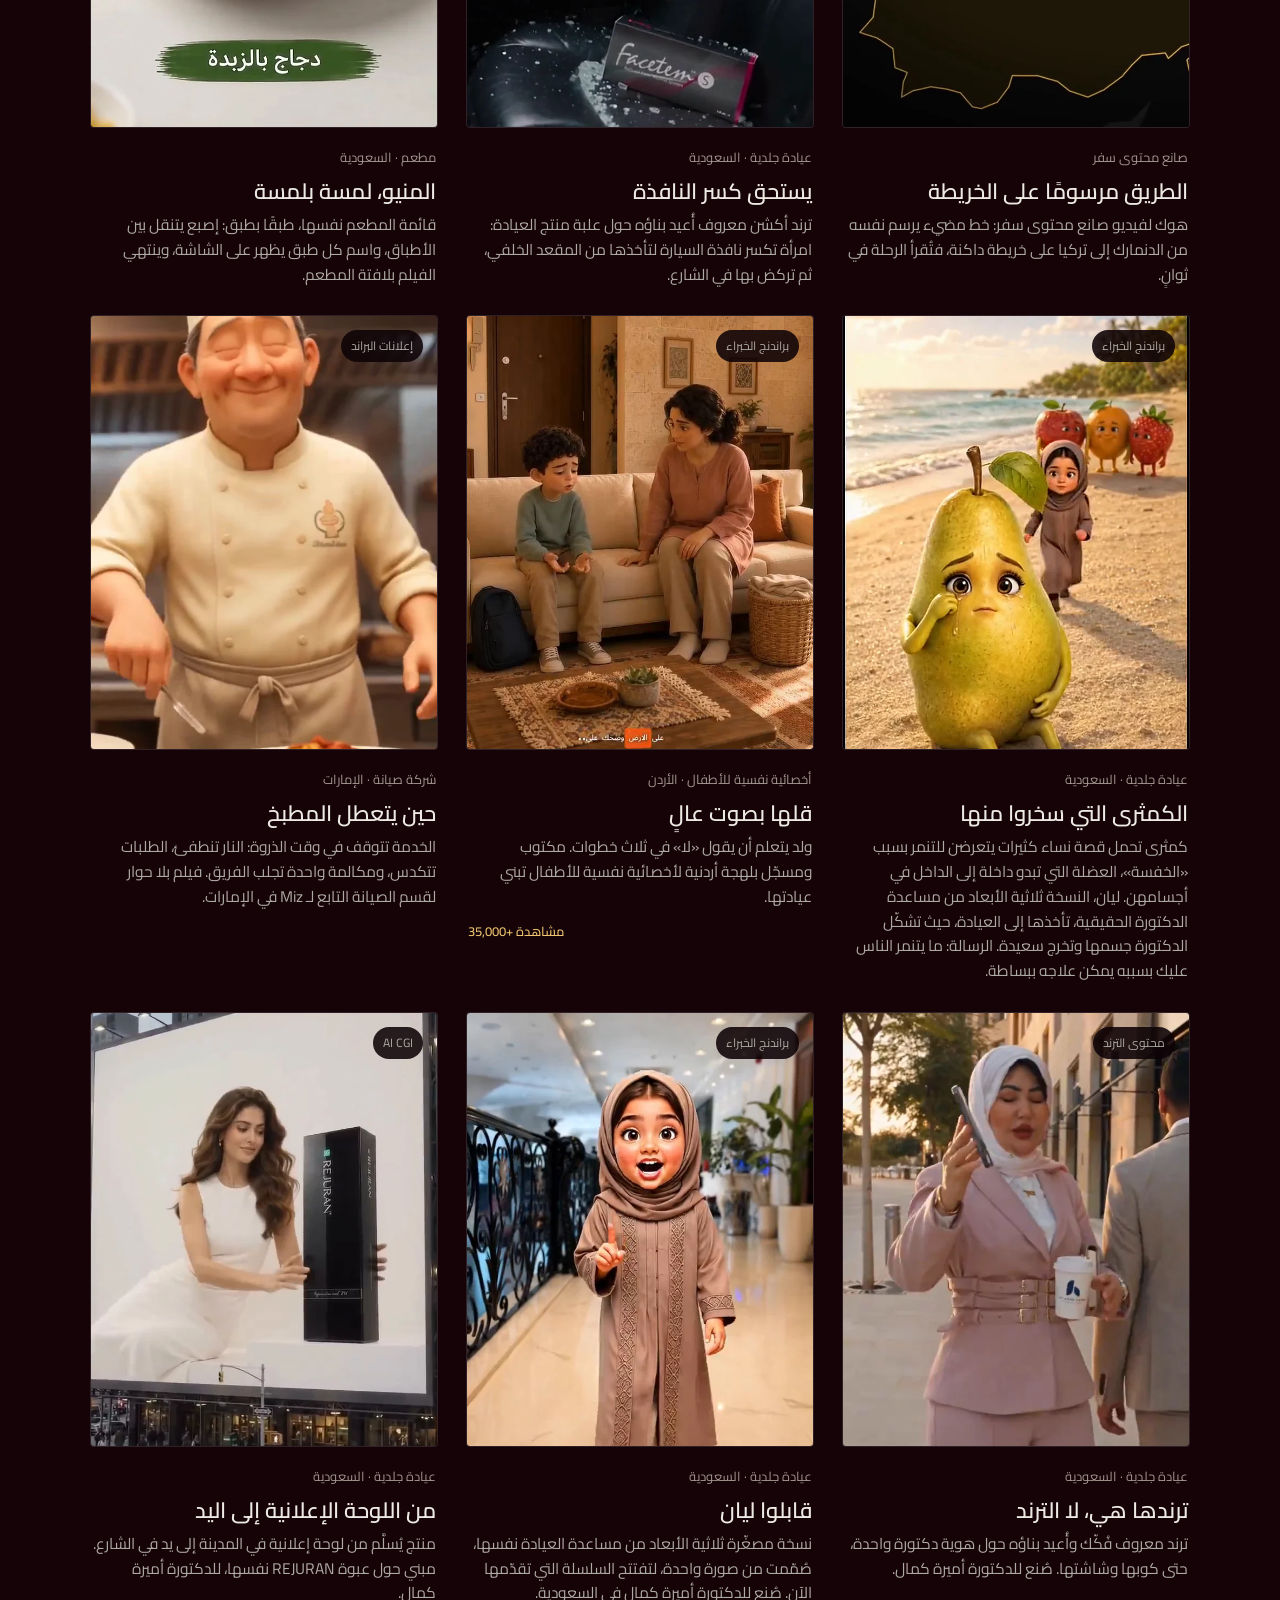
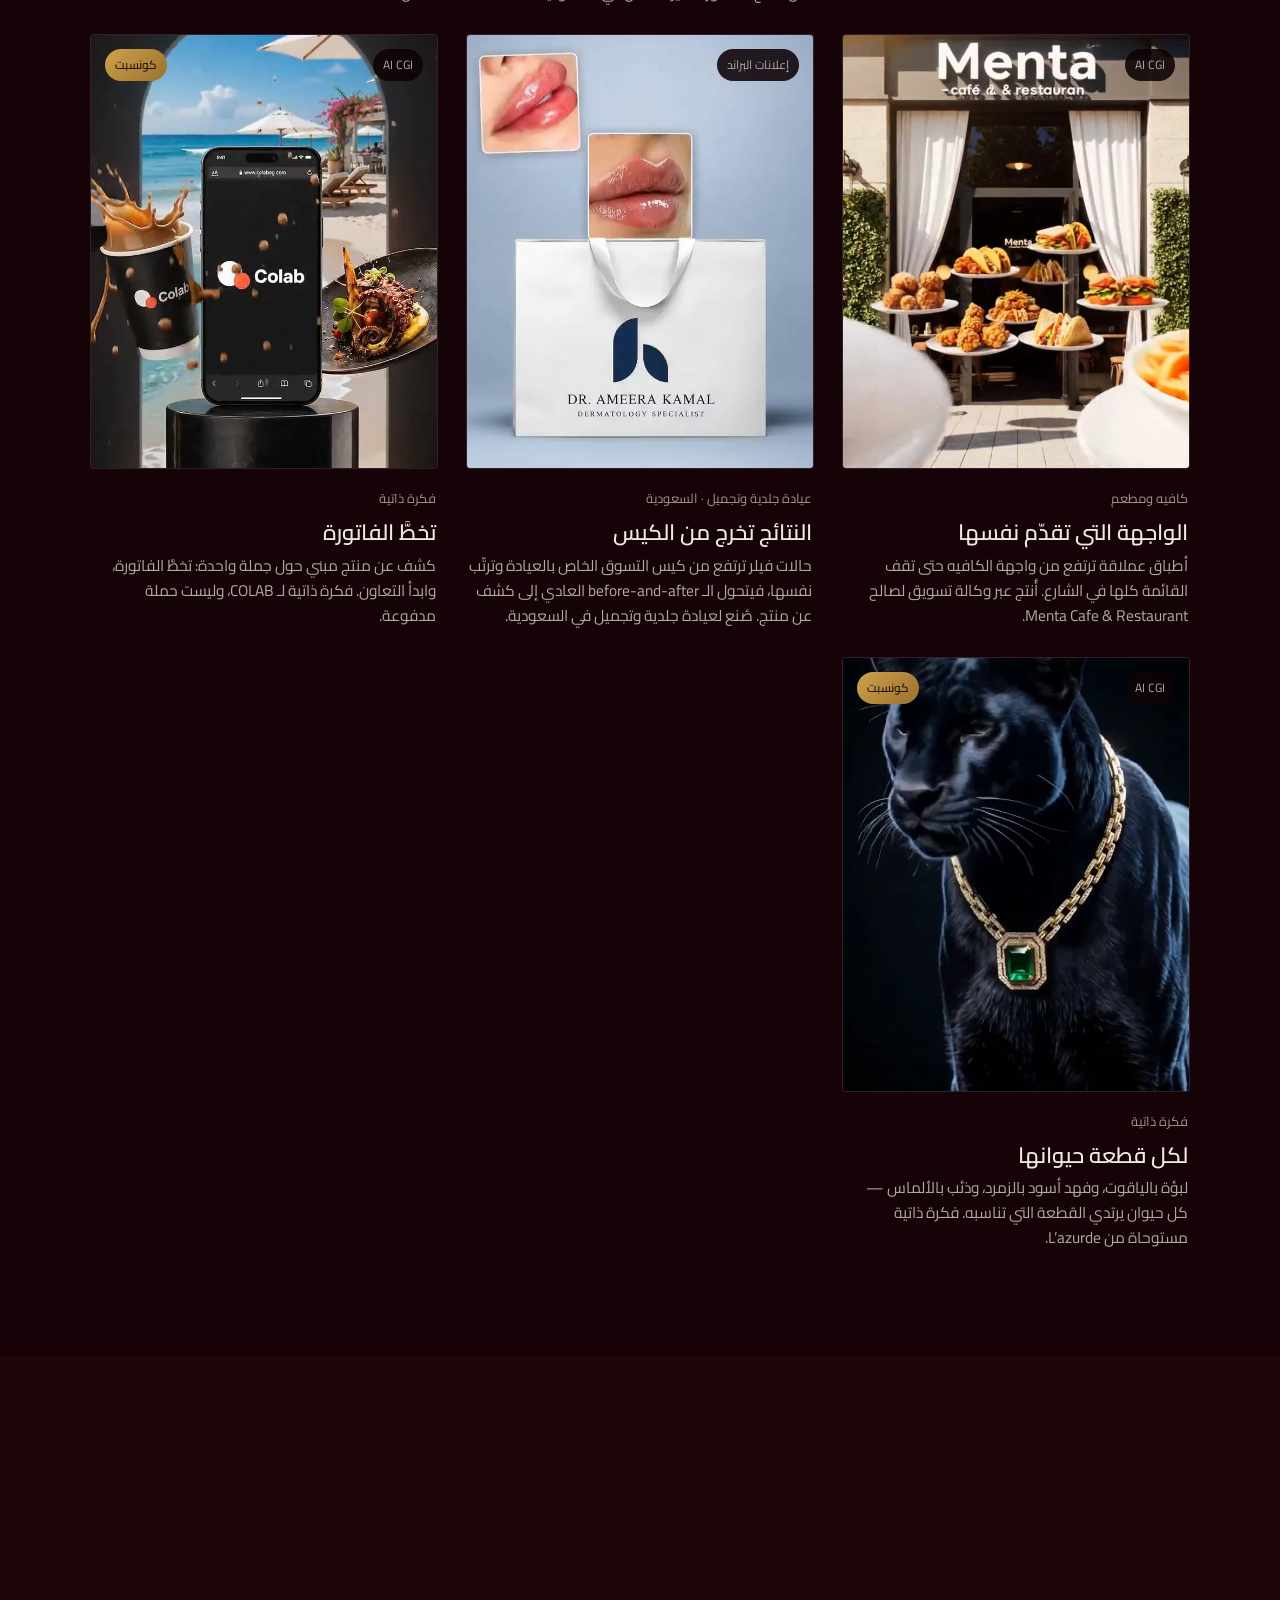
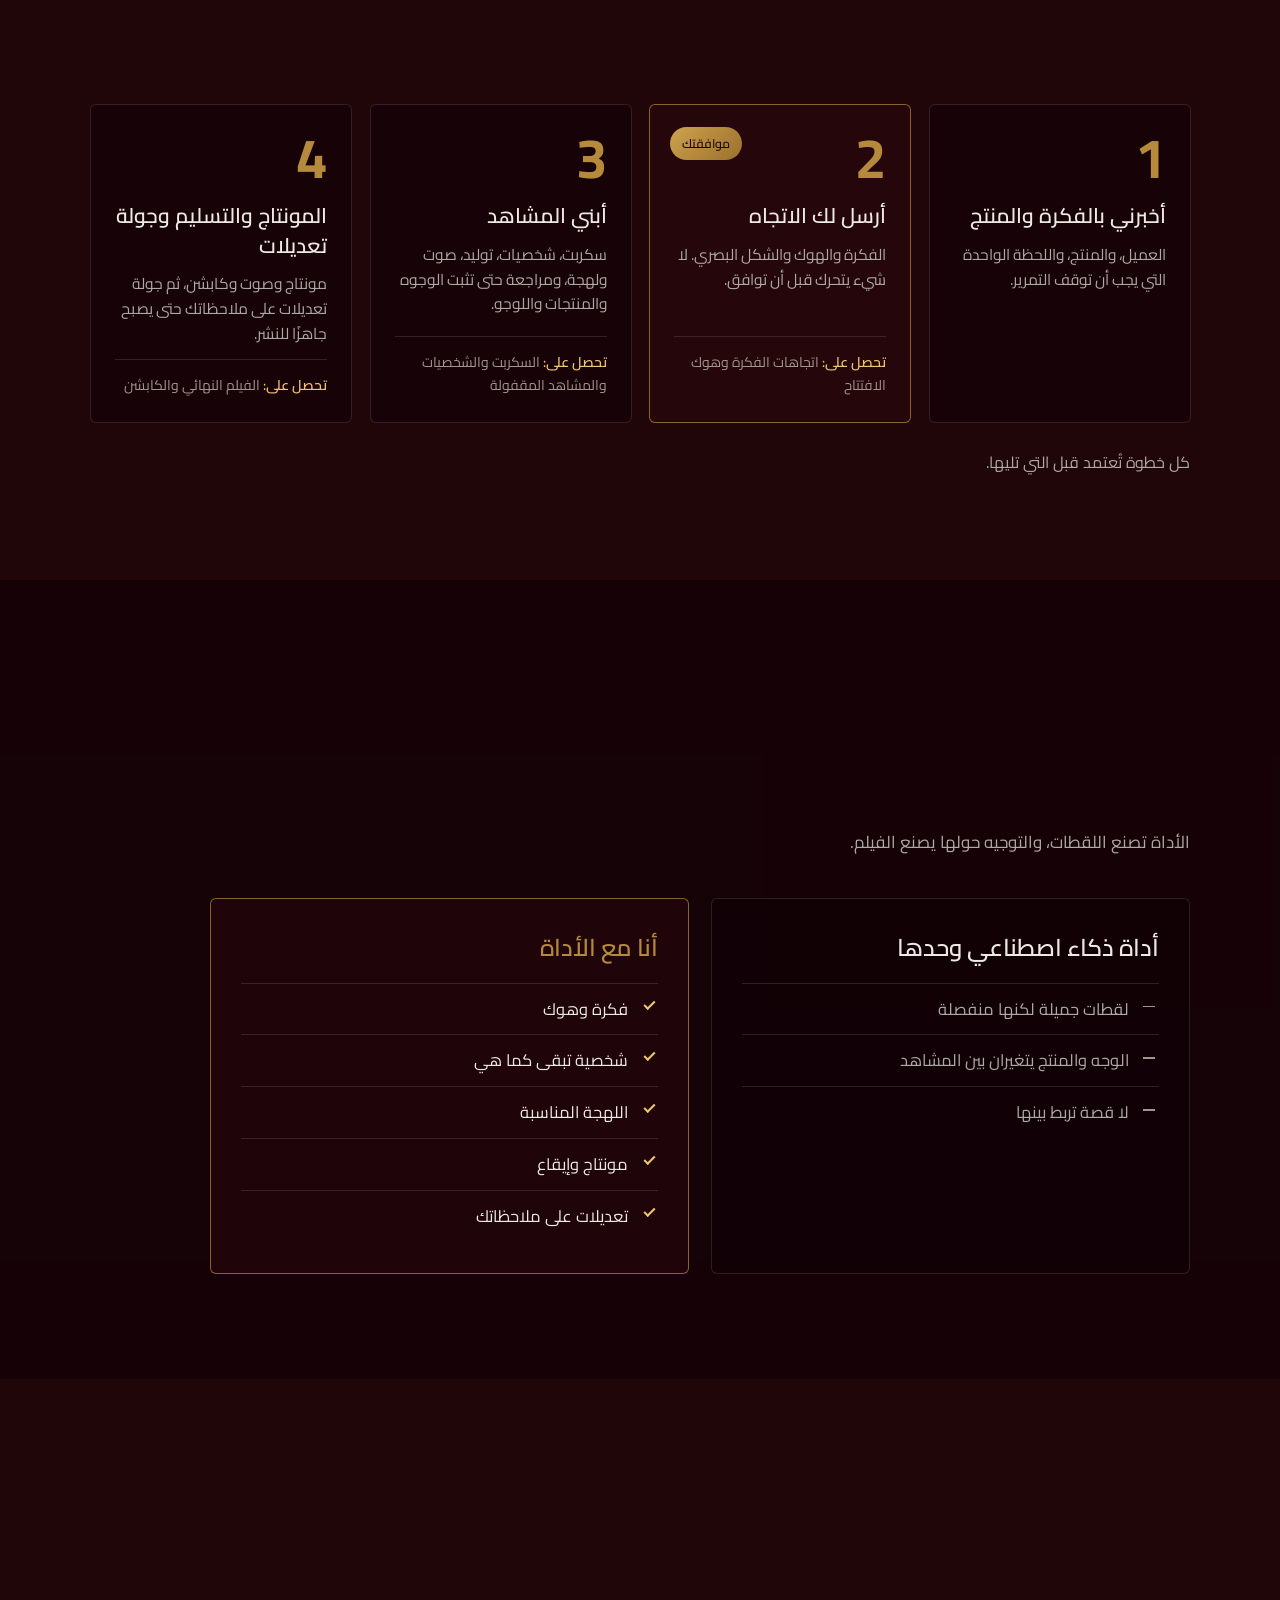
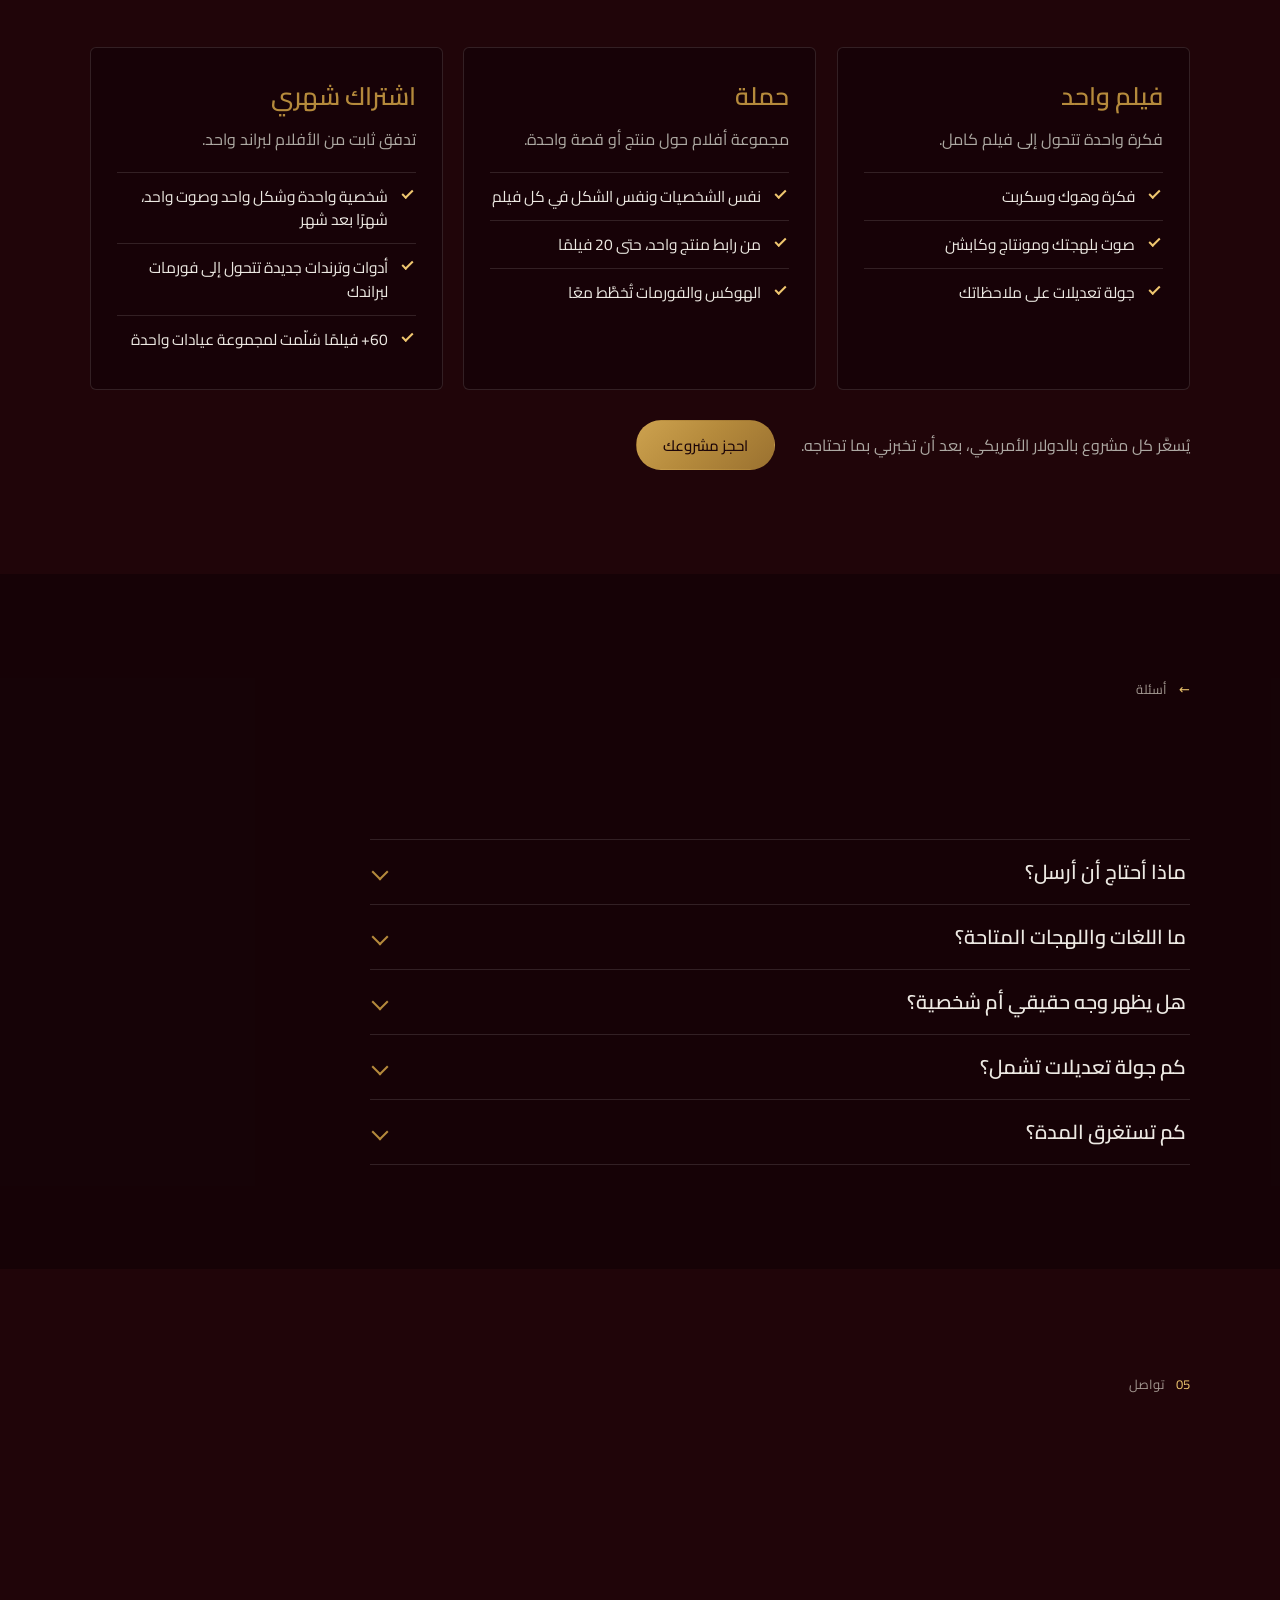
==== commit 50a81bfb: "Hardening: self-hosted fonts, stricter CSP, security guardrail, setup notes - Fonts (Archivo, Inter," ====
--- a/ar/index.html
+++ b/ar/index.html
@@ -25,9 +25,8 @@
 <meta name="twitter:description" content="إعلانات CGI بالذكاء الاصطناعي، مبنية على فكرة واحدة.">
 <meta name="twitter:image" content="https://hadeerhanafy.com/assets/og-ar.jpg">
 <link rel="icon" href="data:image/svg+xml,%3Csvg%20xmlns='http://www.w3.org/2000/svg'%20viewBox='0%200%2032%2032'%3E%3Crect%20width='32'%20height='32'%20rx='7'%20fill='%230A0A0A'/%3E%3Cpath%20d='M11%209v14M21%209v14M11%2016h10'%20stroke='%23EFC66F'%20stroke-width='2.6'%20stroke-linecap='round'/%3E%3C/svg%3E">
-<link rel="preconnect" href="https://fonts.googleapis.com">
-<link rel="preconnect" href="https://fonts.gstatic.com" crossorigin="anonymous">
-<link rel="stylesheet" href="https://fonts.googleapis.com/css2?family=Cairo:wght@400..800&amp;display=swap">
+<link rel="preload" as="font" type="font/woff2" href="/assets/fonts/cairo-arabic-0d2bad.woff2" crossorigin>
+<link rel="preload" as="font" type="font/woff2" href="/assets/fonts/cairo-latin-eb4f7c.woff2" crossorigin>
 <link rel="preload" as="image" href="/assets/char-sprite.webp" fetchpriority="high">
 <script>document.documentElement.setAttribute('data-js','1');</script>
 <link rel="stylesheet" href="/styles.css">
--- a/styles.css
+++ b/styles.css
@@ -1,3 +1,12 @@
+/* Fonts are served from this site (no third-party font host). Latin for Archivo and Inter, Latin and Arabic for Cairo. */
+@font-face { font-family: 'Archivo'; font-style: normal; font-weight: 400 800; font-stretch: 75% 110%; font-display: swap; src: url(/assets/fonts/archivo-latin-ext-fa8397.woff2) format('woff2'); unicode-range: U+0100-02BA, U+02BD-02C5, U+02C7-02CC, U+02CE-02D7, U+02DD-02FF, U+0304, U+0308, U+0329, U+1D00-1DBF, U+1E00-1E9F, U+1EF2-1EFF, U+2020, U+20A0-20AB, U+20AD-20C4, U+2113, U+2C60-2C7F, U+A720-A7FF; }
+@font-face { font-family: 'Archivo'; font-style: normal; font-weight: 400 800; font-stretch: 75% 110%; font-display: swap; src: url(/assets/fonts/archivo-latin-4c18bb.woff2) format('woff2'); unicode-range: U+0000-00FF, U+0131, U+0152-0153, U+02BB-02BC, U+02C6, U+02DA, U+02DC, U+0304, U+0308, U+0329, U+2000-206F, U+20AC, U+2122, U+2191, U+2193, U+2212, U+2215, U+FEFF, U+FFFD; }
+@font-face { font-family: 'Inter'; font-style: normal; font-weight: 400 600; font-display: swap; src: url(/assets/fonts/inter-latin-ext-b6db4a.woff2) format('woff2'); unicode-range: U+0100-02BA, U+02BD-02C5, U+02C7-02CC, U+02CE-02D7, U+02DD-02FF, U+0304, U+0308, U+0329, U+1D00-1DBF, U+1E00-1E9F, U+1EF2-1EFF, U+2020, U+20A0-20AB, U+20AD-20C4, U+2113, U+2C60-2C7F, U+A720-A7FF; }
+@font-face { font-family: 'Inter'; font-style: normal; font-weight: 400 600; font-display: swap; src: url(/assets/fonts/inter-latin-6ab57b.woff2) format('woff2'); unicode-range: U+0000-00FF, U+0131, U+0152-0153, U+02BB-02BC, U+02C6, U+02DA, U+02DC, U+0304, U+0308, U+0329, U+2000-206F, U+20AC, U+2122, U+2191, U+2193, U+2212, U+2215, U+FEFF, U+FFFD; }
+@font-face { font-family: 'Cairo'; font-style: normal; font-weight: 400 800; font-display: swap; src: url(/assets/fonts/cairo-arabic-0d2bad.woff2) format('woff2'); unicode-range: U+0600-06FF, U+0750-077F, U+0870-0891, U+0897-08E1, U+08E3-08FF, U+200C-200E, U+2010-2011, U+204F, U+2E41, U+FB50-FDFF, U+FE70-FE74, U+FE76-FEFC, U+102E0-102FB, U+10E60-10E7E, U+10EC2-10EC7, U+10EC9-10EEE, U+10EF0-10EFF, U+1EE00-1EE03, U+1EE05-1EE1F, U+1EE21-1EE22, U+1EE24, U+1EE27, U+1EE29-1EE32, U+1EE34-1EE37, U+1EE39, U+1EE3B, U+1EE42, U+1EE47, U+1EE49, U+1EE4B, U+1EE4D-1EE4F, U+1EE51-1EE52, U+1EE54, U+1EE57, U+1EE59, U+1EE5B, U+1EE5D, U+1EE5F, U+1EE61-1EE62, U+1EE64, U+1EE67-1EE6A, U+1EE6C-1EE72, U+1EE74-1EE77, U+1EE79-1EE7C, U+1EE7E, U+1EE80-1EE89, U+1EE8B-1EE9B, U+1EEA1-1EEA3, U+1EEA5-1EEA9, U+1EEAB-1EEBB, U+1EEF0-1EEF1; }
+@font-face { font-family: 'Cairo'; font-style: normal; font-weight: 400 800; font-display: swap; src: url(/assets/fonts/cairo-latin-ext-c23228.woff2) format('woff2'); unicode-range: U+0100-02BA, U+02BD-02C5, U+02C7-02CC, U+02CE-02D7, U+02DD-02FF, U+0304, U+0308, U+0329, U+1D00-1DBF, U+1E00-1E9F, U+1EF2-1EFF, U+2020, U+20A0-20AB, U+20AD-20C4, U+2113, U+2C60-2C7F, U+A720-A7FF; }
+@font-face { font-family: 'Cairo'; font-style: normal; font-weight: 400 800; font-display: swap; src: url(/assets/fonts/cairo-latin-eb4f7c.woff2) format('woff2'); unicode-range: U+0000-00FF, U+0131, U+0152-0153, U+02BB-02BC, U+02C6, U+02DA, U+02DC, U+0304, U+0308, U+0329, U+2000-206F, U+20AC, U+2122, U+2191, U+2193, U+2212, U+2215, U+FEFF, U+FFFD; }
+
 :root {
   --paper: #200509;
   --sand: #1b0509;
